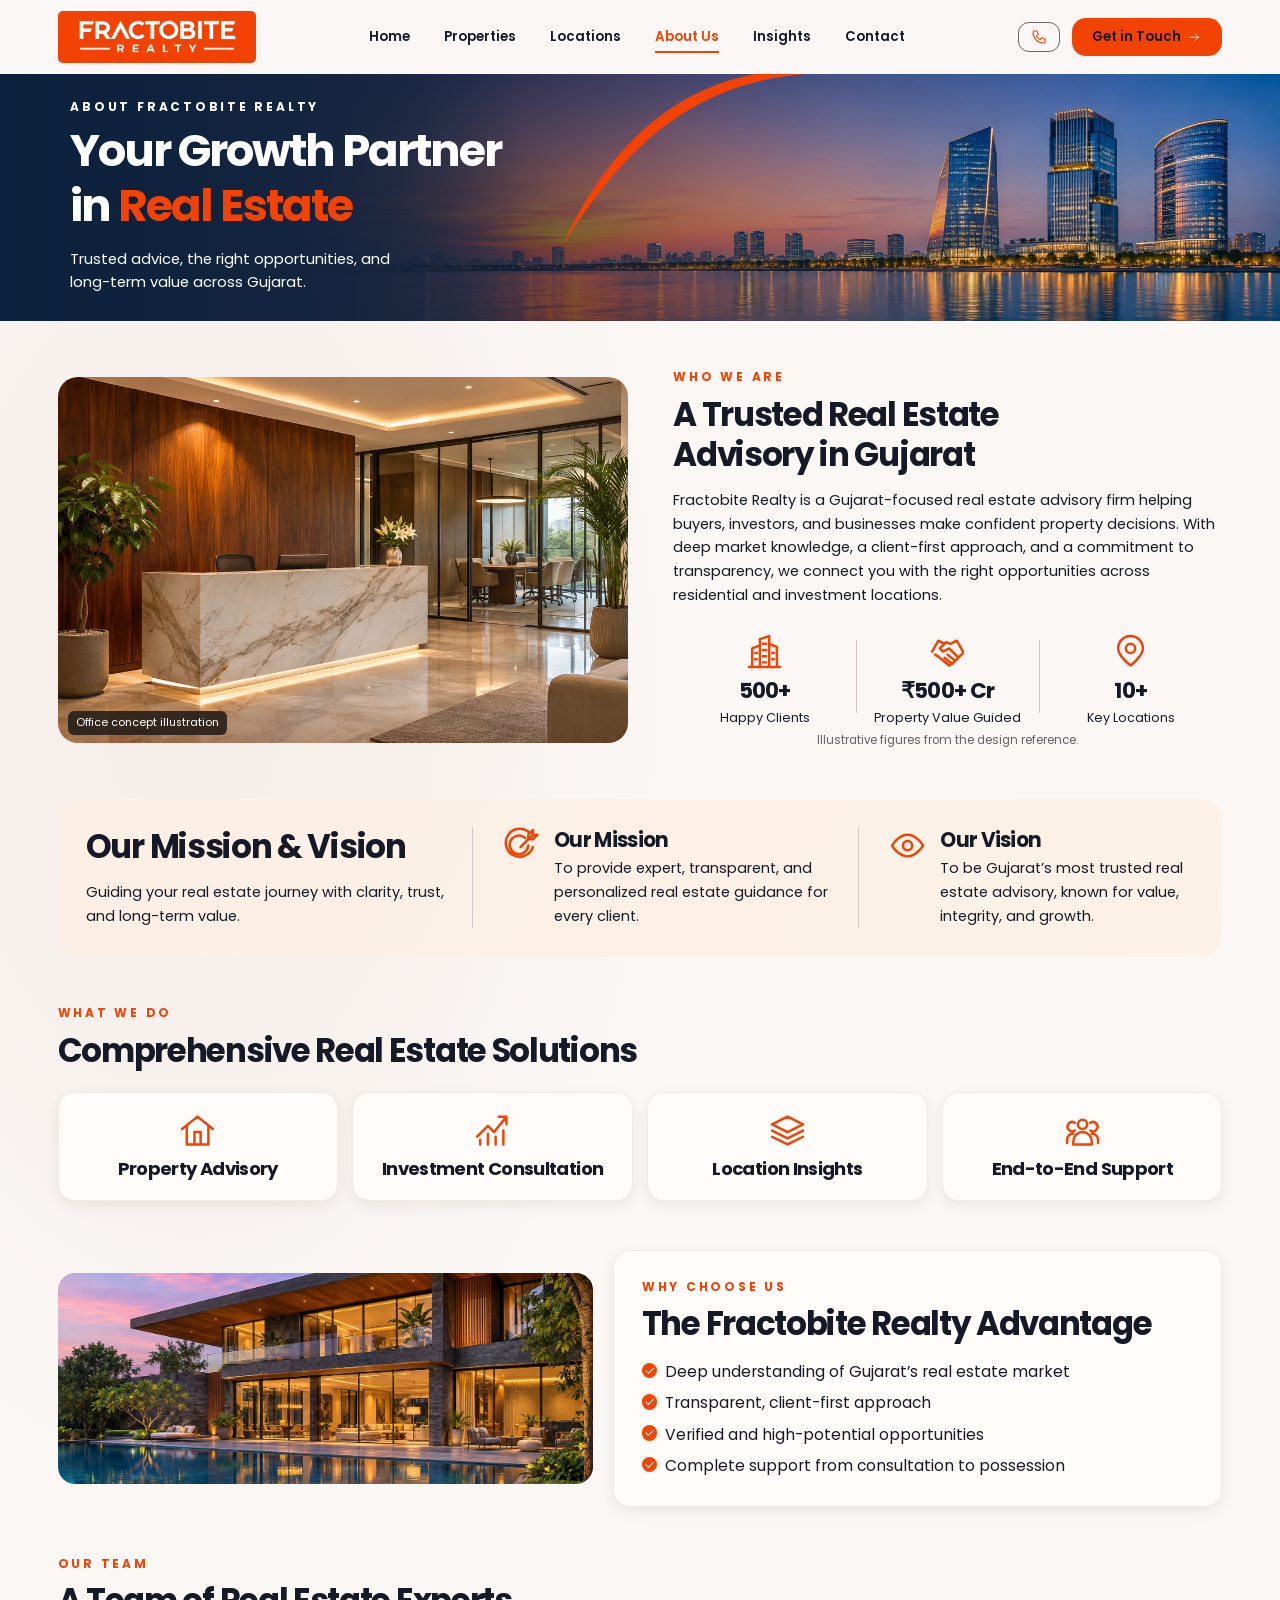
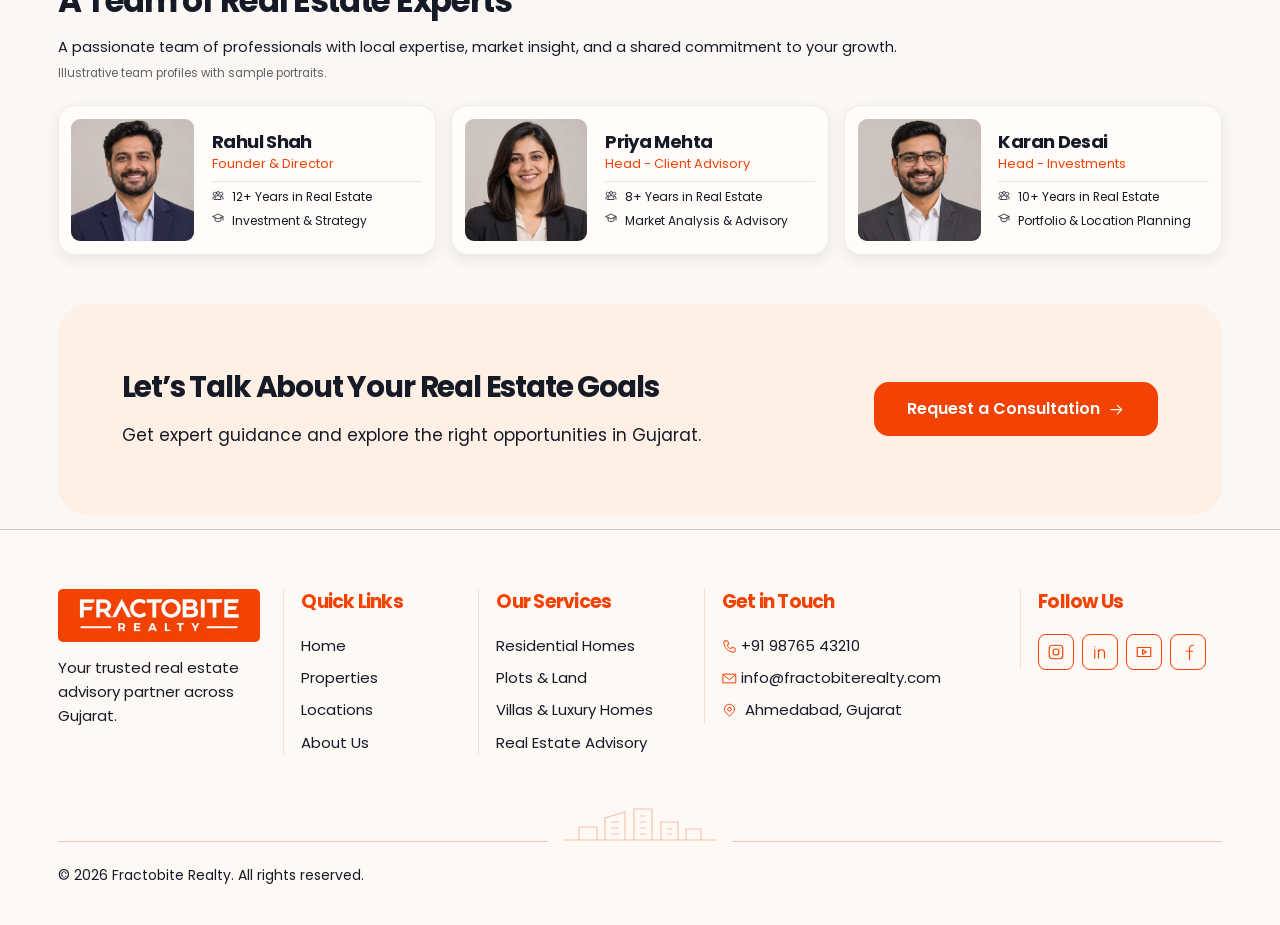
==== about.html @ 814c762e "Apply minimal contact CTA design across key pages" ====
<!doctype html>
<html lang="en">
<head>
  <meta charset="utf-8">
  <meta name="viewport" content="width=device-width, initial-scale=1">
  <meta name="description" content="Learn how Fractobite Realty guides property decisions across Gujarat.">
  <title>About Us | Fractobite Realty</title>
  <link rel="icon" type="image/jpeg" href="assets/logo/fractobite-official.jpg">
  <link rel="preload" href="assets/fonts/poppins-400.woff2" as="font" type="font/woff2" crossorigin>
  <link rel="preload" href="assets/fonts/poppins-600.woff2" as="font" type="font/woff2" crossorigin>
  <link rel="preload" href="assets/fonts/poppins-700.woff2" as="font" type="font/woff2" crossorigin>
  <link rel="stylesheet" href="style.css?v=minimal-contact-cta">
  <script defer src="script.js?v=brand-and-layout"></script>
</head>
<body>
<svg class="icon-library" xmlns="http://www.w3.org/2000/svg" aria-hidden="true">
  <symbol id="icon-arrow" viewBox="0 0 24 24"><path d="M4 12h15m-6-6 6 6-6 6"/></symbol>
  <symbol id="icon-left" viewBox="0 0 24 24"><path d="M20 12H5m6-6-6 6 6 6"/></symbol>
  <symbol id="icon-phone" viewBox="0 0 24 24"><path d="M5 3h4l2 5-3 2a13 13 0 0 0 6 6l2-3 5 2v4c0 1-1 2-2 2C10 21 3 14 3 5c0-1 1-2 2-2Z"/></symbol>
  <symbol id="icon-pin" viewBox="0 0 24 24"><path d="M20 10c0 5-8 11-8 11S4 15 4 10a8 8 0 1 1 16 0Z M12 7a3 3 0 1 0 0 6 3 3 0 0 0 0-6Z"/></symbol>
  <symbol id="icon-search" viewBox="0 0 24 24"><path d="M10 3a7 7 0 1 0 0 14 7 7 0 0 0 0-14Zm5 12 6 6"/></symbol>
  <symbol id="icon-home" viewBox="0 0 24 24"><path d="M2 11 12 3l10 8M5 9v12h14V9m-9 12v-8h4v8"/></symbol>
  <symbol id="icon-chart" viewBox="0 0 24 24"><path d="M2 21h20M4 21v-6h4v6m2 0V9h4v12m2 0V3h4v18"/></symbol>
  <symbol id="icon-layers" viewBox="0 0 24 24"><path d="M2 8 12 3l10 5-10 5L2 8Zm0 4 10 5 10-5M2 16l10 5 10-5"/></symbol>
  <symbol id="icon-building" viewBox="0 0 24 24"><path d="M2 22h20M4 22V10l5-2v14m0-14V4l6-2v20m0-15 5 2v13M6 13h1m-1 4h1m4-10h2m-2 4h2m-2 4h2m-2 4h2m4-6h1m-1 4h1"/></symbol>
  <symbol id="icon-diamond" viewBox="0 0 24 24"><path d="M2 8l4-5h12l4 5-10 13L2 8Zm0 0h20M6 3l2 5 4 13 4-13 2-5m-10 5 4-5 4 5"/></symbol>
  <symbol id="icon-hand" viewBox="0 0 24 24"><path d="M2 12 6 5l4 2m12 5-4-7-4 2-3-1-4 4 2 2 4-2 6 6-2 2-5-4m5 4-2 2-5-4m5 4-2 1-6-5-3-2m15 2 3-3"/></symbol>
  <symbol id="icon-info" viewBox="0 0 24 24"><circle cx="12" cy="12" r="10"/><path d="M12 10.5v6m0-9h.01"/></symbol>
  <symbol id="icon-chevron-right" viewBox="0 0 24 24"><path d="m9 5 7 7-7 7"/></symbol>
  <symbol id="icon-menu" viewBox="0 0 24 24"><path d="M3 6h18M3 12h18M3 18h18"/></symbol>
  <symbol id="icon-mail" viewBox="0 0 24 24"><path d="M2 5h20v14H2z m0 1 10 8L22 6"/></symbol>
  <symbol id="icon-instagram" viewBox="0 0 24 24"><path d="M7 3h10a4 4 0 0 1 4 4v10a4 4 0 0 1-4 4H7a4 4 0 0 1-4-4V7a4 4 0 0 1 4-4Zm5 5a4 4 0 1 0 0 8 4 4 0 0 0 0-8Zm5-1h.01"/></symbol>
  <symbol id="icon-linkedin" viewBox="0 0 24 24"><path d="M5 9v11m0-15h.01M10 20V9m0 4a4 4 0 0 1 8 0v7"/></symbol>
  <symbol id="icon-youtube" viewBox="0 0 24 24"><path d="M3 6h18v12H3z m7 3 5 3-5 3Z"/></symbol>
  <symbol id="icon-facebook" viewBox="0 0 24 24"><path d="M14 22V7c0-3 2-4 5-4m-9 8h8"/></symbol>
  <symbol id="icon-target" viewBox="0 0 24 24"><path d="M18 4a9 9 0 1 0 2 9m-5-6a6 6 0 1 0 2 5m-5 1 8-8m-3 0 3-3v3h3l-3 3h-3z"/></symbol>
  <symbol id="icon-eye" viewBox="0 0 24 24"><path d="M2 12s4-7 10-7 10 7 10 7-4 7-10 7S2 12 2 12Zm7 0a3 3 0 1 0 6 0 3 3 0 0 0-6 0Z"/></symbol>
  <symbol id="icon-growth" viewBox="0 0 24 24"><path d="m2 16 7-7 4 4 8-10m-5 0h5v5M4 21v-3m5 3v-7m5 7v-5m5 5V12"/></symbol>
  <symbol id="icon-people" viewBox="0 0 24 24"><path d="M9 8a3 3 0 1 0 6 0 3 3 0 0 0-6 0zm-3 13v-2a6 6 0 0 1 12 0v2H6zm1-9a3 3 0 1 1 0-5m10 5a3 3 0 1 0 0-5M2 20v-2a4 4 0 0 1 4-4m16 6v-2a4 4 0 0 0-4-4"/></symbol>
  <symbol id="icon-check" viewBox="0 0 24 24"><path d="m6 12 4 4 8-8"/></symbol>
  <symbol id="icon-expertise" viewBox="0 0 24 24"><path d="m2 9 10-5 10 5-10 5-10-5Zm4 2v6c4 3 8 3 12 0v-6m4-2v7"/></symbol>
</svg>
<a class="skip-link" href="#main-content">Skip to content</a>
<header class="site-header">
  <div class="header-inner">
    <a class="brand brand--header" href="index.html" aria-label="Fractobite Realty home"><span class="brand--header-art"><img src="assets/logo/fractobite-official.jpg" alt="Fractobite Realty" width="1240" height="1240"></span></a>
    <nav class="site-nav" id="site-nav" aria-label="Main navigation">
      <a href="index.html"><svg class="icon nav-icon" aria-hidden="true"><use href="#icon-home"/></svg><span>Home</span><svg class="icon nav-chevron" aria-hidden="true"><use href="#icon-chevron-right"/></svg></a>
      <a href="properties.html"><svg class="icon nav-icon" aria-hidden="true"><use href="#icon-layers"/></svg><span>Properties</span><svg class="icon nav-chevron" aria-hidden="true"><use href="#icon-chevron-right"/></svg></a>
      <a href="locations.html"><svg class="icon nav-icon" aria-hidden="true"><use href="#icon-pin"/></svg><span>Locations</span><svg class="icon nav-chevron" aria-hidden="true"><use href="#icon-chevron-right"/></svg></a>
      <a href="about.html" aria-current="page"><svg class="icon nav-icon" aria-hidden="true"><use href="#icon-info"/></svg><span>About Us</span><svg class="icon nav-chevron" aria-hidden="true"><use href="#icon-chevron-right"/></svg></a>
      <a href="insights.html"><svg class="icon nav-icon" aria-hidden="true"><use href="#icon-chart"/></svg><span>Insights</span><svg class="icon nav-chevron" aria-hidden="true"><use href="#icon-chevron-right"/></svg></a>
      <a href="contact.html"><svg class="icon nav-icon" aria-hidden="true"><use href="#icon-mail"/></svg><span>Contact</span><svg class="icon nav-chevron" aria-hidden="true"><use href="#icon-chevron-right"/></svg></a>
    </nav>
    <div class="header-actions">
      <a class="phone-button" data-phone href="tel:+919876543210" aria-label="Call Fractobite Realty"><svg class="icon" aria-hidden="true"><use href="#icon-phone"/></svg></a>
      <a class="button" href="contact.html">Get in Touch <svg class="icon" aria-hidden="true"><use href="#icon-arrow"/></svg></a>
      <button class="menu-button" type="button" aria-label="Menu" aria-controls="site-nav" aria-expanded="false"><svg class="icon" aria-hidden="true"><use href="#icon-menu"/></svg></button>
    </div>
  </div>
</header>
<main id="main-content" class="inner-page about-page">
  <section class="market-hero about-page-hero" aria-labelledby="about-page-title">
    <img class="market-hero-photo" src="assets/about/about-hero.webp" alt="" fetchpriority="high" width="1800" height="600">
    <svg class="market-hero-arc" viewBox="0 0 220 155" aria-hidden="true"><path d="M0 155C41 63 103 13 174 0h46C130 7 64 51 0 155Z"/></svg>
    <div class="container market-hero-content motion-intro">
      <p class="eyebrow">About Fractobite Realty</p>
      <h1 id="about-page-title">Your Growth Partner<br>in <span>Real Estate</span></h1>
      <p>Trusted advice, the right opportunities, and long-term value across Gujarat.</p>
    </div>
  </section>

  <section class="container about-company" aria-labelledby="about-company-title">
    <figure class="about-office">
      <img src="assets/about/office-concept.webp" alt="Concept illustration of a warm, modern office reception" loading="lazy" width="1020" height="680">
      <figcaption>Office concept illustration</figcaption>
    </figure>
    <div>
      <header class="about-page-heading">
        <p class="eyebrow">Who We Are</p>
        <h2 id="about-company-title">A Trusted Real Estate<br>Advisory in Gujarat</h2>
        <p>Fractobite Realty is a Gujarat-focused real estate advisory firm helping buyers, investors, and businesses make confident property decisions. With deep market knowledge, a client-first approach, and a commitment to transparency, we connect you with the right opportunities across residential and investment locations.</p>
      </header>
      <!-- Replace reference figures here once verified business metrics are approved. -->
      <dl class="about-company-stats" aria-describedby="about-stats-note">
        <div><svg class="icon" aria-hidden="true"><use href="#icon-building"/></svg><dt>Happy Clients</dt><dd>500+</dd></div>
        <div><svg class="icon" aria-hidden="true"><use href="#icon-hand"/></svg><dt>Property Value Guided</dt><dd>₹500+ Cr</dd></div>
        <div><svg class="icon" aria-hidden="true"><use href="#icon-pin"/></svg><dt>Key Locations</dt><dd>10+</dd></div>
      </dl>
      <p class="about-demo-note" id="about-stats-note">Illustrative figures from the design reference.</p>
    </div>
  </section>

  <section class="container about-purpose" aria-labelledby="about-purpose-title">
    <header class="about-page-heading">
      <h2 id="about-purpose-title">Our Mission &amp; Vision</h2>
      <p>Guiding your real estate journey with clarity, trust, and long-term value.</p>
    </header>
    <article>
      <svg class="icon" aria-hidden="true"><use href="#icon-target"/></svg>
      <div>
        <h3>Our Mission</h3>
        <p>To provide expert, transparent, and personalized real estate guidance for every client.</p>
      </div>
    </article>
    <article>
      <svg class="icon" aria-hidden="true"><use href="#icon-eye"/></svg>
      <div>
        <h3>Our Vision</h3>
        <p>To be Gujarat’s most trusted real estate advisory, known for value, integrity, and growth.</p>
      </div>
    </article>
  </section>

  <section class="container about-page-section" aria-labelledby="about-services-title">
    <header class="about-page-heading">
      <p class="eyebrow">What We Do</p>
      <h2 id="about-services-title">Comprehensive Real Estate Solutions</h2>
    </header>
    <div class="about-services">
      <article class="about-service-card"><svg class="icon" aria-hidden="true"><use href="#icon-home"/></svg><h3>Property Advisory</h3></article>
      <article class="about-service-card"><svg class="icon" aria-hidden="true"><use href="#icon-growth"/></svg><h3>Investment Consultation</h3></article>
      <article class="about-service-card"><svg class="icon" aria-hidden="true"><use href="#icon-layers"/></svg><h3>Location Insights</h3></article>
      <article class="about-service-card"><svg class="icon" aria-hidden="true"><use href="#icon-people"/></svg><h3>End-to-End Support</h3></article>
    </div>
  </section>

  <section class="container about-advantage" aria-labelledby="about-advantage-title">
    <img src="assets/hero/villa-1.webp" alt="Illustrative contemporary villa and swimming pool at dusk" loading="lazy" width="1420" height="947">
    <article class="about-advantage-card">
      <header class="about-page-heading">
        <p class="eyebrow">Why Choose Us</p>
        <h2 id="about-advantage-title">The Fractobite Realty Advantage</h2>
      </header>
      <ul>
        <li><svg class="icon" aria-hidden="true"><use href="#icon-check"/></svg><span>Deep understanding of Gujarat’s real estate market</span></li>
        <li><svg class="icon" aria-hidden="true"><use href="#icon-check"/></svg><span>Transparent, client-first approach</span></li>
        <li><svg class="icon" aria-hidden="true"><use href="#icon-check"/></svg><span>Verified and high-potential opportunities</span></li>
        <li><svg class="icon" aria-hidden="true"><use href="#icon-check"/></svg><span>Complete support from consultation to possession</span></li>
      </ul>
    </article>
  </section>

  <section class="container about-page-section" aria-labelledby="about-team-title">
    <header class="about-page-heading">
      <p class="eyebrow">Our Team</p>
      <h2 id="about-team-title">A Team of Real Estate Experts</h2>
      <p>A passionate team of professionals with local expertise, market insight, and a shared commitment to your growth.</p>
      <p class="about-demo-note" id="about-team-note">Illustrative team profiles with sample portraits.</p>
    </header>
    <!-- Replace these three profiles and images with approved team details. -->
    <div class="about-team-grid" aria-describedby="about-team-note">
      <article class="about-team-card">
        <img src="assets/about/team-rahul.webp" alt="" loading="lazy" width="360" height="360">
        <div>
          <h3>Rahul Shah</h3>
          <p class="about-team-role">Founder &amp; Director</p>
          <ul>
            <li><svg class="icon" aria-hidden="true"><use href="#icon-people"/></svg><span>12+ Years in Real Estate</span></li>
            <li><svg class="icon" aria-hidden="true"><use href="#icon-expertise"/></svg><span>Investment &amp; Strategy</span></li>
          </ul>
        </div>
      </article>
      <article class="about-team-card">
        <img src="assets/about/team-priya.webp" alt="" loading="lazy" width="360" height="360">
        <div>
          <h3>Priya Mehta</h3>
          <p class="about-team-role">Head - Client Advisory</p>
          <ul>
            <li><svg class="icon" aria-hidden="true"><use href="#icon-people"/></svg><span>8+ Years in Real Estate</span></li>
            <li><svg class="icon" aria-hidden="true"><use href="#icon-expertise"/></svg><span>Market Analysis &amp; Advisory</span></li>
          </ul>
        </div>
      </article>
      <article class="about-team-card">
        <img src="assets/about/team-karan.webp" alt="" loading="lazy" width="360" height="360">
        <div>
          <h3>Karan Desai</h3>
          <p class="about-team-role">Head - Investments</p>
          <ul>
            <li><svg class="icon" aria-hidden="true"><use href="#icon-people"/></svg><span>10+ Years in Real Estate</span></li>
            <li><svg class="icon" aria-hidden="true"><use href="#icon-expertise"/></svg><span>Portfolio &amp; Location Planning</span></li>
          </ul>
        </div>
      </article>
    </div>
  </section>

  <section class="container contact-cta" aria-labelledby="about-cta-title">
    <div>
      <h2 id="about-cta-title">Let’s Talk About Your Real Estate Goals</h2>
      <p>Get expert guidance and explore the right opportunities in Gujarat.</p>
    </div>
    <a class="button" href="contact.html">Request a Consultation <svg class="icon" aria-hidden="true"><use href="#icon-arrow"/></svg></a>
  </section>
</main>

<footer class="site-footer" id="contact"></footer>
<dialog class="demo-dialog" aria-labelledby="demo-title">
  <h2 id="demo-title"></h2>
  <p>This link is part of the website demo. Its destination will be added when available.</p>
  <form method="dialog"><button class="button" type="submit">Close</button></form>
</dialog>
</body>
</html>
---- style.css ----
/* 01. LOCAL FONTS */
/* Preloaded in each page head. Hold glyph paint briefly while Poppins loads. */
@font-face {
  font-family: Poppins;
  src: url('assets/fonts/poppins-400.woff2') format('woff2');
  font-style: normal;
  font-weight: 400;
  font-display: block;
}
@font-face {
  font-family: Poppins;
  src: url('assets/fonts/poppins-500.woff2') format('woff2');
  font-style: normal;
  font-weight: 500;
  font-display: block;
}
@font-face {
  font-family: Poppins;
  src: url('assets/fonts/poppins-600.woff2') format('woff2');
  font-style: normal;
  font-weight: 600;
  font-display: block;
}
@font-face {
  font-family: Poppins;
  src: url('assets/fonts/poppins-700.woff2') format('woff2');
  font-style: normal;
  font-weight: 700;
  font-display: block;
}

/* Approximate Poppins metrics while the browser reserves space for its glyphs. */
@font-face {
  font-family: 'Poppins Metrics Fallback';
  src: local('Arial'), local('Liberation Sans');
  font-style: normal;
  font-weight: 400;
  size-adjust: 112.0%;
  ascent-override: 93.75%;
  descent-override: 31.25%;
  line-gap-override: 0%;
}
@font-face {
  font-family: 'Poppins Metrics Fallback';
  src: local('Arial Bold'), local('Liberation Sans Bold');
  font-style: normal;
  font-weight: 600;
  size-adjust: 104.5%;
  ascent-override: 100.48%;
  descent-override: 33.49%;
  line-gap-override: 0%;
}
@font-face {
  font-family: 'Poppins Metrics Fallback';
  src: local('Arial Bold'), local('Liberation Sans Bold');
  font-style: normal;
  font-weight: 700;
  size-adjust: 105.7%;
  ascent-override: 99.34%;
  descent-override: 33.11%;
  line-gap-override: 0%;
}

/* 02. ROOT VARIABLES */
:root {
  /* Dominant background pixel in the original logo JPEG. */
  --brand-orange: #f24304;
  --ink: #151a26;
  --paper: #faf7f5;
  --line: #d1c8c4;
  --site-max-width: 1340px;
  --site-gutter: 4.5%;
  --container: min(calc(100% - 2 * var(--site-gutter)), var(--site-max-width));
  /* Typography roles and spacing between related elements. */
  --hero-line-height: 1.18;
  --page-title-line-height: 1.21;
  --heading-line-height: 1.22;
  --subheading-line-height: 1.32;
  --body-line-height: 1.62;
  --detail-line-height: 1.52;
  --button-line-height: 1.28;
  --text-gap-tight: 4px;
  --text-gap-small: clamp(8px, .75vw, 12px);
  --text-gap-medium: clamp(12px, 1.15vw, 16px);
  --text-gap-large: clamp(16px, 1.7vw, 24px);
  --text-gap-section: clamp(20px, 2.2vw, 32px);
  --section-gap: clamp(32px, 3.8vw, 56px);
  --section-gap-wide: clamp(36px, 4.5vw, 64px);
  --form-gap: clamp(12px, 1.2vw, 18px);
  font-family: Poppins, 'Poppins Metrics Fallback', Arial, sans-serif;
  line-height: var(--body-line-height);
  color: var(--ink);
  background: var(--paper);
}

/* 03. RESET */
*, *::before, *::after { box-sizing: border-box; }
body, h1, h2, h3, h4, h5, h6, p, dl, dd { margin: 0; }
button, select { font: inherit; color: inherit; }
button { cursor: pointer; }
a { color: inherit; text-decoration: none; }
img { display: block; width: 100%; }
button, select, a { -webkit-tap-highlight-color: transparent; }
:focus-visible { outline: 2px solid var(--brand-orange); outline-offset: 3px; }

@media (hover: none) and (pointer: coarse) {
  html { -webkit-tap-highlight-color: transparent; }

  :is(.button, .circle, .property-card, .location-card, .market-entry, .market-highlight > a,
    .phone-button, .menu-button, summary, .dropdown-control, .dropdown-option, [role="button"],
    button:not(:disabled)):active {
    filter: brightness(.94);
    transition-duration: 80ms;
  }

  :is(.site-nav a, .site-footer a, .text-link):active { color: var(--brand-orange); }
}

/* 04. GLOBAL LAYOUT */
html { scroll-behavior: smooth; }
body { background: radial-gradient(ellipse at 15% 27%, #f5ece7, transparent 31%), var(--paper); }
.container { width: var(--container); margin-inline: auto; }
@media (768px <= width < 1024px) {
  :root { --site-gutter: 24px; }
}
@media (max-width: 767px) {
  :root {
    --site-gutter: clamp(16px, 4.7vw, 20px);
    --section-gap-wide: clamp(34px, 9vw, 44px);
  }
}
.icon-library { position: absolute; width: 0; height: 0; overflow: hidden; }
.icon { width: 1em; height: 1em; fill: none; stroke: currentColor; stroke-width: 1.6; stroke-linecap: round; stroke-linejoin: round; flex: none; vertical-align: middle; }
.eyebrow { color: var(--brand-orange); font-size: clamp(.64rem, .94vw, .82rem); font-weight: 700; line-height: var(--subheading-line-height); letter-spacing: .23em; text-transform: uppercase; }
h1 { line-height: var(--page-title-line-height); }
h2 { line-height: var(--heading-line-height); }
h3, h4, h5, h6 { line-height: var(--subheading-line-height); }
h2 { font-size: clamp(1.7rem, 3vw, 2.65rem); letter-spacing: -.04em; }
p + p { margin-block-start: var(--text-gap-small); }
.button { display: inline-flex; align-items: center; justify-content: center; gap: .45em; background: var(--brand-orange); color: var(--ink); border: 1px solid transparent; border-radius: 14px; padding: .72em 1.45em; font-size: clamp(.7rem, 1.05vw, .92rem); font-weight: 600; line-height: var(--button-line-height); white-space: nowrap; }
.button:not(.button--outline):hover { box-shadow: 0 3px 9px #151a2633; }
.button:not(.button--outline):active { filter: none; box-shadow: inset 0 2px 4px #151a2633; }
.button:disabled { opacity: .55; cursor: default; }
.button:not(.button--outline) .icon { color: white; }
.button .icon { font-size: 1.08em; }
.button--outline { border-color: var(--brand-orange); background: transparent; color: var(--brand-orange); }
.button--outline:hover { background: #ffeadc; }
.circle { display: grid; place-items: center; width: 2em; height: 2em; padding: 0; border: 1px solid currentColor; border-radius: 50%; background: transparent; }
.skip-link { position: fixed; z-index: 10; top: 8px; left: 8px; background: #fff; padding: .6em; transform: translateY(-150%); }
.skip-link:focus { transform: none; }

/* 05. HEADER */
.site-header { position: relative; z-index: 2; background: #faf7f6; }
.header-inner { width: min(91%, var(--site-max-width)); margin-inline: auto; min-height: clamp(58px, 5.75vw, 83px); display: flex; align-items: center; justify-content: space-between; gap: 1.2rem; }
.brand { --brand-aspect: 3.8; display: flex; align-items: center; justify-content: center; }
.brand img { width: 100%; height: auto; object-fit: contain; }
:is(.brand--header-art, .brand--footer img) { border-radius: 5px; }
.brand--header {
  width: clamp(145px, 15.5vw, 218px);
  aspect-ratio: var(--brand-aspect);
  position: relative;
}
.brand--header-art {
  position: absolute;
  inset: 0;
  overflow: hidden;
}
.brand--header-art img {
  height: 100%;
  object-fit: cover;
  object-position: center 49%;
}
.site-nav, .header-actions { display: flex; align-items: center; }
.site-nav { gap: clamp(13px, 2.65vw, 39px); }
.site-nav a { position: relative; padding: .55em 0; font-size: clamp(.67rem, 1.04vw, .92rem); font-weight: 600; line-height: var(--subheading-line-height); white-space: nowrap; }
.site-nav .icon { display: none; }
.site-nav a:hover, .site-nav a[aria-current] { color: var(--brand-orange); }
.site-nav a[aria-current]::after { content: ''; position: absolute; left: 0; right: 0; bottom: 0; height: 2px; background: var(--brand-orange); }
.header-actions { gap: .72rem; }
.phone-button, .menu-button { display: grid; place-items: center; width: 2.65em; height: 1.85em; border: 1px solid #6c6664; border-radius: 11px; color: var(--brand-orange); background: transparent; }
.menu-button { display: none; }

/* 06. HERO */
.hero {
  /* Keep the approved copy and search proportions in the split hero. */
  --hero-content-width: min(88%, 1290px);
  --hero-copy-share: .42;
  --hero-search-share: .96;
  position: relative;
}
.hero-inner { display: grid; width: var(--hero-content-width); grid-template-columns: calc(100% * var(--hero-copy-share)) minmax(0, 1fr); grid-template-areas: 'copy visual' 'search visual'; align-content: center; min-height: clamp(365px, 35.8vw, 515px); padding-block: clamp(24px, 3vw, 44px) clamp(20px, 2vw, 30px); }
@media (min-width: 768px) {
  .hero-inner { margin-inline-start: calc((100% - var(--container)) / 2); }
}
.hero-copy { grid-area: copy; position: relative; z-index: 1; align-self: end; }
.hero-eyebrow { color: var(--ink); font-size: clamp(.7rem, 1.15vw, 1rem); margin-bottom: var(--text-gap-medium); }
.hero-eyebrow span { color: var(--brand-orange); }
.hero h1 { font-size: clamp(2.45rem, 4.2vw, 3.78rem); line-height: var(--hero-line-height); font-weight: 700; letter-spacing: -.052em; color: #282525; }
.hero h1 span { color: var(--brand-orange); }
.hero-copy > p:last-child { margin-top: var(--text-gap-medium); font-size: clamp(.72rem, 1.24vw, 1.07rem); }

/* 07. HERO IMAGE GEOMETRY */
.hero-visual {
  /* Keep the approved image inset tied to the original centered split. */
  --hero-visual-start: calc((100% - var(--hero-content-width)) / 2 +
    var(--hero-content-width) * var(--hero-copy-share) * .936);
  position: absolute;
  inset: 0 calc((100% - var(--container)) / 2) 0 calc(var(--hero-visual-start) + 22px);
}
.hero-mask { position: absolute; inset: 0; }
.hero-image { height: 100%; object-fit: cover; object-position: 57% center; }
.hero-outline { display: none; }
@media (min-width: 768px) {
  .hero-mask { clip-path: url(#hero-frame-clip); }
  .hero-outline {
    position: absolute;
    inset: 0;
    z-index: 1;
    display: block;
    width: 100%;
    height: 100%;
    fill: none;
    stroke: var(--brand-orange);
    /* The shared clip keeps only the inner half of this outline. */
    stroke-width: 3.5px;
    pointer-events: none;
  }
}
@media (min-width: 1024px) {
  .hero-visual {
    --hero-bottom-crop: 5.2%;
    inset-block-start: var(--hero-image-top, clamp(14px, 1.25vw, 22px));
  }
  #hero-frame-shape {
    /* Keep the bottom crop and share this contour between the image and outline. */
    d: path("M .305 0 H .977 Q 1 0 1 .035 V .913 Q 1 .948 .977 .948 H .040 C .014 .948 -.0035 .9008 .0105 .8536 L .248 .054 C .260 .014 .282 0 .305 0 Z");
  }
}
.hero-image--outgoing { position: absolute; inset: 0; pointer-events: none; }
.hero-dots { position: absolute; right: 7%; bottom: calc(2% + var(--hero-bottom-crop, 0%)); display: flex; align-items: center; gap: 4px; }
.hero-dots button { display: grid; place-items: center; width: 16px; min-height: 22px; padding: 0; background: transparent; border: 0; }
.hero-dots button::after { content: ''; width: 100%; height: 3px; border-radius: 3px; background: #fff; }
.hero-dots button[aria-pressed="true"]::after { background: var(--brand-orange); }
.hero-dots .hero-autoplay { width: 28px; min-height: 28px; margin-left: 5px; border: 1px solid #ffffffb3; border-radius: 50%; background: #151a26d9; color: #fff; font-size: .72rem; }
.hero-autoplay::after { display: none; }
.hero-dots .hero-autoplay[hidden] { display: none; }

/* 08. SEARCH INTERFACE */
.property-search { grid-area: search; position: relative; z-index: 1; align-self: start; width: calc(100% * var(--hero-search-share)); margin-top: var(--text-gap-section); border-radius: 13px; background: #fff; box-shadow: 0 10px 27px #46302118; }
.search-tabs { display: grid; grid-template-columns: repeat(3, 1fr); }
.search-tabs button { display: flex; align-items: center; justify-content: center; gap: .55em; border: 0; border-radius: 12px 12px 0 0; background: linear-gradient(#fff, #f4f1f0); padding: .88em .15em; font-size: clamp(.65rem, 1.03vw, .88rem); line-height: var(--button-line-height); font-weight: 700; }
.search-tabs .icon { font-size: 1.5em; }
.search-tabs button[aria-pressed="true"] { color: var(--ink); background: var(--brand-orange); }
.search-tabs button[aria-pressed="true"] .icon { color: #fff; }
.search-controls { display: flex; gap: var(--text-gap-medium); padding: clamp(8px, 1vw, 14px); }
.search-location { flex: 1; min-width: 0; }
.search-submit { border-radius: 8px; padding: .55em 1.1em; }
.search-submit .icon { font-size: 1.4em; }

/* 09. BENEFITS STRIP */
:is(.benefits, .prime-locations) {
  border: 1px solid #fae6d9;
  background: linear-gradient(115deg, #fcf4ee, #faebdf);
  box-shadow: 0 5px 18px #46302109;
}
.benefits {
  display: grid;
  grid-template-columns: repeat(4, minmax(0, 1fr));
  margin-top: var(--text-gap-section);
  padding: clamp(28px, 2.5vw, 36px) var(--text-gap-medium);
  border-radius: clamp(24px, 2.2vw, 30px);
}
.benefit {
  display: grid;
  grid-row: span 3;
  grid-template-rows: subgrid;
  justify-items: center;
  align-items: center;
  padding-inline: var(--text-gap-small);
  text-align: center;
}
.benefit + .benefit { border-inline-start: 1px solid #edc9b4; }
.benefit > .icon {
  margin-bottom: var(--text-gap-medium);
  color: var(--brand-orange);
  font-size: clamp(38px, 3.1vw, 46px);
}
.benefit h2 { font-size: clamp(16px, 1.4vw, 20px); letter-spacing: -.035em; line-height: var(--subheading-line-height); }
.benefit p { margin-top: var(--text-gap-small); font-size: clamp(14px, 1.05vw, 16px); line-height: var(--detail-line-height); }

@media (max-width: 1023px) {
  .benefits { grid-template-columns: repeat(2, minmax(0, 1fr)); }
  .benefit:nth-child(3) { border-inline-start: 0; }
  .benefit:nth-child(-n + 2) { padding-bottom: var(--text-gap-medium); }
  .benefit:nth-child(n + 3) { border-top: 1px solid #edc9b4; padding-top: var(--text-gap-medium); }
}

@media (max-width: 767px) {
  .benefits { margin-top: var(--text-gap-large); padding-block: var(--text-gap-large); }
  .benefit { grid-row: span 2; }
  .benefit > .icon { margin-bottom: var(--text-gap-small); font-size: clamp(26px, 7.4vw, 32px); }
  .benefit h2 { font-size: clamp(13px, 3.5vw, 15px); }
  .benefit p { display: none; }
}

/* 10. ABOUT SECTION */
.about { display: grid; grid-template-columns: 46% 34% 1fr; gap: 2.3%; align-items: center; margin-top: var(--section-gap); }
.about-copy h2 { margin-top: var(--text-gap-small); }
.about-copy > p:not(.eyebrow) { font-size: clamp(.73rem, 1.16vw, 1.01rem); margin-block: var(--text-gap-medium) var(--text-gap-large); }
.about-stats { display: grid; align-content: space-between; align-self: center; gap: var(--text-gap-medium); min-height: 84%; padding-left: 24%; border-left: 1px solid #bdb4af; }
.about-stats dt { color: var(--brand-orange); font-size: clamp(1.5rem, 2.5vw, 2.2rem); font-weight: 700; letter-spacing: -.04em; line-height: var(--heading-line-height); }
.about-stats dd { font-size: clamp(.69rem, 1.12vw, 1rem); margin-top: var(--text-gap-tight); }

/* 11. ABOUT IMAGE COLLAGE */
.about-collage { display: flex; align-items: center; height: clamp(180px, 22.5vw, 325px); padding-left: 8%; padding-right: 14%; gap: 3.5%; transform: skewX(-20deg); }
.about-collage > div { flex: 1; height: 80%; overflow: hidden; border-radius: 9px 3px 9px 3px; }
.about-collage > div:first-child { align-self: end; margin-bottom: 4%; }
.about-collage > div:nth-child(2) { flex: 1.07; height: 100%; }
.about-collage > div:last-child { height: 73%; align-self: end; margin-bottom: 5%; }
.about-collage img { width: 185%; max-width: none; height: 100%; object-fit: cover; transform: translateX(-23%) skewX(20deg); }

/* 12. PROPERTY CATEGORIES */
.properties, .prime-locations { margin-top: var(--section-gap-wide); }
.properties-header { display: flex; justify-content: space-between; align-items: end; margin-bottom: var(--text-gap-large); }
.properties h2 { font-size: clamp(1.6rem, 2.52vw, 2.25rem); margin-top: var(--text-gap-small); }
.carousel-controls { display: flex; gap: .7em; padding-bottom: .55em; font-size: clamp(1rem, 1.6vw, 1.42rem); }
.carousel-controls .circle { color: var(--brand-orange); }
.carousel-controls .next { background: var(--brand-orange); color: #fff; border-color: var(--brand-orange); }
.carousel-controls button:disabled { cursor: default; opacity: .65; }
.carousel-controls .previous:disabled { color: #8a7f7a; }
@media (min-width: 951px) { .carousel-controls .next:disabled { opacity: 1; } }
.property-cards { display: grid; grid-auto-flow: column; grid-auto-columns: calc((100% - 2 * var(--card-gap)) / 3); gap: var(--card-gap); --card-gap: clamp(10px, 1.15vw, 17px); overflow-x: auto; scrollbar-width: none; scroll-snap-type: x mandatory; padding-bottom: 10px; margin-bottom: -10px; }
.property-cards::-webkit-scrollbar { display: none; }

/* 13. PROPERTY CARDS */
.property-card { min-width: 0; overflow: hidden; border-radius: clamp(32px, 5.6vw, 75px) clamp(28px, 4.9vw, 68px) 19px 19px; background: #fffcfa; box-shadow: 0 6px 14px #2f171316; scroll-snap-align: start; }
.property-image { aspect-ratio: 1.68; object-fit: cover; }
.property-card-content { position: relative; padding: 1.42em 2.7em var(--text-gap-medium) 1.55em; font-size: clamp(.66rem, 1vw, .89rem); }
.property-card h3 { font-size: 1.13em; line-height: var(--subheading-line-height); letter-spacing: -.045em; }
.property-card p { margin-top: var(--text-gap-tight); line-height: var(--detail-line-height); }
.property-icon { display: grid; place-items: center; position: absolute; left: .32em; bottom: calc(100% - .72em); width: 1.9em; height: 1.9em; border-radius: 50%; background: #fff; color: var(--brand-orange); font-size: 1.95em; }
.property-card .circle { position: absolute; right: .9em; top: 50%; transform: translateY(-35%); color: var(--brand-orange); }
.property-card .circle:hover, .carousel-controls button:not(:disabled):hover { background: var(--brand-orange); color: white; }

/* 14. HOMEPAGE PRIME LOCATIONS */
.prime-locations {
  display: grid;
  grid-template-columns: minmax(0, .95fr) minmax(0, 2.25fr);
  align-items: center;
  gap: clamp(16px, 1.85vw, 28px);
  padding: clamp(18px, 2.65vw, 36px) clamp(16px, 2.05vw, 28px);
  border-radius: clamp(22px, 2.6vw, 34px);
}
.prime-locations-copy {
  padding-inline-end: clamp(14px, 1.8vw, 24px);
  border-inline-end: 1px solid #edc9b4;
}
.prime-locations .eyebrow { margin-bottom: var(--text-gap-small); color: var(--ink); }
.prime-locations .eyebrow span, .prime-locations h2 span { color: var(--brand-orange); }
.prime-locations h2 { font-size: clamp(1.55rem, 2.6vw, 2.35rem); }
.prime-locations h2 span { display: block; }
.prime-locations-copy > p:not(.eyebrow) {
  max-width: 40ch;
  margin-block: var(--text-gap-medium) var(--text-gap-large);
  font-size: clamp(.875rem, 1.15vw, 1rem);
}
.prime-locations-copy > .button { min-height: 44px; font-size: clamp(.8rem, 1.1vw, .95rem); }
.location-options {
  display: grid;
  grid-template-columns: repeat(4, minmax(0, 1fr));
  grid-auto-rows: 1fr;
  gap: clamp(10px, 1.15vw, 17px);
  padding: 0;
  margin: 0;
  list-style: none;
}
.location-card {
  display: flex;
  flex-direction: column;
  height: 100%;
  overflow: hidden;
  border: 1px solid #fff9;
  border-radius: clamp(15px, 1.5vw, 22px);
  background: #fffcfa;
  color: var(--ink);
  box-shadow: 0 4px 12px #47321e10;
}
.location-card:hover, .location-card:focus-visible { border-color: #edb292; box-shadow: 0 5px 14px #47321e20; }
.location-card img { height: auto; aspect-ratio: 1.38; object-fit: cover; }
.location-card img.location-bridge { object-position: 70% center; }
.location-card-body {
  display: grid;
  grid-template-columns: auto minmax(0, 1fr) auto;
  grid-template-rows: auto 1fr;
  align-items: start;
  flex: 1;
  gap: 4px clamp(4px, .6vw, 9px);
  padding: clamp(8px, .95vw, 14px);
}
.location-card-body > .icon { grid-area: 1 / 1; color: var(--brand-orange); font-size: clamp(1rem, 1.65vw, 1.35rem); }
.location-card strong {
  grid-area: 1 / 2;
  align-self: center;
  font-size: clamp(.75rem, 1.02vw, .95rem);
  line-height: var(--subheading-line-height);
}
.location-card small { grid-area: 2 / 2; font-size: clamp(.7rem, .88vw, .82rem); line-height: var(--detail-line-height); }
.location-card .circle {
  grid-area: 1 / 3 / 3;
  align-self: center;
  width: clamp(20px, 2vw, 27px);
  aspect-ratio: 1;
  height: auto;
  font-size: .78rem;
  color: var(--brand-orange);
  border-color: var(--brand-orange);
  background: #fff;
}
.location-card:hover .circle, .location-card:focus-visible .circle { background: #fff1e6; }
@media (max-width: 1023px) {
  .prime-locations { grid-template-columns: minmax(0, 1fr); }
  .prime-locations-copy { border-inline-end: 0; padding-inline-end: 0; }
  .location-options { grid-template-columns: repeat(2, minmax(0, 1fr)); }
  .location-card img { aspect-ratio: 1.65; }
}
@media (max-width: 767px) {
  .location-card img { aspect-ratio: 1.38; }
  .location-card strong { grid-column: 2 / -1; }
  .location-card small { grid-area: 2 / 1 / 3 / 3; }
  .location-card .circle { grid-area: 2 / 3; align-self: end; }
}

/* 15. CONTACT CTA */
.contact-cta {
  display: grid;
  grid-template-columns: minmax(0, 7fr) minmax(max-content, 3fr);
  align-items: center;
  gap: 24px;
  margin-top: var(--section-gap);
  padding: clamp(65px, 5vw, 75px) clamp(60px, 5vw, 70px);
  border-radius: 30px;
  background: #fff0e6;
  color: var(--ink);
}
.inner-page .contact-cta { margin-bottom: var(--text-gap-medium); }
.contact-cta h2 { font-size: clamp(36px, 2.8vw, 40px); line-height: 1.2; }
.contact-cta p { margin-top: 18px; font-size: clamp(17px, 1.3vw, 18px); line-height: 1.6; }
.contact-cta > .button {
  justify-self: end;
  gap: .5em;
  padding: 16px clamp(28px, 2.5vw, 34px);
  border-radius: 15px;
  background: var(--brand-orange);
  color: #fff;
  font-size: 16px;
  white-space: normal;
}
.contact-cta > .button:hover { background: color-mix(in srgb, var(--brand-orange), black 14%); box-shadow: none; }
@media (769px <= width <= 1024px) {
  .contact-cta { padding: 50px clamp(32px, 5vw, 52px); }
  .contact-cta h2 { font-size: clamp(30px, 3.3vw, 34px); }
}
@media (max-width: 768px) {
  .contact-cta { grid-template-columns: minmax(0, 1fr); padding: clamp(26px, 5vw, 30px); border-radius: 22px; }
  .contact-cta h2 { font-size: clamp(26px, 5.2vw, 28px); }
  .contact-cta p { font-size: clamp(15px, 3vw, 16px); }
  .contact-cta > .button { justify-self: start; max-width: 100%; }
}

/* 16. FOOTER */
.site-footer {
  padding-block: clamp(36px, 4.55vw, 70px) clamp(28px, 3vw, 50px);
  background: #fff9f5;
  color: var(--ink);
  font-size: .9375rem;
}
.footer-grid { display: grid; grid-template-columns: 1fr .85fr 1fr 1.45fr 1fr; gap: clamp(16px, 1.8vw, 28px); align-items: start; }
.footer-grid > div { min-width: 0; }
.footer-grid > div + div { padding-inline-start: clamp(12px, 1.35vw, 20px); border-inline-start: 1px solid #f6ded3; }
.brand--footer { width: min(100%, 205px); }
.brand--footer img { aspect-ratio: var(--brand-aspect); object-fit: cover; object-position: center 49%; }
.footer-brand-description { margin-top: 14px; }
.footer-grid h2 { color: var(--brand-orange); font-size: 1.1875rem; line-height: var(--subheading-line-height); margin-bottom: 20px; }
.footer-grid a:not(.brand, .social-links a), .footer-contact p { display: block; margin-top: 8px; overflow-wrap: anywhere; }
.footer-grid a:not(.brand, .social-links a):hover { color: var(--brand-orange); text-decoration: underline; }
.footer-contact :is(a, p):not(.brand) { display: flex; align-items: baseline; gap: 8px; }
.footer-contact .icon { color: var(--brand-orange); align-self: center; }
.social-links { display: flex; flex-wrap: wrap; gap: 8px; }
.social-links > :is(a, button) { display: grid; place-items: center; width: 36px; height: 36px; border: 1px solid var(--brand-orange); border-radius: 8px; background: #fff9f5; color: var(--brand-orange); }
.social-links > :is(a, button):hover { background: var(--brand-orange); color: #fff; }
.social-links .icon { width: 18px; height: 18px; }
.footer-skyline { display: flex; align-items: end; gap: 12px; margin-top: clamp(24px, 4vw, 56px); color: #f3c5b0; }
.footer-skyline::before, .footer-skyline::after { content: ''; flex: 1; border-bottom: 1px solid currentColor; }
.footer-skyline svg { width: clamp(95px, 16vw, 160px); }
.footer-bottom { margin-top: var(--text-gap-large); font-size: .875rem; }
@media (1024px <= width < 1200px) {
  .social-links { gap: 6px; }
  .social-links > :is(a, button) { width: 32px; height: 32px; }
}
@media (768px <= width < 1024px) {
  .footer-grid { grid-template-columns: repeat(3, minmax(0, 1fr)); row-gap: 28px; }
  .footer-grid > div:nth-child(4) { border: 0; padding-inline-start: 0; }
}
@media (max-width: 767px) {
  .footer-grid { grid-template-columns: minmax(0, 1fr); gap: 24px; }
  .footer-grid > div + div { padding: 20px 0 0; border-inline-start: 0; border-top: 1px solid #f6ded3; }
  .footer-grid h2 { margin-bottom: 12px; }
  .social-links > :is(a, button) { width: 44px; height: 44px; }
}

.demo-dialog { max-width: min(88vw, 430px); border: 1px solid #f5d4bc; border-radius: 18px; padding: 1.5rem; color: var(--ink); background: var(--paper); }
.demo-dialog::backdrop { background: #11182799; }
.demo-dialog p { margin: .9rem 0; font-size: .9rem; }

/* 18. RESPONSIVE TABLET */
@media (max-width: 950px) {
  .site-nav { gap: 1rem; }
  .property-cards { grid-auto-columns: calc((100% - var(--card-gap)) / 2); }
  .property-image { aspect-ratio: 1.9; }
}
@media (max-width: 820px) {
  .menu-button { display: grid; }
  .about-stats { padding-left: 12%; }
  .footer-grid > div:not(.footer-brand) { padding-left: 9%; }
}
@media (min-width: 768px) and (max-width: 820px) {
  .site-nav { position: absolute; display: none; top: 100%; right: 4.5%; width: min(250px, 91%); background: white; box-shadow: 0 10px 24px #2c1e1922; border-radius: 0 0 12px 12px; padding: .7rem 1rem; align-items: stretch; gap: 0; }
  .site-nav.is-open { display: grid; }
  .site-nav a { padding: .65rem .15rem; text-align: left; font-size: .84rem; }
}

/* 19. MOBILE HEADER AND HOME HERO */
@media (max-width: 767px) {
  .site-header {
    --mobile-nav-gutter: 16px;
    --mobile-nav-gap: clamp(20px, 5.5vw, 28px);
    --mobile-nav-duration: 280ms;
    background: #fbf8f5;
  }
  .header-inner {
    width: calc(100% - 2 * var(--mobile-nav-gutter));
    min-height: clamp(60px, 17vw, 76px);
    padding-block: 8px 12px;
    gap: 12px;
  }
  .brand--header { width: clamp(130px, 39vw, 174px); }
  .header-actions { margin-left: auto; gap: clamp(8px, 2.5vw, 14px); }
  .header-actions > .button { display: none; }
  .phone-button, .menu-button {
    width: clamp(44px, 11.3vw, 50px);
    aspect-ratio: 1;
    height: auto;
    border-color: #decec2;
    border-radius: 11px;
    background: #fffdfb;
    color: var(--brand-orange);
    box-shadow: 0 3px 6px #63351724;
    font-size: 1.25rem;
  }
  .site-nav {
    position: absolute;
    inset: calc(100% + var(--mobile-nav-gap)) var(--mobile-nav-gutter) auto;
    display: grid;
    align-content: start;
    align-items: stretch;
    gap: 4px;
    max-block-size: calc(100vh - 100% - var(--mobile-nav-gap) - var(--mobile-nav-gutter));
    max-block-size: calc(100dvh - 100% - var(--mobile-nav-gap) - var(--mobile-nav-gutter));
    padding: clamp(8px, 2.4vw, 13px);
    overflow-y: auto;
    overscroll-behavior: contain;
    border-radius: clamp(19px, 5.2vw, 27px);
    background: #faf7f5;
    box-shadow: 0 8px 24px #23160829;
    visibility: hidden;
    opacity: 0;
    pointer-events: none;
  }
  .site-nav.is-open { visibility: visible; opacity: 1; pointer-events: auto; }
  .site-nav a {
    display: grid;
    grid-template-columns: 24px minmax(0, 1fr) 20px;
    align-items: center;
    gap: clamp(11px, 3vw, 17px);
    min-height: clamp(48px, 11vw, 54px);
    padding: 6px clamp(12px, 3.6vw, 18px);
    border-radius: 11px;
    color: #111a31;
    font-size: clamp(16px, 4.3vw, 18px);
    font-weight: 700;
  }
  .site-nav a:focus-visible { outline-offset: -2px; }
  .site-nav .icon { display: block; width: 100%; height: auto; aspect-ratio: 1; }
  .site-nav a[aria-current] { color: var(--brand-orange); background: #fce6d5; }
  .site-nav a[aria-current]::after {
    inset: 0 auto 0 0;
    width: 4px;
    height: auto;
    border-radius: 11px 0 0 11px;
  }

  @media (prefers-reduced-motion: no-preference) {
    .site-nav {
      transform: translateY(-5px);
      transition: opacity var(--mobile-nav-duration) var(--motion-ease),
        transform var(--mobile-nav-duration) var(--motion-ease),
        visibility 0s linear var(--mobile-nav-duration);
    }
    .site-nav.is-open {
      transform: none;
      transition: opacity var(--mobile-nav-duration) var(--motion-ease);
      animation: mobile-nav-enter var(--mobile-nav-duration) var(--motion-ease);
    }

    @keyframes mobile-nav-enter {
      from { transform: translateY(5px); }
    }
  }

  .hero {
    --mobile-hero-gap: clamp(12px, 3.6vw, 24px);
    --mobile-hero-rounding: clamp(16px, 4.2vw, 28px);
  }

  .hero-inner {
    width: 96%;
    min-height: 0;
    grid-template-columns: minmax(0, 1fr);
    grid-template-areas: 'copy' 'visual' 'search';
    row-gap: var(--mobile-hero-gap);
    padding-block: clamp(17px, 5vw, 29px) 0;
  }

  .hero-copy { margin-inline: 4.5%; }
  .hero-eyebrow { font-size: clamp(.64rem, 2.8vw, .92rem); margin-bottom: clamp(10px, 2.6vw, 18px); }
  .hero-eyebrow span { color: var(--brand-orange); }
  .hero h1 {
    font-size: clamp(2rem, 9.1vw, 3.4rem);
    letter-spacing: -.04em;
    color: var(--ink);
  }

  .hero h1::after {
    content: '';
    display: block;
    width: clamp(32px, 10vw, 58px);
    height: 4px;
    border-radius: 4px;
    margin-top: clamp(8px, 2vw, 14px);
    background: var(--brand-orange);
  }

  .hero-copy > p:last-child {
    margin-top: clamp(8px, 2.5vw, 15px);
    font-size: clamp(.75rem, 3.25vw, .97rem);
    line-height: var(--body-line-height);
  }

  .hero-visual { position: relative; inset: auto; aspect-ratio: 2 / 1; }
  .hero-mask {
    border-radius: var(--mobile-hero-rounding);
    overflow: hidden;
    background: linear-gradient(var(--brand-orange) 73%, transparent 90%);
    clip-path: shape(from 24% 0, line to 100% 0, line to 100% 100%, line to 9% 100%,
      curve to 1% 79% with 3% 100% / -1% 91%, line to 17% 10%, curve to 24% 0 with 19% 2% / 22% 0, close);
  }
  .hero-image {
    object-position: center 64%;
    clip-path: shape(from calc(24% + 2px) 0, line to 100% 0, line to 100% 100%, line to 9% 100%,
      curve to calc(1% + 2px) 79% with 3% 100% / calc(-1% + 2px) 91%,
      line to calc(17% + 2px) 10%, curve to calc(24% + 2px) 0 with calc(19% + 2px) 2% / calc(22% + 2px) 0, close);
  }

  @supports not (clip-path: shape(from 0 0, line to 100% 0, close)) {
    .hero-mask { clip-path: polygon(22% 0, 100% 0, 100% 100%, 8% 100%, 3% 97%, 0 88%); }
    .hero-image { clip-path: polygon(calc(22% + 2px) 0, 100% 0, 100% 100%, 8% 100%, 3% 97%, 2px 88%); }
  }

  .hero-dots { right: 4%; bottom: 4%; gap: 5px; }
  .hero-dots button { width: clamp(15px, 4.6vw, 24px); min-height: 24px; }
  .hero-dots button::after { height: 5px; border-radius: 99px; background: #ffffffcf; }
  .hero-dots button[aria-pressed="true"]::after { box-shadow: 0 0 0 1px #fff; background: var(--brand-orange); }
  .hero-dots .hero-autoplay { width: 25px; min-height: 25px; margin-left: 3px; }

  .property-search { width: 94.5%; margin: 0 auto; border-radius: var(--mobile-hero-rounding); }
  .search-tabs { border-radius: var(--mobile-hero-rounding) var(--mobile-hero-rounding) 0 0; background: #f7f5f4; }
  .search-tabs button {
    min-height: 42px;
    border-radius: 0;
    gap: clamp(4px, 1.5vw, 10px);
    font-size: clamp(.66rem, 2.9vw, .86rem);
  }
  .search-tabs button + button { border-left: 1px solid #ebe7e5; }
  .search-tabs button:first-child { border-top-left-radius: var(--mobile-hero-rounding); }
  .search-tabs button:last-child { border-top-right-radius: var(--mobile-hero-rounding); }
  .search-tabs button[aria-pressed="true"] { background: var(--brand-orange); border-top-left-radius: 12px; border-top-right-radius: 12px; }
  .search-tabs button:first-child[aria-pressed="true"] { border-top-left-radius: var(--mobile-hero-rounding); }
  .search-tabs button:last-child[aria-pressed="true"] { border-top-right-radius: var(--mobile-hero-rounding); }
  .search-controls { gap: clamp(7px, 2.2vw, 13px); padding: clamp(8px, 2vw, 13px); }
  .search-submit { min-width: 44px; min-height: 44px; border-radius: 9px; padding: 0; font-size: .85rem; }
}

/* Remaining mobile layout */
@media (max-width: 650px) {
  .about { grid-template-columns: 1fr; gap: var(--text-gap-large); }
  .about-collage-frame { overflow: clip; }
  .about-collage { width: min(100%, 445px); height: clamp(165px, 49vw, 235px); margin-inline: auto; padding-inline: 12% 10%; }
  .about-copy > p:not(.eyebrow) { font-size: .83rem; }
  .about-stats { grid-template-columns: repeat(3, minmax(0, 1fr)); text-align: center; border-left: 0; border-top: 1px solid var(--line); padding: .9em 0 0; }
  .property-cards { grid-auto-columns: 100%; }
  .property-card-content { font-size: .8rem; }
  .property-card .circle { font-size: .92rem; }
  .desktop-break { display: none; }
}

/* 20. SMALL MOBILE */
@media (max-width: 355px) {
}

/* 21. REDUCED MOTION */
@media (prefers-reduced-motion: reduce) {
  html { scroll-behavior: auto; }
}

/* Interior pages */
.inner-page { min-height: 55vh; padding-block: clamp(28px, 5vw, 70px); }
.page-intro { margin-bottom: clamp(20px, 3vw, 42px); }
.page-intro h1 { max-width: 23ch; font-size: clamp(2rem, 5vw, 3.8rem); letter-spacing: -.05em; }
.page-intro p { max-width: 69ch; margin-top: var(--text-gap-medium); }
.inner-page h2 { font-size: clamp(1.25rem, 2.5vw, 1.85rem); }
.inner-page + .site-footer { border-top: 1px solid var(--line); }
.filter-panel, .page-panel, .directory-card, .disclosure-list > details { border: 1px solid #e9ddd5; border-radius: 18px; background: #fffdfa; }
.filter-panel { display: flex; flex-wrap: wrap; align-items: end; gap: var(--form-gap); padding: 1rem; margin-bottom: var(--text-gap-medium); }
.filter-panel label { flex: 1 1 160px; }
.filter-panel .filter-clear { border-color: var(--brand-orange); background: #fff; color: var(--brand-orange); }
.filter-panel .filter-clear:hover { background: #fff3eb; }
.filter-panel .filter-clear:active { background: #ffe5d5; }

@media (max-width: 767px) {
  #catalog-filters {
    display: grid;
    grid-template-columns: auto minmax(0, 1fr);
    align-items: center;
  }

  #catalog-filters label { grid-column: 1 / -1; }
  #catalog-filters .filter-clear { justify-self: start; }
}
.inner-page label { display: grid; gap: var(--text-gap-small); line-height: var(--subheading-line-height); font-size: .83rem; font-weight: 600; }
.inner-page input, .inner-page select:not(.dropdown > select), .inner-page textarea { width: 100%; min-height: 44px; border: 1px solid #c7bbb4; border-radius: 8px; padding: .55rem .7rem; background: #fff; font: inherit; color: inherit; }
.inner-page textarea { resize: vertical; }
.inner-page .button, .inner-page .text-link { min-height: 44px; white-space: normal; }
.text-link { display: inline-flex; align-items: center; color: var(--brand-orange); text-decoration: underline; text-underline-offset: .2em; font-weight: 600; font-size: .85rem; overflow-wrap: anywhere; }
.result-status { min-height: 1.5em; margin-bottom: 1rem; font-size: .88rem; }
.directory-grid, .page-split { display: grid; grid-template-columns: repeat(2, minmax(0, 1fr)); gap: clamp(12px, 2vw, 24px); }
.directory-card { overflow: hidden; }
.directory-card img { aspect-ratio: 2.25; object-fit: cover; }
.page-panel, .directory-card-body { padding: clamp(15px, 3vw, 28px); }
.directory-card h2, .guide-card h2 { margin-block: var(--text-gap-small) var(--text-gap-medium); }
.page-panel > h2 + :is(p, ul, ol, form) { margin-top: var(--text-gap-medium); }
.directory-card .button { margin-top: var(--text-gap-medium); }
.inner-page summary { cursor: pointer; color: var(--brand-orange); font-weight: 600; line-height: var(--subheading-line-height); padding-block: var(--text-gap-tight); }
.inner-page details p { margin-block: var(--text-gap-small); }
.empty-result p { margin-block: var(--text-gap-medium); }
.page-banner { max-height: 310px; aspect-ratio: 3.15; object-fit: cover; object-position: center 33%; border-radius: 20px; margin-bottom: 1.2rem; }
.page-photo { border-radius: 18px; height: 100%; max-height: 340px; object-fit: cover; }
.disclosure-list { display: grid; gap: var(--text-gap-small); }
.disclosure-list > details { padding: .65rem 1rem; }
.disclosure-list summary small { margin-left: .35rem; font-weight: 400; color: var(--ink); }
.page-actions { display: flex; align-items: center; flex-wrap: wrap; gap: .45rem 1rem; }
.page-section { margin-top: var(--text-gap-section); }
.page-section h2 { margin-bottom: var(--text-gap-medium); }
.process-list { padding-left: 1.25rem; }
.process-list li + li { margin-top: var(--text-gap-small); }
.contact-methods { padding: 0; list-style: none; }
.enquiry-form, .enquiry-result { display: grid; gap: var(--form-gap); margin-top: var(--text-gap-large); }
.enquiry-form .button, .enquiry-result .button { justify-self: start; }
.inner-page [hidden] { display: none; }
@media (max-width: 650px) {
  .directory-grid, .page-split { grid-template-columns: 1fr; }
  .page-photo { max-height: 220px; }
  .page-banner { aspect-ratio: 2; }
}

/* Explore Properties catalog */
@media (min-width: 640px) {
  .directory-grid.property-directory {
    grid-template-columns: repeat(2, minmax(0, 1fr));
    grid-auto-rows: 1fr;
  }

  .property-directory .directory-card:not([hidden]),
  .property-directory .directory-card-body {
    display: flex;
    flex-direction: column;
  }

  .property-directory .directory-card-body { flex: 1; }
  .property-directory .button { align-self: flex-start; margin-top: auto; }
}

@media (min-width: 1024px) {
  .directory-grid.property-directory { grid-template-columns: repeat(3, minmax(0, 1fr)); }
  .property-directory .directory-card-body { padding: clamp(16px, 1.8vw, 22px); }
}

/* Properties page */
.property-page { padding-block: 0; }
.catalog-hero { --page-banner-height: 320px; position: relative; isolation: isolate; display: grid; overflow: hidden; background: #262e47; color: #fff; }
.catalog-hero-images, .catalog-hero::after, .catalog-slide { position: absolute; inset: 0; }
.catalog-hero-images { z-index: -2; }
.catalog-hero::after {
  content: '';
  z-index: -1;
  background: linear-gradient(90deg, #1a2037ed 0%, #20243fac 32%, #23233a23 67%, transparent 100%);
  pointer-events: none;
}
.catalog-slide { width: 100%; height: 100%; object-fit: cover; object-position: center 55%; opacity: 0; }
.catalog-slide.is-previous { opacity: 1; }
.catalog-slide.is-current { z-index: 1; opacity: 1; }
.catalog-hero-inner { display: flex; align-items: center; min-height: var(--page-banner-height); padding: 24px clamp(20px, 5vw, 74px) 46px; }
.catalog-hero .eyebrow { color: inherit; margin-bottom: var(--text-gap-small); }
.catalog-hero h1 { font-size: clamp(2rem, 3.2vw, 3.25rem); letter-spacing: -.04em; }
.catalog-hero h1 + p { max-width: 41ch; margin-top: var(--text-gap-medium); font-size: clamp(.8rem, 1.12vw, .98rem); }
.catalog-carousel-controls { position: absolute; inset: 0; pointer-events: none; }
.catalog-carousel-controls button { pointer-events: auto; }
.catalog-carousel-controls > .circle {
  position: absolute;
  top: 50%;
  transform: translateY(-50%);
  width: 37px;
  height: 37px;
  border: 0;
  color: var(--ink);
  background: #fff;
}
.catalog-prev { left: clamp(10px, 3vw, 44px); }
.catalog-next { right: clamp(10px, 3vw, 44px); }
.catalog-dots { position: absolute; bottom: 8px; left: 50%; transform: translateX(-50%); display: flex; align-items: center; gap: 3px; }
.catalog-dots button {
  display: grid;
  place-items: center;
  width: 27px;
  height: 27px;
  padding: 0;
  border: 0;
  background: transparent;
  color: #fff;
}
.catalog-dots button[data-slide]::after { content: ''; width: 12px; height: 12px; border-radius: 50%; border: 1px solid #fff; background: #fff; }
.catalog-dots button[aria-pressed="true"]::after { background: var(--brand-orange); }
.catalog-dots .catalog-autoplay { border: 1px solid #fff9; border-radius: 50%; background: #151a26a8; font-size: .75rem; }
.catalog-hero { touch-action: pan-y pinch-zoom; }

.catalog-content #catalog-filters {
  margin-block: clamp(12px, 1.35vw, 20px) var(--text-gap-large);
  padding-block: 10px;
  box-shadow: 0 4px 12px #30251d0c;
}
.catalog-content #catalog-filters .button { min-height: 38px; }

.catalog-offers { margin-top: var(--section-gap); }
.catalog-section-heading { margin-bottom: var(--text-gap-large); }
.catalog-offers > .catalog-section-heading { margin-bottom: var(--text-gap-medium); }
.catalog-section-heading h2 { margin-block: var(--text-gap-small) var(--text-gap-medium); font-size: clamp(1.5rem, 2.6vw, 2.25rem); line-height: var(--heading-line-height); }
.catalog-section-heading p:not(.eyebrow) { font-size: clamp(.8rem, 1.15vw, .95rem); }
.catalog-section-heading .catalog-photo-note { color: #56515a; }
.catalog-status:not(:empty) { margin-bottom: var(--text-gap-small); font-size: .8rem; }
.catalog-status:empty { display: none; }
.property-page .directory-card { box-shadow: 0 4px 14px #30251d13; }
.property-page .directory-card img { aspect-ratio: 2.9; }
.property-page .directory-card :is(h2, h3) { margin-block: var(--text-gap-tight) var(--text-gap-small); line-height: var(--subheading-line-height); font-size: clamp(1.05rem, 1.65vw, 1.35rem); letter-spacing: -.035em; }
.property-page .directory-card-body > .eyebrow { letter-spacing: .13em; }
.property-page .directory-card .button { min-height: 0; padding-block: .55em; }
.featured-project-image { position: relative; }
.featured-project-image > span {
  position: absolute;
  inset: auto auto 9px 9px;
  padding: 3px 8px;
  border-radius: 99px;
  background: #151a26e0;
  color: #fff;
  font-size: .7rem;
}
.featured-project-location { display: flex; align-items: center; gap: 6px; }
.featured-project-location .icon { color: var(--brand-orange); }
.featured-project-type { margin-top: var(--text-gap-tight); font-size: .85rem; }
.featured-project .featured-project-action { color: #56515a; font-size: .75rem; margin-block: var(--text-gap-small) var(--text-gap-medium); }
.featured-project .directory-card-body > .button { width: fit-content; min-height: 38px; }
#catalog-results:not(:has(#catalog-status:empty)) { margin-top: var(--text-gap-medium); }

.offer-section {
  display: grid;
  grid-template-columns: minmax(150px, 21%) minmax(0, 1fr);
  align-items: start;
  gap: var(--text-gap-medium);
  padding-top: clamp(14px, 2vw, 22px);
}
.offer-section:not([hidden]) ~ .offer-section { margin-top: var(--text-gap-section); border-top: 1px solid var(--line); }
.offer-intro h3 { margin-block: var(--text-gap-small); font-size: clamp(1.3rem, 2.23vw, 1.88rem); line-height: var(--heading-line-height); letter-spacing: -.04em; }
.offer-copy > p { font-size: .89rem; line-height: 1.6; }
.offer-results { display: grid; align-content: start; gap: var(--text-gap-small); }
.property-page .offer-view-all { min-height: 0; padding: .4em .9em; }
.offer-grid { display: grid; grid-template-columns: repeat(3, minmax(0, 1fr)); gap: var(--text-gap-small); }
.offer-card { --offer-title-size: clamp(.87rem, 1.26vw, 1.07rem); --offer-detail-size: .79rem; min-width: 0; overflow: hidden; background: #fffdfa; border: 1px solid var(--line); border-radius: 13px; box-shadow: 0 4px 12px #30251d12; }
.catalog-project-link { display: flex; flex-direction: column; height: 100%; }
.catalog-project-link:focus-visible { outline-offset: -3px; }
.catalog-category-empty { font-size: .85rem; }
.featured-project-image.catalog-image-pending { aspect-ratio: 2.9; }
.offer-image.catalog-image-pending { aspect-ratio: 2.08; }
.catalog-image-pending { background: var(--paper); }
.offer-image { position: relative; overflow: hidden; }
.offer-image img { width: 100%; height: auto; aspect-ratio: 2.08; object-fit: cover; }
.offer-badge { position: absolute; top: 7px; left: 7px; padding: 2px 8px; border: 1px solid var(--brand-orange); border-radius: 99px; background: #fff; color: var(--brand-orange); font-size: .74rem; font-weight: 600; }
.offer-card-body { position: relative; padding: 14px 40px 16px 14px; }
.offer-card h4 { margin-bottom: var(--text-gap-tight); font-size: var(--offer-title-size); }
.offer-card p { font-size: var(--offer-detail-size); line-height: var(--detail-line-height); }
.offer-card .circle { position: absolute; right: 8px; top: 50%; transform: translateY(-50%); width: 24px; height: 24px; color: var(--brand-orange); font-size: .8rem; }
.offer-card a:hover .circle, .offer-card a:focus-visible .circle { color: #fff; background: var(--brand-orange); }

.catalog-cta {
  display: flex;
  align-items: center;
  justify-content: space-between;
  gap: var(--text-gap-medium);
  margin-block: var(--section-gap) var(--text-gap-medium);
  padding: clamp(14px, 2vw, 25px) clamp(16px, 3vw, 42px);
  border-radius: 19px;
  color: #fff;
  background: linear-gradient(90deg, #a83200 0%, #bc3c04ed 45%, #97330091 100%),
    url('assets/properties/residential-hero.webp') right 67% / cover;
}
.catalog-cta h2 { font-size: clamp(1.3rem, 2.25vw, 1.95rem); line-height: var(--heading-line-height); }
.catalog-cta p { margin-top: var(--text-gap-small); font-size: clamp(.8rem, 1.2vw, 1rem); }
.catalog-cta .button .icon { color: inherit; }
.catalog-cta .button { flex: none; background: #fff; color: var(--brand-orange); }
.catalog-cta .button:hover { background: #ffefe6; }

.property-slider, .property-slider-viewport { display: contents; }

@media (width > 768px) {
  .offer-section { row-gap: var(--text-gap-small); padding-top: 10px; }
  .offer-results { display: contents; }
  .offer-view-all { grid-area: 1 / 1 / 2 / -1; justify-self: end; }
  .offer-intro { grid-area: 2 / 1; align-self: center; }
  .offer-grid { grid-area: 2 / 2; }
  .catalog-category-empty { grid-area: 2 / 2; }
}

@media (width = 768px) {
  .offer-section { grid-template-columns: minmax(0, 1fr); row-gap: 14px; }
  .offer-results { gap: 18px; }
  .offer-view-all { justify-self: start; }
}

@media (min-width: 1024px) {
  .offer-image img, .offer-image.catalog-image-pending { aspect-ratio: 1.77; }
  .offer-card-body {
    min-block-size: calc(30px + var(--text-gap-tight) + 2 * var(--subheading-line-height) * var(--offer-title-size) + 2 * var(--detail-line-height) * var(--offer-detail-size));
  }
}

@media (768px <= width < 1024px) { .catalog-hero { --page-banner-height: 280px; } }

@media (max-width: 1023px) {
  .offer-grid { grid-template-columns: repeat(2, minmax(0, 1fr)); }
}
@media (max-width: 767px) {
  .catalog-hero::after { background: linear-gradient(90deg, #1a2037ee, #20243f9c 74%, #20243f45); }
  .catalog-hero { --page-banner-height: 260px; }
  .catalog-hero-inner { padding: 16px 20px 44px; }
  .catalog-carousel-controls > .circle { width: 30px; height: 30px; }
  .offer-section { grid-template-columns: minmax(0, 1fr); }
  .offer-results { grid-template-columns: minmax(0, 1fr); gap: 18px; }
  .offer-section { row-gap: 14px; }
  .offer-view-all { grid-column: 1; justify-self: start; }
  .property-page :is(.directory-grid.property-directory, .offer-grid) { grid-template-columns: minmax(0, 1fr); }

  .property-page :is(.directory-card, .offer-card) :is(img, .catalog-image-pending) {
    height: clamp(200px, 53vw, 230px);
    aspect-ratio: auto;
    object-fit: cover;
  }

  .property-page :is(.directory-card, .offer-card) :is(h2, h3, h4) {
    margin: 0;
    font-size: clamp(18px, 4.7vw, 20px);
    line-height: var(--subheading-line-height);
    overflow-wrap: anywhere;
  }

  .property-page .offer-image :is(img, .catalog-image-pending), .property-page .offer-image.catalog-image-pending { height: clamp(220px, 58vw, 253px); }
  .property-page .offer-card h4 { font-size: clamp(19px, 5vw, 22px); }
  .property-page :is(.directory-card, .offer-card) p { margin: 0; font-size: 14px; line-height: var(--detail-line-height); }
  .property-page .offer-card p { font-size: 15px; }
  .property-page :is(.directory-card-body, .offer-card-body) { display: grid; gap: var(--text-gap-small); padding: clamp(15px, 4.4vw, 20px); }
  .property-page .directory-card :is(.button, .text-link) {
    justify-self: start;
    min-height: 44px;
    margin-top: 4px;
    padding: 8px 15px;
    font-size: 14px;
  }

  .offer-card-body { grid-template-columns: minmax(0, 1fr) auto; align-items: center; column-gap: 12px; }
  .offer-card-body > :not(.circle) { grid-column: 1; }
  .offer-card .circle {
    position: static;
    grid-column: 2;
    grid-row: 1 / span 2;
    transform: none;
    width: 44px;
    height: 44px;
    font-size: 15px;
  }

  .property-slider.is-mobile-slider {
    --slide-gap: 16px;
    display: block;
    min-width: 0;
  }

  .is-mobile-slider .property-slider-viewport {
    display: block;
    margin: -6px -7px 0;
    padding: 6px 7px 9px;
    overflow: hidden;
    overflow: clip;
    touch-action: pan-y pinch-zoom;
  }

  .property-page .is-mobile-slider :is(.directory-grid.property-directory, .offer-grid) {
    grid-template-columns: none;
    grid-auto-flow: column;
    grid-auto-columns: 100%;
    grid-auto-rows: auto;
    gap: var(--slide-gap);
    transform: translateX(calc(var(--slide-position) * (-100% - var(--slide-gap)) + var(--swipe-offset, 0px)));
  }

  .is-mobile-slider .is-sliding { transition: transform var(--slide-duration) var(--motion-ease); }
  .is-mobile-slider .property-slider-viewport .motion-reveal { animation: none; }
  .property-slider-dots { display: flex; align-items: center; justify-content: center; flex-wrap: wrap; margin-top: var(--text-gap-tight); }
  .property-slider-dots button {
    display: grid;
    place-items: center;
    width: 30px;
    min-height: 36px;
    padding: 0;
    border: 0;
    background: transparent;
  }
  .property-slider-dots button::after {
    content: '';
    width: 9px;
    height: 7px;
    border-radius: 9px;
    background: #c6bcb6;
  }
  .property-slider-dots button[aria-pressed="true"]::after { width: 16px; background: var(--brand-orange); }
}
@media (max-width: 639px) {
  .catalog-cta { align-items: flex-start; flex-direction: column; }
}

/* Locations page */
.locations-page { padding-block: 0; }
.market-hero { position: relative; isolation: isolate; overflow: hidden; background: #25334d; color: #fff; }
.market-hero-photo, .market-hero::after { position: absolute; inset: 0; width: 100%; height: 100%; }
.market-hero-photo {
  z-index: -3;
  inset-inline-start: 22%;
  width: 78%;
  object-fit: cover;
  object-position: center 14%;
  mask-image: linear-gradient(90deg, transparent, #000 24%);
}
.market-hero::after {
  content: '';
  z-index: -2;
  background: linear-gradient(90deg, #202a42ec 0%, #202a42c2 25%, #25284042 55%, transparent 78%);
}
.market-hero-arc { position: absolute; z-index: -1; top: 0; left: 44%; width: clamp(130px, 19vw, 275px); height: auto; fill: var(--brand-orange); }
.market-hero-content {
  display: flex;
  flex-direction: column;
  justify-content: center;
  min-height: clamp(193px, 18vw, 250px);
  padding-block: 21px;
}
.market-hero .eyebrow { color: #fff; margin-bottom: var(--text-gap-small); }
.market-hero h1 { font-size: clamp(2.1rem, 3.5vw, 3.4rem); letter-spacing: -.045em; }
.market-hero h1 + p { max-width: 38ch; margin-top: var(--text-gap-medium); font-size: clamp(.81rem, 1.15vw, 1rem); }

.market-discovery, .market-benefits, .market-highlights { margin-top: var(--section-gap); }
.market-heading { margin-bottom: var(--text-gap-large); }
.market-heading h2 { margin-block: var(--text-gap-small) var(--text-gap-medium); font-size: clamp(1.38rem, 2.6vw, 2.12rem); }
.market-heading p:not(.eyebrow) { font-size: clamp(.81rem, 1.16vw, .98rem); }

.market-layout { display: grid; grid-template-columns: 39% minmax(0, 1fr); gap: clamp(14px, 2vw, 28px); align-items: start; }
.market-feature {
  display: grid;
  align-items: end;
  position: relative;
  isolation: isolate;
  overflow: hidden;
  aspect-ratio: 1.15;
  border-radius: 17px;
  background: #25334d;
  color: #fff;
}
.market-feature img, .market-feature::before { position: absolute; inset: 0; width: 100%; height: 100%; }
.market-feature img { z-index: -2; object-fit: cover; object-position: center; }
.market-feature::before { content: ''; z-index: -1; background: linear-gradient(0deg, #110c08ea, #140e0878 30%, transparent 66%); }
.market-feature-content { padding: clamp(15px, 1.9vw, 27px); }
.market-feature h3 { font-size: clamp(1.3rem, 2.3vw, 2rem); line-height: var(--heading-line-height); letter-spacing: -.045em; }
.market-feature p { margin-top: var(--text-gap-small); max-width: 34ch; font-size: clamp(.78rem, 1.05vw, .9rem); }
.market-feature-content::after { content: ''; display: block; height: 2px; margin-top: 11px; background: linear-gradient(90deg, var(--brand-orange) 34%, #fff5 34%); }

.market-directory { gap: clamp(5px, .55vw, 8px); }
.market-directory > .market-entry {
  padding: 0;
  border-color: #e8ddd7;
  border-radius: 19px;
  background: #fffcfa;
  box-shadow: 0 4px 9px #36221b13;
  scroll-margin-top: 10px;
}
.market-directory .market-row {
  display: grid;
  grid-template-columns: 1.1em minmax(0, 26%) minmax(0, 1fr) auto;
  align-items: center;
  gap: clamp(5px, .9vw, 12px);
  min-height: clamp(39px, 3.6vw, 52px);
  padding: 5px clamp(9px, 1.5vw, 20px);
  border-radius: inherit;
  color: var(--ink);
}
.market-row::-webkit-details-marker { display: none; }
.market-row::marker { content: ''; }
.market-row > .icon, .market-highlight-body > .icon { color: var(--brand-orange); }
.market-name { font-size: clamp(.82rem, 1.42vw, 1.17rem); font-weight: 700; line-height: var(--subheading-line-height); letter-spacing: -.035em; }
.market-summary { padding-inline-start: clamp(7px, 1vw, 14px); border-inline-start: 1px solid var(--brand-orange); font-size: clamp(.74rem, 1vw, .92rem); font-weight: 400; line-height: var(--detail-line-height); }
.market-row .circle, .market-highlight .circle { width: 25px; height: 25px; color: var(--brand-orange); }
.market-entry[open] .market-row .circle { transform: rotate(90deg); }
.market-entry:target, .market-entry[open] { border-color: #e6a383; }

@media (hover: hover) and (pointer: fine) {
  .market-directory > .market-entry:has(> .market-row:hover) {
    background-color: #fff0e7;
    border-color: #efcbb7;
    box-shadow: 0 4px 9px #b9430815;
  }
}
.market-directory .market-entry > p { margin: 0; }
.market-entry > p, .market-entry > .page-actions { padding: 5px clamp(12px, 1.5vw, 20px) 10px; }
.market-entry > p { font-size: .84rem; }
.market-entry > .page-actions { padding-top: 0; }

.market-benefits {
  display: grid;
  grid-template-columns: 34% minmax(0, 1fr);
  align-items: center;
  gap: var(--text-gap-medium);
  padding: clamp(14px, 1.45vw, 21px) clamp(16px, 2.15vw, 31px);
  border-radius: 20px;
  background: linear-gradient(135deg, #fbefe7, #faf1eb);
}
.market-benefits .market-heading { margin-bottom: 0; }
.market-benefits h2 { font-size: clamp(1.25rem, 2.12vw, 1.85rem); }
.market-benefit-grid { display: grid; grid-template-columns: repeat(4, minmax(0, 1fr)); padding: 0; margin: 0; list-style: none; }
.market-benefit-grid li { display: grid; justify-items: center; align-content: center; gap: 7px; padding: 3px 8px; text-align: center; }
.market-benefit-grid li + li { border-inline-start: 1px solid var(--line); }
.market-benefit-grid .icon { color: var(--brand-orange); font-size: clamp(1.9rem, 3.3vw, 2.9rem); }
.market-benefit-grid h3 { font-size: clamp(.76rem, 1.26vw, 1.05rem); letter-spacing: -.025em; }

.market-highlight-grid { display: grid; grid-template-columns: repeat(3, minmax(0, 1fr)); gap: clamp(12px, 1.65vw, 24px); }
.market-highlight { overflow: hidden; border: 1px solid #e9ddd5; border-radius: 15px; background: #fffcfa; box-shadow: 0 4px 12px #30251d0b; }
.market-highlight > a { display: block; height: 100%; }
.market-highlight > a:focus-visible { outline-offset: -3px; }
.market-highlight img { width: 100%; height: auto; aspect-ratio: 2.75; object-fit: cover; }
.market-highlight-body { display: grid; grid-template-columns: 1em minmax(0, 1fr) auto; align-items: start; gap: 8px; padding: 10px clamp(10px, 1.25vw, 18px); }
.market-highlight-body .circle { align-self: center; }
.market-highlight h3 { font-size: clamp(.95rem, 1.45vw, 1.19rem); letter-spacing: -.03em; }
.market-highlight p { margin-top: var(--text-gap-tight); font-size: clamp(.75rem, .92vw, .9rem); line-height: var(--detail-line-height); }


@media (max-width: 850px) {
  .market-layout { grid-template-columns: minmax(0, 1fr); }
  .market-feature { aspect-ratio: 1.7; }
  .market-feature img { object-position: center 57%; }
  .market-benefits { grid-template-columns: minmax(0, 1fr); }
}

@media (max-width: 650px) {
  .market-hero-photo { inset-inline-start: 0; width: 100%; object-position: 63% 25%; mask-image: none; }
  .market-hero::after { background: linear-gradient(90deg, #202a42f0, #202a42a3 64%, #202a4240); }
  .market-hero-arc { left: auto; right: 3%; width: clamp(95px, 28vw, 150px); opacity: .65; }
  .market-feature { aspect-ratio: 1.35; }
  .market-directory .market-row {
    grid-template-columns: 1.1em minmax(0, 1fr) auto;
    padding-block: 8px;
    column-gap: 8px;
    row-gap: 2px;
  }
  .market-row > .icon, .market-row .circle { grid-row: 1 / 3; }
  .market-row .circle { grid-column: 3; }
  .market-name, .market-summary { grid-column: 2; }
  .market-summary { border: 0; padding: 0; }
  .market-benefit-grid { grid-template-columns: repeat(2, minmax(0, 1fr)); }
  .market-benefit-grid li { padding-block: 9px; }
  .market-benefit-grid li:nth-child(3) { border-inline-start: 0; }
  .market-benefit-grid li:nth-child(n + 3) { border-top: 1px solid var(--line); }
  .market-highlight-grid { grid-template-columns: minmax(0, 1fr); }
}

/* About Us page */
.about-page {
  --about-panel-padding: clamp(15px, 2.2vw, 30px);
  padding-block: 0;
}
.about-page .market-hero-content { min-height: clamp(200px, 19.3vw, 270px); padding-inline: clamp(0px, 1vw, 16px); }
.about-page .market-hero-photo { object-position: center 92%; }
.about-page .market-hero::after { background: linear-gradient(90deg, #0a203cf5, #12223bcd 31%, #1b2c4b28 66%, transparent 88%); }
.about-page-hero h1 span { color: var(--brand-orange); }

.about-company, .about-purpose, .about-page-section, .about-advantage { margin-top: var(--section-gap); }
.about-page-heading h2 { margin-block: var(--text-gap-small) var(--text-gap-medium); font-size: clamp(1.3rem, 2.55vw, 2.1rem); }
.about-page-heading h2:first-child { margin-top: 0; }
.about-page-heading p:not(.eyebrow):not(.about-demo-note), .about-purpose article p { font-size: clamp(.81rem, 1.14vw, .96rem); }
.about-page .about-demo-note { margin-top: 5px; color: #655f65; font-size: .72rem; }

.about-company { display: grid; grid-template-columns: 49% minmax(0, 1fr); align-items: center; gap: clamp(18px, 3.5vw, 48px); }
.about-office { position: relative; margin: 0; overflow: hidden; border-radius: 20px; }
.about-office img { height: auto; aspect-ratio: 1.56; object-fit: cover; }
.about-office figcaption { position: absolute; bottom: 8px; left: 10px; padding: 3px 8px; border-radius: 6px; background: #241c17e0; color: #fff; font-size: .68rem; }
.about-company-stats { display: grid; grid-template-columns: repeat(3, minmax(0, 1fr)); margin-top: clamp(13px, 2vw, 26px); }
.about-company-stats > div { position: relative; display: grid; justify-items: center; align-content: start; padding-inline: 5px; text-align: center; }
.about-company-stats > div + div::before { content: ''; position: absolute; inset: 8% auto 14% 0; width: 1px; background: var(--line); }
.about-company-stats .icon, .about-purpose article > .icon, .about-service-card > .icon { color: var(--brand-orange); font-size: clamp(1.55rem, 2.9vw, 2.45rem); }
.about-company-stats dt { grid-row: 3; font-size: clamp(.69rem, .99vw, .85rem); line-height: 1.35; }
.about-company-stats dd { grid-row: 2; margin-block: 3px 1px; font-size: clamp(.98rem, 1.7vw, 1.45rem); font-weight: 700; letter-spacing: -.035em; }
.about-company-stats + .about-demo-note { text-align: center; }

.about-purpose {
  display: grid;
  grid-template-columns: 1.05fr 1.05fr .95fr;
  align-items: start;
  gap: var(--text-gap-medium);
  padding: var(--about-panel-padding);
  border-radius: 21px;
  background: linear-gradient(115deg, #fbefe6, #fdf2e8);
}
.about-purpose article { display: grid; grid-template-columns: auto minmax(0, 1fr); gap: var(--text-gap-medium); border-inline-start: 1px solid var(--line); padding-inline-start: clamp(12px, 2.3vw, 31px); }
.about-purpose h3 { margin-bottom: 4px; font-size: clamp(1rem, 1.58vw, 1.3rem); letter-spacing: -.035em; }

.about-services, .about-team-grid { display: grid; gap: var(--text-gap-medium); margin-top: var(--text-gap-large); }
.about-services { grid-template-columns: repeat(4, minmax(0, 1fr)); }
.about-service-card, .about-advantage-card, .about-team-card { border: 1px solid #f2ebe6; border-radius: 17px; background: #fffcfa; box-shadow: 0 5px 14px #30251d13; }
.about-service-card { display: grid; align-content: center; justify-items: center; gap: 8px; min-height: clamp(87px, 8.5vw, 119px); padding: 11px 8px; text-align: center; }
.about-service-card h3, .about-team-card h3 { font-size: clamp(.9rem, 1.42vw, 1.14rem); letter-spacing: -.035em; }

.about-advantage { display: grid; grid-template-columns: 46% minmax(0, 1fr); gap: clamp(12px, 1.5vw, 22px); align-items: center; }
.about-advantage > img { height: auto; aspect-ratio: 2.55; object-fit: cover; object-position: center 58%; border-radius: 17px; }
.about-advantage-card { padding: var(--about-panel-padding); }
.about-advantage-card ul, .about-team-card ul { list-style: none; margin: 0; padding: 0; }
.about-advantage-card ul { display: grid; gap: 6px; margin-top: 9px; }
.about-advantage-card li, .about-team-card li { display: flex; align-items: baseline; gap: 8px; }
.about-advantage-card li { font-size: clamp(.82rem, 1.22vw, 1rem); }
.about-advantage-card li .icon { align-self: start; margin-top: .25em; border-radius: 50%; background: var(--brand-orange); color: #fff; }

.about-team-grid { grid-template-columns: repeat(3, minmax(0, 1fr)); }
.about-team-card {
  display: grid;
  grid-template-columns: minmax(65px, 35%) minmax(0, 1fr);
  align-items: center;
  gap: clamp(8px, 1.4vw, 19px);
  padding: clamp(8px, 1vw, 13px);
}
.about-team-card > img { height: auto; aspect-ratio: 1; object-fit: cover; border-radius: 9px; }
.about-team-card .about-team-role { color: var(--brand-orange); font-size: clamp(.73rem, 1.01vw, .86rem); }
.about-team-card ul { display: grid; gap: 5px; margin-top: 6px; padding-top: 6px; border-top: 1px solid #e9e2df; }
.about-team-card li { font-size: clamp(.72rem, .94vw, .83rem); line-height: var(--detail-line-height); }


@media (max-width: 900px) {
  .about-services, .about-team-grid { grid-template-columns: repeat(2, minmax(0, 1fr)); }
}

@media (max-width: 650px) {
  .about-page .market-hero-photo { object-position: 80% center; }
  .about-company, .about-purpose, .about-advantage, .about-team-grid { grid-template-columns: minmax(0, 1fr); }
  .about-purpose article { border-inline-start: 0; border-top: 1px solid var(--line); padding: 12px 0 0; }
  .about-office img { aspect-ratio: 1.5; }
  .about-advantage > img { aspect-ratio: 1.75; }
  .about-team-card { grid-template-columns: minmax(70px, 31%) minmax(0, 1fr); }
}

/* Insights page */
.insights-page { padding-block: 0; }
.insights-hero .market-hero-content { min-height: clamp(205px, 19vw, 275px); }
.insights-hero .market-hero-photo { object-position: center 89%; }
.insights-hero h1 em { color: var(--brand-orange); font-style: normal; }
.insights-hero h1 + p { max-width: 43ch; }

.insight-filters {
  display: grid;
  grid-template-columns: repeat(2, minmax(0, 1fr));
  gap: clamp(20px, 5vw, 65px);
  margin-block: var(--text-gap-section) var(--section-gap);
  padding: clamp(12px, 1.5vw, 20px) clamp(13px, 2vw, 28px);
  box-shadow: 0 4px 12px #30251d0b;
}
.insight-filters > label { position: relative; min-width: 0; }
.insight-filters > label + label::before {
  content: '';
  position: absolute;
  left: calc(-.5 * clamp(20px, 5vw, 65px));
  top: 23%;
  bottom: 14%;
  width: 1px;
  background: var(--line);
}
.insight-field { display: flex; align-items: center; position: relative; }
.insight-field > .icon { position: absolute; left: .8em; color: var(--brand-orange); font-size: 1.1rem; pointer-events: none; }
.insight-field input { padding-inline-start: 2.8em; font-weight: 400; }

.insight-guides #guide-status { margin-bottom: var(--text-gap-small); }
.insight-guides #guide-status:empty { position: absolute; width: 1px; height: 1px; min-height: 0; clip-path: inset(50%); overflow: hidden; }
.insight-grid { display: grid; grid-template-columns: repeat(2, minmax(0, 1fr)); gap: clamp(12px, 1.5vw, 21px); }
.insight-card {
  display: grid;
  grid-template-columns: 51% minmax(0, 1fr);
  align-items: start;
  gap: clamp(11px, 1.8vw, 26px);
  padding: clamp(9px, 1vw, 14px);
  border: 1px solid #e9ddd5;
  border-radius: 18px;
  background: #fffcfa;
  box-shadow: 0 4px 12px #30251d0b;
}
.insight-image { position: relative; overflow: hidden; border-radius: 14px; aspect-ratio: 1.48; }
.insight-image img { height: 100%; object-fit: cover; }
.insight-map-pin { position: absolute; top: 49%; left: 53%; transform: translate(-50%, -50%); width: 17%; max-width: 45px; fill: var(--brand-orange); filter: drop-shadow(0 3px 5px #2818034d); }
.insight-map-pin circle { fill: #fff9f4; }
.insight-card-content { align-self: stretch; display: flex; flex-direction: column; gap: var(--text-gap-small); padding-block: clamp(3px, .9vw, 13px); }
.insight-card h3 { font-size: clamp(1.06rem, 1.83vw, 1.57rem); letter-spacing: -.035em; }
.insight-card details { margin-top: auto; }
.insight-card details p { margin-bottom: 0; font-size: .84rem; }
.insight-card summary.button { display: inline-flex; justify-content: start; min-height: 36px; padding: .4em 1.06em; border-radius: 99px; }
.insight-card summary::-webkit-details-marker { display: none; }
.insight-card summary::marker { content: ''; }
.insight-card details[open] summary .icon { transform: rotate(90deg); }

.insights-cta {
  background: linear-gradient(90deg, #bb3d05 0%, #d75012ed 48%, #9f332789 100%),
    url('assets/properties/residential-hero.webp') right 67% / cover;
}
.insights-cta .button { border-radius: 99px; }

@media (max-width: 850px) {
  .insight-grid { grid-template-columns: minmax(0, 1fr); }
  .insight-card { grid-template-columns: minmax(0, 42%) minmax(0, 1fr); }
  .insight-image { aspect-ratio: 1.65; }
}

@media (max-width: 650px) {
  .insights-hero .market-hero-photo { object-position: 80% center; }
  .insight-filters, .insight-card { grid-template-columns: minmax(0, 1fr); }
  .insight-filters { gap: var(--form-gap); }
  .insight-filters > label + label::before { display: none; }
  .insight-image { aspect-ratio: 1.8; }
  .insight-card-content { padding-inline: 3px; }
  .insight-card summary.button { min-height: 44px; }
}

/* Contact page */
.contact-page { padding-block: 0; }
.contact-hero .market-hero-content { min-height: clamp(205px, 19.1vw, 270px); }
.contact-hero .market-hero-photo { object-position: center 89%; }
.contact-hero h1 em { color: var(--brand-orange); font-style: normal; }
.contact-hero h1 + p { max-width: 45ch; }

.contact-layout {
  display: grid;
  grid-template-columns: minmax(0, 45fr) minmax(0, 55fr);
  gap: clamp(14px, 2.15vw, 30px);
  margin-top: var(--section-gap);
}
.contact-info-panel, .contact-form-panel {
  position: relative;
  isolation: isolate;
  overflow: hidden;
  border-radius: 22px;
  box-shadow: 0 8px 17px #30251d17;
}
.contact-info-panel { display: flex; flex-direction: column; background: linear-gradient(150deg, #142f56, #0c2141 70%); color: #fff; }
.contact-panel-arc { position: absolute; top: 0; right: 0; z-index: -1; width: min(32%, 173px); fill: var(--brand-orange); }
.contact-info-copy { padding: clamp(20px, 3.2vw, 45px) clamp(13px, 2.8vw, 39px) 10px; }
.contact-info-copy h2, .contact-form-panel h2 { font-size: clamp(1.45rem, 3.1vw, 2.7rem); }
.contact-info-copy > p, .contact-form-panel header > p { margin-top: var(--text-gap-medium); font-size: clamp(.84rem, 1.25vw, 1rem); }
.contact-info-copy .contact-methods { display: grid; gap: clamp(8px, 1.1vw, 14px); margin: clamp(14px, 2.1vw, 29px) 0 0; }
.contact-method {
  display: grid;
  grid-template-columns: auto minmax(0, 1fr);
  align-items: center;
  gap: clamp(9px, 1.45vw, 20px);
  min-height: clamp(55px, 6.25vw, 78px);
  padding: 8px clamp(8px, 1.3vw, 17px);
  border: 1px solid #ffffff23;
  border-radius: 13px;
  background: #ffffff17;
}
a.contact-method:hover { background: #ffffff25; }
.contact-method-icon { display: grid; place-items: center; width: clamp(33px, 4.5vw, 58px); aspect-ratio: 1; background: #ffffff16; border-radius: 10px; color: var(--brand-orange); }
.contact-method-icon .icon { font-size: clamp(1.25rem, 2.65vw, 2.1rem); }
.contact-method-copy { min-width: 0; display: grid; gap: 1px; padding-inline-start: clamp(8px, 1.2vw, 16px); border-inline-start: 1px solid #ffffff55; }
.contact-method-copy strong { font-size: clamp(.82rem, 1.28vw, 1.06rem); line-height: 1.2; }
.contact-method-copy > span { font-size: clamp(.84rem, 1.44vw, 1.18rem); overflow-wrap: anywhere; }
a.contact-method .contact-method-copy > span { font-weight: 600; color: var(--brand-orange); }
.contact-info-copy .contact-demo-note { font-size: .7rem; color: #e3eaf4; margin-top: 8px; }
.contact-office { position: relative; flex: 1 0 auto; margin: 0; min-height: clamp(200px, 24vw, 335px); }
.contact-office img, .contact-office::before { position: absolute; inset: 0; width: 100%; height: 100%; }
.contact-office img { object-fit: cover; object-position: center 60%; }
.contact-office::before { content: ''; z-index: 1; pointer-events: none; background: linear-gradient(180deg, #0d2345 0%, #0d234510 23%, transparent 48%); }
.contact-office figcaption { position: absolute; z-index: 2; bottom: 8px; left: 10px; padding: 3px 8px; border-radius: 6px; background: #241c17e0; color: #fff; font-size: .68rem; }

.contact-form-panel { border: 1px solid #f0e6df; background: linear-gradient(150deg, #fffdfa, #fdf9f6); padding: clamp(16px, 2.35vw, 33px); }
.contact-form-panel header { position: relative; }
.contact-form-panel header::before { content: ''; display: block; width: clamp(36px, 5vw, 56px); height: 4px; margin-bottom: 13px; border-radius: 99px; background: var(--brand-orange); }
.contact-form-panel header > p { color: #4f536b; max-width: 54ch; }
.contact-form-art { position: absolute; top: 12px; right: 9px; width: clamp(60px, 9.5vw, 135px); z-index: -1; fill: none; stroke: #d6c7bd; stroke-width: 1.2; opacity: .55; }

.contact-page .enquiry-form { grid-template-columns: repeat(2, minmax(0, 1fr)); gap: var(--form-gap); margin-top: var(--text-gap-section); }
.contact-page .enquiry-form label { min-width: 0; font-size: clamp(.85rem, 1.25vw, 1.04rem); }
.contact-field-wide { grid-column: 1 / -1; }
.contact-required { margin-inline-start: 2px; color: var(--brand-orange); }
.contact-field { position: relative; display: block; }
.contact-field > .icon { position: absolute; left: 12px; top: 13px; color: var(--brand-orange); font-size: 1.1rem; pointer-events: none; }
.contact-field :is(input, textarea) {
  min-height: 44px;
  padding-inline-start: 38px;
  border-color: #ded5cf;
  border-radius: 10px;
  background: #fff;
  font-size: clamp(.84rem, 1.04vw, .98rem);
  font-weight: 400;
}
.contact-field input::placeholder, .contact-field textarea::placeholder { color: #60647b; }
.contact-field textarea { display: block; min-height: clamp(95px, 11.3vw, 152px); }
.contact-page .enquiry-form > .button {
  justify-self: stretch;
  min-height: clamp(48px, 5.2vw, 64px);
  margin-top: 4px;
  font-size: clamp(.93rem, 1.75vw, 1.25rem);
  box-shadow: 0 7px 13px #e747002c;
}

.contact-benefits {
  display: grid;
  grid-template-columns: 31% minmax(0, 1fr);
  align-items: center;
  margin-block: var(--section-gap) var(--text-gap-large);
  padding: clamp(13px, 1.65vw, 23px) clamp(15px, 3.65vw, 49px);
  border-radius: 19px;
  background: linear-gradient(32deg, #fae3d4 8%, transparent 8%), linear-gradient(145deg, #fcf1e9, #faede4);
}
.contact-benefits h2 { font-size: clamp(1.23rem, 2.55vw, 2rem); }
.contact-benefits ul { display: grid; grid-template-columns: repeat(3, minmax(0, 1fr)); list-style: none; margin: 0; padding: 0; }
.contact-benefits li { display: grid; justify-items: center; text-align: center; align-content: center; gap: 6px; padding: 4px 7px; border-inline-start: 1px solid #eea47b; }
.contact-benefits li > .icon { color: var(--brand-orange); font-size: clamp(1.4rem, 3.6vw, 2.8rem); }
.contact-benefits h3 { font-size: clamp(.75rem, 1.41vw, 1.1rem); letter-spacing: -.025em; }

@media (max-width: 767px) {
  .contact-layout { grid-template-columns: minmax(0, 1fr); }
  .contact-info-copy { padding-inline: clamp(16px, 5vw, 30px); }
  .contact-office { flex: none; aspect-ratio: 1.65; min-height: 0; }
  .contact-form-panel { padding: clamp(15px, 4.5vw, 23px); }
  .contact-page .enquiry-form { grid-template-columns: minmax(0, 1fr); }
  .contact-benefits { grid-template-columns: minmax(0, 1fr); gap: 12px; }
  .contact-benefits li:first-child { border-inline-start: 0; }
}
@media (max-width: 650px) {
  .contact-hero .market-hero-photo { object-position: 80% center; }
}

/* Shared dropdown fields */
:root {
  --dropdown-border: #ded8d3;
  --dropdown-radius: 14px;
  --dropdown-height: 46px;
  --dropdown-transition: 180ms ease;
}
.dropdown { display: block; position: relative; min-width: 0; }
.dropdown > .icon, .dropdown::after {
  position: absolute;
  top: 50%;
  width: 18px;
  height: 18px;
  translate: 0 -50%;
  pointer-events: none;
}
.dropdown > .icon { inset-inline-start: 12px; color: var(--brand-orange); }
.dropdown::after {
  content: '';
  inset-inline-end: 11px;
  background: var(--brand-orange);
  mask: center / contain no-repeat url("data:image/svg+xml,%3Csvg xmlns='http://www.w3.org/2000/svg' viewBox='0 0 24 24'%3E%3Cpath d='m6 9 6 6 6-6' fill='none' stroke='black' stroke-width='1.8' stroke-linecap='round' stroke-linejoin='round'/%3E%3C/svg%3E");
}
.dropdown[data-open]::after { rotate: 180deg; }
.dropdown > select, .dropdown-control {
  display: block;
  width: 100%;
  min-height: var(--dropdown-height);
  padding: 0 37px 0 38px;
  border: 1px solid var(--dropdown-border);
  border-radius: var(--dropdown-radius);
  background: #fff;
  color: var(--ink);
  font: inherit;
  font-size: .85rem;
  font-weight: 400;
  line-height: calc(var(--dropdown-height) - 2px);
  text-align: start;
}
.dropdown > select { appearance: none; }
.dropdown > select[hidden] { display: none; }
.dropdown-control { cursor: pointer; white-space: nowrap; overflow: hidden; text-overflow: ellipsis; }
.dropdown :where(select, .dropdown-control):hover { border-color: #d1c5bc; }
/* Paint focus on the field itself, including the shared dropdown trigger. */
:is(input:not([type]), input:is([type="text"], [type="search"], [type="tel"], [type="email"], [type="url"], [type="password"], [type="number"]), textarea, select, .dropdown-control):focus,
.dropdown[data-open] .dropdown-control {
  outline: none;
  border-color: var(--brand-orange);
  border-radius: var(--dropdown-radius);
  box-shadow: none;
}
.dropdown-control[aria-invalid="true"] { border-color: var(--brand-orange); }
.dropdown-menu {
  position: fixed;
  inset: auto;
  margin: 0;
  padding: 5px;
  overflow: auto;
  overscroll-behavior: contain;
  border: 1px solid var(--dropdown-border);
  border-radius: var(--dropdown-radius);
  background: #fff;
  color: var(--ink);
  box-shadow: 0 8px 24px #30251d22;
  font-size: .85rem;
}
.dropdown-option {
  display: flex;
  justify-content: space-between;
  align-items: center;
  gap: 8px;
  min-height: 44px;
  padding: 7px 10px;
  border-radius: 8px;
  cursor: pointer;
}
.dropdown-option[aria-selected="true"] { background: #fff3ec; }
.dropdown-option.is-active, .dropdown-option:hover { background: #ffeadf; }
.dropdown-option[aria-selected="true"]::after { content: '✓'; flex: none; color: var(--brand-orange); font-weight: 700; }
.dropdown-option[aria-disabled="true"] { opacity: .55; cursor: default; }

@media (prefers-reduced-motion: no-preference) {
  :is(input:not([type]), input:is([type="text"], [type="search"], [type="tel"], [type="email"], [type="url"], [type="password"], [type="number"]), textarea, select, .dropdown-control) { transition: border-color var(--dropdown-transition); }
  .dropdown::after { transition: rotate var(--dropdown-transition); }
  .dropdown-menu:popover-open { animation: dropdown-appear var(--dropdown-transition); }
  @keyframes dropdown-appear {
    from { opacity: 0; translate: 0 3px; }
  }
}

@media (forced-colors: active) {
  :is(input:not([type]), input:is([type="text"], [type="search"], [type="tel"], [type="email"], [type="url"], [type="password"], [type="number"]), textarea, select, .dropdown-control):focus {
    border-color: Highlight;
  }
  .dropdown-option.is-active { outline: 1px solid Highlight; }
}

/* Project details */
.project-page {
  --project-gap: clamp(10px, 1.4vw, 20px);
  --project-border: #e9ded8;
  --project-surface: #faf1eb;
  --project-shadow: 0 4px 12px #4329130b;
  padding-block: clamp(16px, 1.9vw, 28px) var(--section-gap);
}
.project-unavailable > .button { margin-top: var(--text-gap-medium); }
.project-hero, .project-overview {
  display: grid;
  align-items: start;
  grid-template-columns: minmax(0, 37%) minmax(0, 1fr);
  gap: var(--text-gap-section);
}
.project-overview { grid-template-columns: minmax(0, 44%) minmax(0, 1fr); align-items: center; }
.project-section { margin-top: var(--section-gap); }
.project-breadcrumb {
  display: flex;
  flex-wrap: wrap;
  align-items: center;
  gap: 5px 8px;
  margin-bottom: var(--text-gap-medium);
  font-size: .75rem;
}
.project-breadcrumb > [aria-hidden] { color: var(--brand-orange); }
.project-breadcrumb a:hover { color: var(--brand-orange); }
.project-hero h1 { font-size: clamp(1.9rem, 3.6vw, 3.3rem); letter-spacing: -.05em; }
.project-page .eyebrow { margin-bottom: var(--text-gap-small); }
.project-pin { display: flex; gap: 7px; align-items: baseline; }
.project-pin > .icon { color: var(--brand-orange); flex: none; align-self: center; }
.project-hero .motion-intro > p { margin-top: var(--text-gap-small); }
.project-hero .motion-intro > h1 ~ p:not(.project-pin) { margin-top: var(--text-gap-medium); }
.project-hero .motion-intro > .eyebrow { margin-top: 0; }
.project-hero-enquire { margin-top: clamp(20px, 3.7vw, 54px); }
.project-carousel, .project-overview-photo {
  position: relative;
  overflow: hidden;
  border-radius: 17px;
  background: #ded2cc;
  margin: 0;
}
.project-carousel { isolation: isolate; aspect-ratio: 2; touch-action: pan-y pinch-zoom; }
.project-carousel .catalog-prev { left: 12px; }
.project-carousel .catalog-next { right: 12px; }
.project-carousel .catalog-carousel-controls > .circle { color: var(--brand-orange); }
.project-carousel .catalog-dots { bottom: 9px; gap: 1px; }
.project-carousel .catalog-dots button[data-slide]::after,
.project-gallery-dots button::after { width: 11px; height: 6px; border-radius: 5px; }
.project-image-caption {
  position: absolute;
  right: 10px;
  bottom: 10px;
  padding: 3px 8px;
  border-radius: 5px;
  background: #151a26e0;
  color: #fff;
  font-size: .66rem;
  line-height: 1.4;
  pointer-events: none;
}
.project-carousel .project-image-caption { bottom: auto; top: 10px; }
.project-heading h2 { font-size: clamp(1.44rem, 2.35vw, 2.16rem); letter-spacing: -.043em; }
.project-overview .project-heading + p { margin-top: var(--text-gap-medium); }
.project-note { margin-top: var(--text-gap-small); line-height: var(--detail-line-height); color: #514842; font-size: .78rem; }
.project-note:empty, .project-icon-grid:empty, #project-connectivity-items:empty { display: none; }
.project-overview-photo img { display: block; width: 100%; height: auto; aspect-ratio: 1.92; object-fit: cover; }
.project-icon-grid {
  display: grid;
  gap: var(--project-gap);
  margin: var(--text-gap-large) 0 0;
  padding: 0;
  list-style: none;
}
.project-icon-grid > li, .project-connectivity, .project-map, .project-related-card {
  border: 1px solid var(--project-border);
  border-radius: 13px;
  background: #fcf9f7;
  box-shadow: var(--project-shadow);
}
.project-icon-grid > li {
  display: flex;
  align-items: center;
  gap: 10px;
  padding: 10px;
  font-size: clamp(.75rem, 1.15vw, .92rem);
  line-height: var(--subheading-line-height);
}
.project-icon-grid .icon, .project-spec-grid .icon { color: var(--brand-orange); flex: none; font-size: clamp(1.4rem, 2.6vw, 2.1rem); }
.project-highlights { grid-template-columns: repeat(2, minmax(0, 1fr)); }
.project-specifications, .project-enquiry {
  padding: clamp(13px, 1.7vw, 24px);
  border: 1px solid var(--project-border);
  border-radius: 15px;
  background: var(--project-surface);
  box-shadow: var(--project-shadow);
}
.project-spec-grid { display: grid; grid-template-columns: repeat(4, minmax(0, 1fr)); margin: var(--text-gap-medium) 0 0; }
.project-spec-grid > div {
  display: grid;
  grid-template-columns: auto minmax(0, 1fr);
  gap: 3px 10px;
  align-content: center;
  padding-inline: clamp(8px, 1.5vw, 22px);
  font-size: clamp(.75rem, 1.1vw, .88rem);
  line-height: 1.4;
}
.project-spec-grid > div + div { border-inline-start: 1px solid #e2c7b8; }
.project-spec-grid dt { display: contents; font-weight: 700; }
.project-spec-grid .icon { grid-row: span 2; align-self: center; }
.project-spec-grid dd { grid-column: 2; margin: 0; }
.project-amenities { grid-template-columns: repeat(6, minmax(0, 1fr)); grid-auto-rows: 1fr; }
.project-amenities > li { flex-direction: column; text-align: center; gap: var(--text-gap-small); padding-block: var(--text-gap-medium); }
.project-amenities > li > strong {
  display: grid;
  place-items: center;
  align-self: stretch;
  flex: 1;
  min-block-size: 2lh;
}
.project-gallery-layout { display: grid; grid-template-columns: auto minmax(0, 1fr) auto; align-items: center; gap: clamp(5px, 1vw, 14px); margin-top: var(--text-gap-large); }
.project-gallery-layout .circle { width: 36px; height: 36px; }
.project-gallery-layout .circle:disabled { opacity: .45; cursor: default; }
#project-gallery-track {
  --gallery-cards: 3;
  --gallery-per-view: var(--gallery-visible, var(--gallery-cards));
  --gallery-gap: clamp(18px, 1.45vw, 22px);
  display: grid;
  grid-auto-flow: column;
  grid-auto-columns: calc((100% - (var(--gallery-per-view) - 1) * var(--gallery-gap)) / var(--gallery-per-view));
  gap: var(--gallery-gap);
  overflow-x: auto;
  scroll-snap-type: x mandatory;
  scrollbar-width: none;
  border-radius: 12px;
}
#project-gallery-track > button { min-width: 0; scroll-snap-align: start; }
#project-gallery-track img {
  display: block;
  width: 100%;
  height: clamp(240px, 18vw, 280px);
  object-fit: cover;
  border-radius: 12px;
}
.project-gallery-dots { display: flex; justify-content: center; gap: 2px; }
.project-gallery-dots button { display: grid; place-items: center; width: 25px; height: 28px; padding: 0; border: 0; background: transparent; }
.project-gallery-dots button::after { content: ''; background: #c6bcb6; }
.project-gallery-dots button[aria-pressed="true"]::after { background: var(--brand-orange); }
@media (min-width: 768px) {
  .project-gallery-layout {
    --gallery-layout-width: min(94vw, 1440px);
    margin-inline: calc((100% - var(--gallery-layout-width)) / 2);
    column-gap: clamp(6px, .6vw, 9px);
  }
}
@media (min-width: 1024px) {
  .project-gallery-layout { --gallery-layout-width: min(96vw, 1440px); }
}
.project-bottom {
  display: grid;
  grid-template-columns: minmax(0, 1.6fr) minmax(0, 1fr);
  align-items: start;
  gap: var(--section-gap) clamp(18px, 2.6vw, 38px);
}
.project-enquiry { scroll-margin-top: 12px; }
.project-location > .project-heading h2 { font-size: clamp(1.5625rem, 2.35vw, 1.875rem); }
.project-location-grid {
  display: grid;
  grid-template-columns: minmax(0, 1fr);
  gap: clamp(16px, 1.6vw, 20px);
  margin-top: var(--text-gap-large);
}
.project-map, .project-connectivity {
  min-width: 0;
  padding: clamp(18px, 1.9vw, 24px);
  border-radius: 18px;
  line-height: 1.55;
}
.project-map {
  display: grid;
  align-content: center;
  justify-items: center;
  gap: 6px;
  min-height: clamp(205px, 22vw, 260px);
  overflow: hidden;
  background: #f3ebe3;
  font-size: clamp(.875rem, 1.1vw, 1rem);
  text-align: center;
}
.project-map .icon { color: var(--brand-orange); font-size: 2rem; }
.project-map--concept {
  background:
    repeating-linear-gradient(28deg, transparent 0 23px, #fff8f0 24px 29px, transparent 30px 53px),
    repeating-linear-gradient(108deg, #efe5d9 0 30px, #fff9f3 31px 37px, #efe5d9 38px 62px);
}
.project-map:has(iframe) { padding: 0; align-content: stretch; }
.project-map iframe { display: block; width: 100%; min-height: inherit; border: 0; }
.project-connectivity { background: #fff; font-size: clamp(.875rem, 1.5625vw, 1.125rem); }
.project-connectivity h3 { font-size: clamp(1.25rem, 2.15vw, 1.625rem); }
.project-connectivity p { margin-top: 8px; }
#project-connectivity-items { margin: clamp(18px, 1.65vw, 22px) 0 0; padding: 0; list-style: none; }
#project-connectivity-items li {
  display: grid;
  grid-template-columns: auto minmax(0, 1fr);
  align-items: center;
  gap: clamp(10px, 1.3vw, 18px);
  padding-block: 7px;
}
#project-connectivity-items li + li { border-top: 1px solid var(--project-border); }
#project-connectivity-items li:first-child { padding-top: 0; }
#project-connectivity-items li:last-child { padding-bottom: 0; }
.project-connectivity-icon {
  display: grid;
  place-items: center;
  width: 42px;
  aspect-ratio: 1;
  border-radius: 10px;
  color: var(--brand-orange);
  background: var(--project-surface);
  font-size: clamp(1.375rem, 1.8vw, 1.625rem);
}
.project-connectivity-copy {
  display: flex;
  flex-wrap: wrap;
  align-items: baseline;
  justify-content: space-between;
  gap: 2px 14px;
  padding-inline-start: clamp(10px, 1.1vw, 16px);
  border-inline-start: 1px solid #f0c6aa;
}
.project-related-grid {
  display: grid;
  grid-template-columns: repeat(3, minmax(0, 1fr));
  gap: clamp(16px, 2vw, 24px);
  margin-top: var(--text-gap-large);
}
.project-related-card { display: flex; flex-direction: column; min-width: 0; overflow: hidden; background: #fff; transition: border-color var(--motion-duration) var(--motion-ease); }
.project-related-card:hover { border-color: var(--brand-orange); }
.project-related-card figure { position: relative; margin: 0; }
:is(.project-related-preview, .project-gallery-image) { position: relative; display: block; width: 100%; padding: 0; border: 0; background: transparent; cursor: zoom-in; }
:is(.project-related-preview, .project-gallery-image):focus-visible { z-index: 1; outline-offset: -4px; }
.project-preview-icon {
  position: absolute;
  inset: 10px 10px auto auto;
  width: 2rem;
  height: 2rem;
  padding: 7px;
  border-radius: 50%;
  background: var(--paper);
  color: var(--brand-orange);
}
.project-related-card img { display: block; width: 100%; height: clamp(190px, 17vw, 220px); object-fit: cover; }
.project-related-card > div { display: flex; flex: 1; flex-direction: column; gap: var(--text-gap-small); padding: clamp(16px, 1.8vw, 22px); }
.project-related-card h3 { font-size: clamp(1.125rem, 1.5vw, 1.25rem); }
.project-related-card h3 a:hover { color: var(--brand-orange); }
.project-related-card p { margin: 0; font-size: clamp(.875rem, 1vw, .9375rem); }
.project-related-card .text-link { align-self: start; gap: 6px; min-height: 44px; margin-top: auto; }
.project-image-dialog {
  width: min(94vw, 1120px);
  max-height: 92dvh;
  padding: clamp(12px, 2vw, 24px);
  border: 1px solid var(--line);
  border-radius: 16px;
  background: var(--paper);
  color: var(--ink);
  overscroll-behavior: contain;
}
.project-image-dialog::backdrop { background: #18141ae0; }
.project-image-toolbar { display: flex; align-items: center; justify-content: space-between; gap: 12px; margin-bottom: 12px; }
.project-image-toolbar h2 { font-size: clamp(1rem, 2.2vw, 1.35rem); }
.project-image-toolbar button { min-height: 44px; }
.project-image-dialog img { width: 100%; max-height: 72dvh; object-fit: contain; }
#project-image-note { margin-top: 10px; font-size: .85rem; }
html:has(.project-image-dialog[open]) { overflow: hidden; scrollbar-gutter: stable; }
.project-form-label { position: absolute; width: 1px; height: 1px; clip-path: inset(50%); overflow: hidden; white-space: nowrap; }
.project-enquiry .contact-field textarea { min-height: clamp(82px, 7.2vw, 108px); }
.project-enquiry .enquiry-form > .button { justify-self: stretch; margin-top: 4px; }

@media (min-width: 1024px) {
  .project-enquiry {
    align-self: stretch;
    display: flex;
    flex-direction: column;
    padding: clamp(24px, 1.85vw, 28px);
  }
  .project-enquiry .enquiry-form {
    --dropdown-height: 50px;
    flex: 1;
    grid-template-rows: repeat(4, auto) minmax(min-content, 1fr) auto;
  }
  .project-enquiry .contact-field input { min-height: var(--dropdown-height); }
  .project-enquiry .contact-field:has(input) > .icon { top: 50%; translate: 0 -50%; }
  .project-enquiry .enquiry-form textarea { height: 100%; min-height: 160px; }
}

@media (max-width: 900px) {
  .project-amenities { grid-template-columns: repeat(3, minmax(0, 1fr)); }
}
@media (max-width: 1023px) {
  .project-bottom { grid-template-columns: minmax(0, 1fr) minmax(0, 1fr); }
  .project-related-grid { grid-template-columns: repeat(2, minmax(0, 1fr)); }
  #project-gallery-track { --gallery-cards: 2; }
  #project-gallery-track img { height: clamp(180px, 23vw, 210px); }
}
@media (max-width: 767px) {
  .project-hero, .project-overview, .project-bottom, .project-related-grid { grid-template-columns: minmax(0, 1fr); }
  .project-hero, .project-overview { gap: var(--text-gap-medium); }
  .project-carousel { aspect-ratio: 1.65; }
  .project-hero-enquire { margin-top: var(--text-gap-medium); }
  .project-amenities { grid-template-columns: repeat(2, minmax(0, 1fr)); }
  .project-spec-grid { grid-template-columns: repeat(2, minmax(0, 1fr)); row-gap: 14px; }
  .project-spec-grid > div:nth-child(odd) { border-inline-start: 0; }
  #project-gallery-track { --gallery-cards: 1; }
  #project-gallery-track img { height: clamp(174px, 55vw, 265px); }
}
@media (max-width: 479px) {
  .project-gallery-layout .circle { width: 32px; height: 32px; }
  .project-spec-grid > div { gap: 2px 6px; padding-inline: 5px; }
}

/* Shared motion */
:root {
  --motion-duration: 480ms;
  --motion-ease: cubic-bezier(.22, 1, .36, 1);
  --motion-distance: 10px;
  --motion-stagger: 45ms;
}

@media (prefers-reduced-motion: no-preference) {
  /* One entrance for direct loads and normal navigation. */
  main { animation: motion-rise var(--motion-duration) var(--motion-ease); }

  /* Intro text rises with the page and fades in as a short sequence. */
  .motion-intro:not(:focus-within) > :is(h1, p) {
    animation: motion-fade var(--motion-duration) var(--motion-ease)
      calc(var(--motion-order, 0) * var(--motion-stagger)) backwards;
  }

  .motion-intro > h1 { --motion-order: 1; }
  .motion-intro > h1 + p { --motion-order: 2; }

  .motion-reveal:not(:focus-within) {
    animation: motion-rise var(--motion-duration) var(--motion-ease)
      calc(var(--motion-order, 0) * var(--motion-stagger)) backwards;
  }

  .market-entry, .market-highlight, .market-highlight .circle {
    transition-property: background-color, border-color, box-shadow;
    transition-duration: var(--motion-duration);
    transition-timing-function: var(--motion-ease);
  }

  .catalog-slide.is-entering { animation: motion-fade var(--motion-duration) var(--motion-ease); }
  .catalog-hero .catalog-slide.is-entering { animation-duration: 600ms; }
  .insight-image img { transition: scale var(--motion-duration) var(--motion-ease); }
  .offer-image img { transition: scale var(--motion-duration) var(--motion-ease); }
  .hero-image--outgoing { animation: motion-fade var(--motion-duration) var(--motion-ease) reverse both; }
  .inner-page details[open] > :not(summary) { animation: motion-rise var(--motion-duration) var(--motion-ease); }

  @media (min-width: 768px) and (max-width: 820px) {
    .site-nav.is-open { animation: motion-rise var(--motion-duration) var(--motion-ease); }
  }

  :is(.button, .circle, .search-tabs button, .site-nav a, .location-card, .phone-button, .menu-button, .social-links a, .social-links button, .text-link, summary) {
    transition-property: color, background-color, border-color, box-shadow, filter;
    transition-duration: var(--motion-duration);
    transition-timing-function: var(--motion-ease);
  }

  :is(.property-card, .directory-card, .guide-card) {
    transition: box-shadow var(--motion-duration) var(--motion-ease);
  }

  .property-page .directory-card {
    transition: translate var(--motion-duration) var(--motion-ease), box-shadow var(--motion-duration) var(--motion-ease);
  }

  @media (hover: hover) and (pointer: fine) {
    .market-highlight:hover { box-shadow: 0 5px 16px #30251d1e; }
    .market-highlight:hover .circle { background-color: #fff0e7; }
    .property-page .directory-card:hover { translate: 0 -2px; }
    .insight-card:hover .insight-image img { scale: 1.03; }
    .offer-card:hover .offer-image img { scale: 1.04; }

    :is(.property-card, .directory-card, .guide-card):hover {
      box-shadow: 0 6px 15px #2f171321;
    }

    :is(.circle, .phone-button, .menu-button):hover {
      filter: brightness(.96);
    }
  }

  @keyframes motion-rise {
    from { opacity: 0; translate: 0 var(--motion-distance); }
    to { opacity: 1; translate: none; }
  }

  @keyframes motion-fade {
    from { opacity: 0; }
    to { opacity: 1; }
  }
}
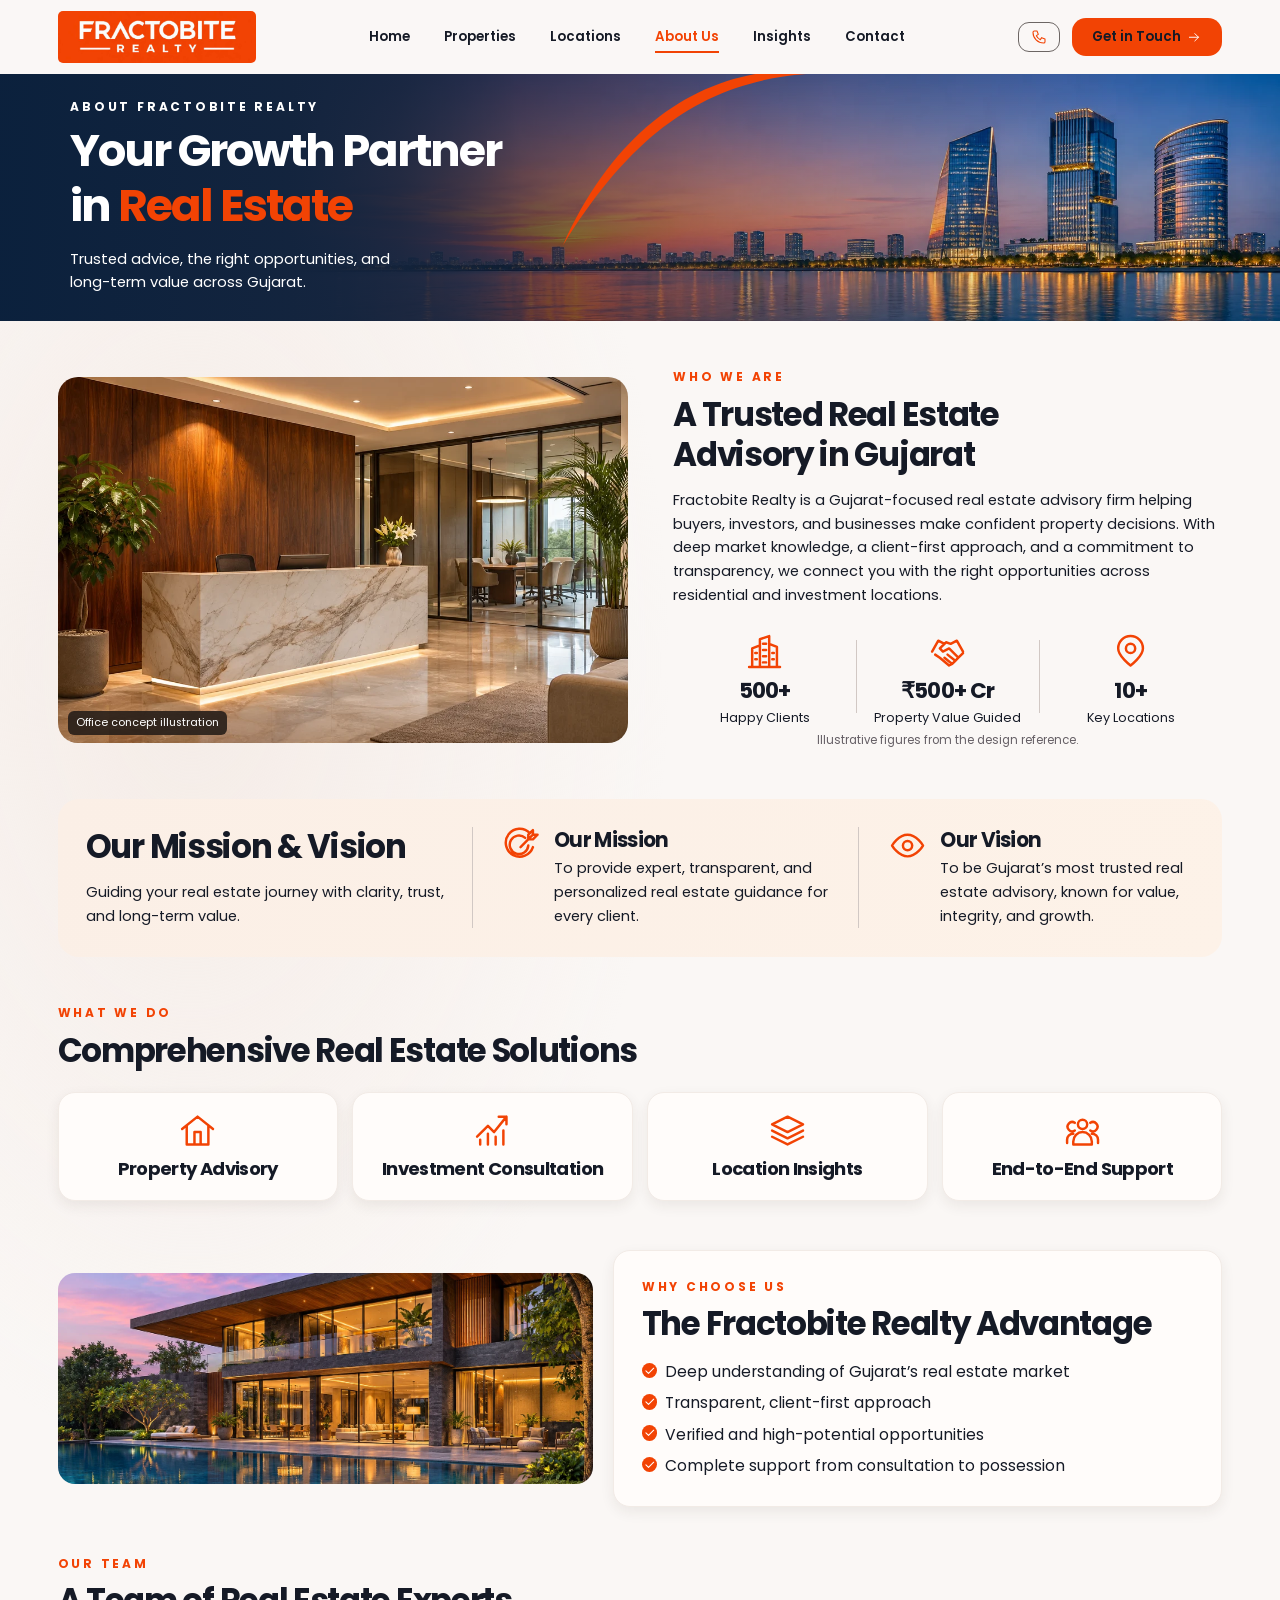
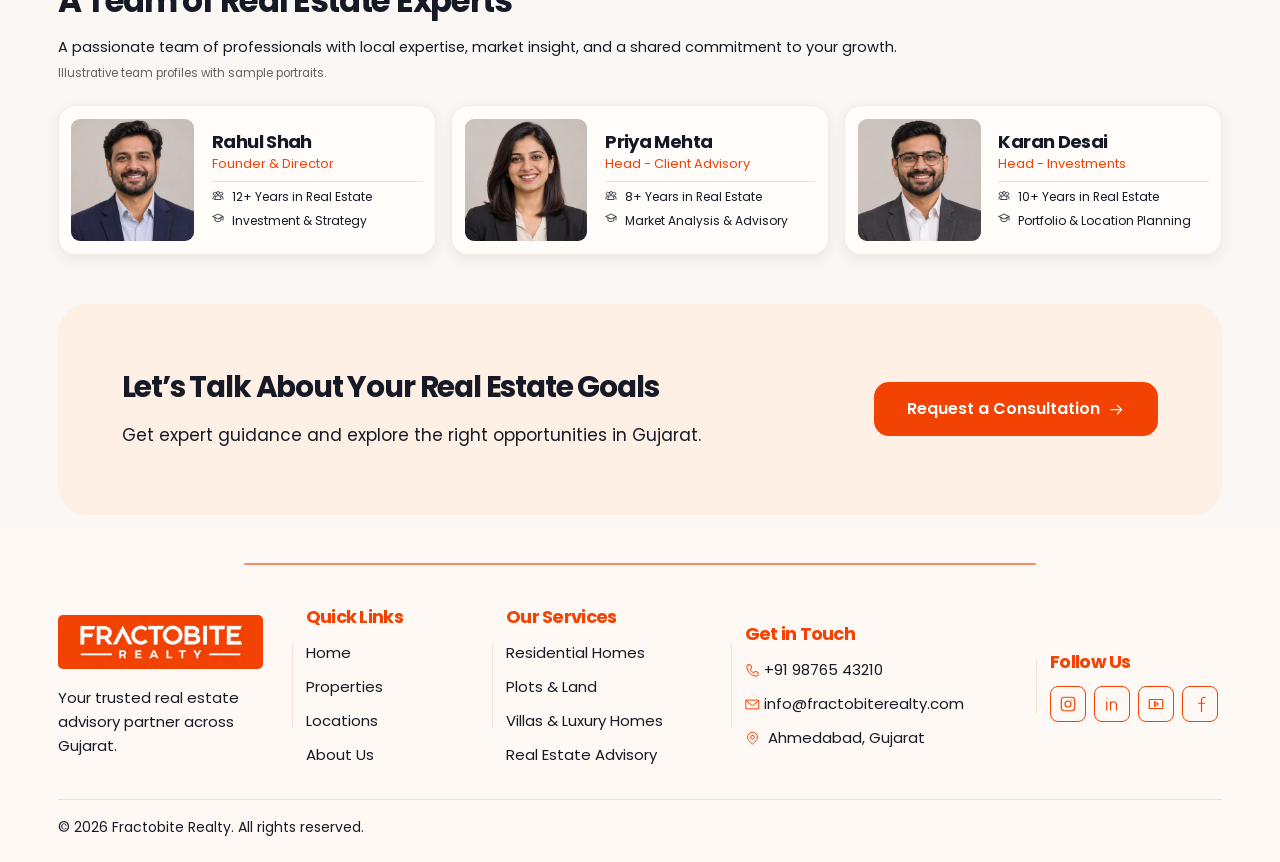
==== commit bcde9dfe: "Center footer columns and simplify dividers" ====
--- a/about.html
+++ b/about.html
@@ -9,8 +9,8 @@
   <link rel="preload" href="assets/fonts/poppins-400.woff2" as="font" type="font/woff2" crossorigin>
   <link rel="preload" href="assets/fonts/poppins-600.woff2" as="font" type="font/woff2" crossorigin>
   <link rel="preload" href="assets/fonts/poppins-700.woff2" as="font" type="font/woff2" crossorigin>
-  <link rel="stylesheet" href="style.css?v=minimal-contact-cta">
-  <script defer src="script.js?v=brand-and-layout"></script>
+  <link rel="stylesheet" href="style.css?v=footer-alignment">
+  <script defer src="script.js?v=footer-alignment"></script>
 </head>
 <body>
 <svg class="icon-library" xmlns="http://www.w3.org/2000/svg" aria-hidden="true">
--- a/style.css
+++ b/style.css
@@ -469,19 +469,48 @@
 
 /* 16. FOOTER */
 .site-footer {
-  padding-block: clamp(36px, 4.55vw, 70px) clamp(28px, 3vw, 50px);
+  padding-block: 34px 24px;
   background: #fff9f5;
   color: var(--ink);
   font-size: .9375rem;
-}
-.footer-grid { display: grid; grid-template-columns: 1fr .85fr 1fr 1.45fr 1fr; gap: clamp(16px, 1.8vw, 28px); align-items: start; }
+  line-height: 1.6;
+  text-align: left;
+}
+.site-footer::before {
+  content: '';
+  display: block;
+  width: calc(var(--container) * .68);
+  height: 2px;
+  margin: 0 auto 40px;
+  border-radius: 99px;
+  background: var(--brand-orange);
+  opacity: .6;
+}
+.footer-grid {
+  display: grid;
+  grid-template-columns: minmax(0, 1.15fr) minmax(0, .9fr) minmax(0, 1.1fr) minmax(240px, 1.45fr) minmax(168px, .9fr);
+  gap: clamp(25px, 2.2vw, 35px);
+  align-items: center;
+}
 .footer-grid > div { min-width: 0; }
-.footer-grid > div + div { padding-inline-start: clamp(12px, 1.35vw, 20px); border-inline-start: 1px solid #f6ded3; }
+@media (width > 1024px) {
+  .footer-grid > div + div { position: relative; }
+  .footer-grid > div + div::before {
+    content: '';
+    position: absolute;
+    inset-inline-start: calc(clamp(25px, 2.2vw, 35px) / -2);
+    top: 50%;
+    translate: 0 -50%;
+    width: 1px;
+    height: min(75%, 84px);
+    background: #f6ded3;
+  }
+}
 .brand--footer { width: min(100%, 205px); }
 .brand--footer img { aspect-ratio: var(--brand-aspect); object-fit: cover; object-position: center 49%; }
-.footer-brand-description { margin-top: 14px; }
-.footer-grid h2 { color: var(--brand-orange); font-size: 1.1875rem; line-height: var(--subheading-line-height); margin-bottom: 20px; }
-.footer-grid a:not(.brand, .social-links a), .footer-contact p { display: block; margin-top: 8px; overflow-wrap: anywhere; }
+.footer-brand-description { margin-top: 17px; }
+.footer-grid h2 { color: var(--brand-orange); font-size: 1.125rem; line-height: var(--subheading-line-height); margin-bottom: 12px; }
+.footer-grid a:not(.brand, .social-links a), .footer-contact p { display: block; margin-top: 10px; overflow-wrap: anywhere; }
 .footer-grid a:not(.brand, .social-links a):hover { color: var(--brand-orange); text-decoration: underline; }
 .footer-contact :is(a, p):not(.brand) { display: flex; align-items: baseline; gap: 8px; }
 .footer-contact .icon { color: var(--brand-orange); align-self: center; }
@@ -489,23 +518,23 @@
 .social-links > :is(a, button) { display: grid; place-items: center; width: 36px; height: 36px; border: 1px solid var(--brand-orange); border-radius: 8px; background: #fff9f5; color: var(--brand-orange); }
 .social-links > :is(a, button):hover { background: var(--brand-orange); color: #fff; }
 .social-links .icon { width: 18px; height: 18px; }
-.footer-skyline { display: flex; align-items: end; gap: 12px; margin-top: clamp(24px, 4vw, 56px); color: #f3c5b0; }
-.footer-skyline::before, .footer-skyline::after { content: ''; flex: 1; border-bottom: 1px solid currentColor; }
-.footer-skyline svg { width: clamp(95px, 16vw, 160px); }
-.footer-bottom { margin-top: var(--text-gap-large); font-size: .875rem; }
-@media (1024px <= width < 1200px) {
-  .social-links { gap: 6px; }
-  .social-links > :is(a, button) { width: 32px; height: 32px; }
-}
-@media (768px <= width < 1024px) {
-  .footer-grid { grid-template-columns: repeat(3, minmax(0, 1fr)); row-gap: 28px; }
-  .footer-grid > div:nth-child(4) { border: 0; padding-inline-start: 0; }
-}
-@media (max-width: 767px) {
-  .footer-grid { grid-template-columns: minmax(0, 1fr); gap: 24px; }
-  .footer-grid > div + div { padding: 20px 0 0; border-inline-start: 0; border-top: 1px solid #f6ded3; }
-  .footer-grid h2 { margin-bottom: 12px; }
+.footer-bottom {
+  margin-top: 32px;
+  padding-top: 16px;
+  border-top: 1px solid #f6ded3;
+  font-size: .875rem;
+}
+@media (768px < width <= 1024px) {
+  .footer-grid { grid-template-columns: repeat(3, minmax(0, 1fr)); gap: 28px 24px; align-items: start; }
+}
+@media (max-width: 768px) {
+  .site-footer::before { width: calc(var(--container) * .7); margin-bottom: 35px; }
+  .footer-grid { grid-template-columns: minmax(0, 1fr); gap: 26px 16px; align-items: start; }
   .social-links > :is(a, button) { width: 44px; height: 44px; }
+}
+@media (360px <= width <= 768px) {
+  .footer-grid { grid-template-columns: repeat(2, minmax(0, 1fr)); }
+  .footer-grid > :is(.footer-brand, .footer-contact, :last-child) { grid-column: 1 / -1; }
 }
 
 .demo-dialog { max-width: min(88vw, 430px); border: 1px solid #f5d4bc; border-radius: 18px; padding: 1.5rem; color: var(--ink); background: var(--paper); }
@@ -728,7 +757,6 @@
 .page-intro h1 { max-width: 23ch; font-size: clamp(2rem, 5vw, 3.8rem); letter-spacing: -.05em; }
 .page-intro p { max-width: 69ch; margin-top: var(--text-gap-medium); }
 .inner-page h2 { font-size: clamp(1.25rem, 2.5vw, 1.85rem); }
-.inner-page + .site-footer { border-top: 1px solid var(--line); }
 .filter-panel, .page-panel, .directory-card, .disclosure-list > details { border: 1px solid #e9ddd5; border-radius: 18px; background: #fffdfa; }
 .filter-panel { display: flex; flex-wrap: wrap; align-items: end; gap: var(--form-gap); padding: 1rem; margin-bottom: var(--text-gap-medium); }
 .filter-panel label { flex: 1 1 160px; }
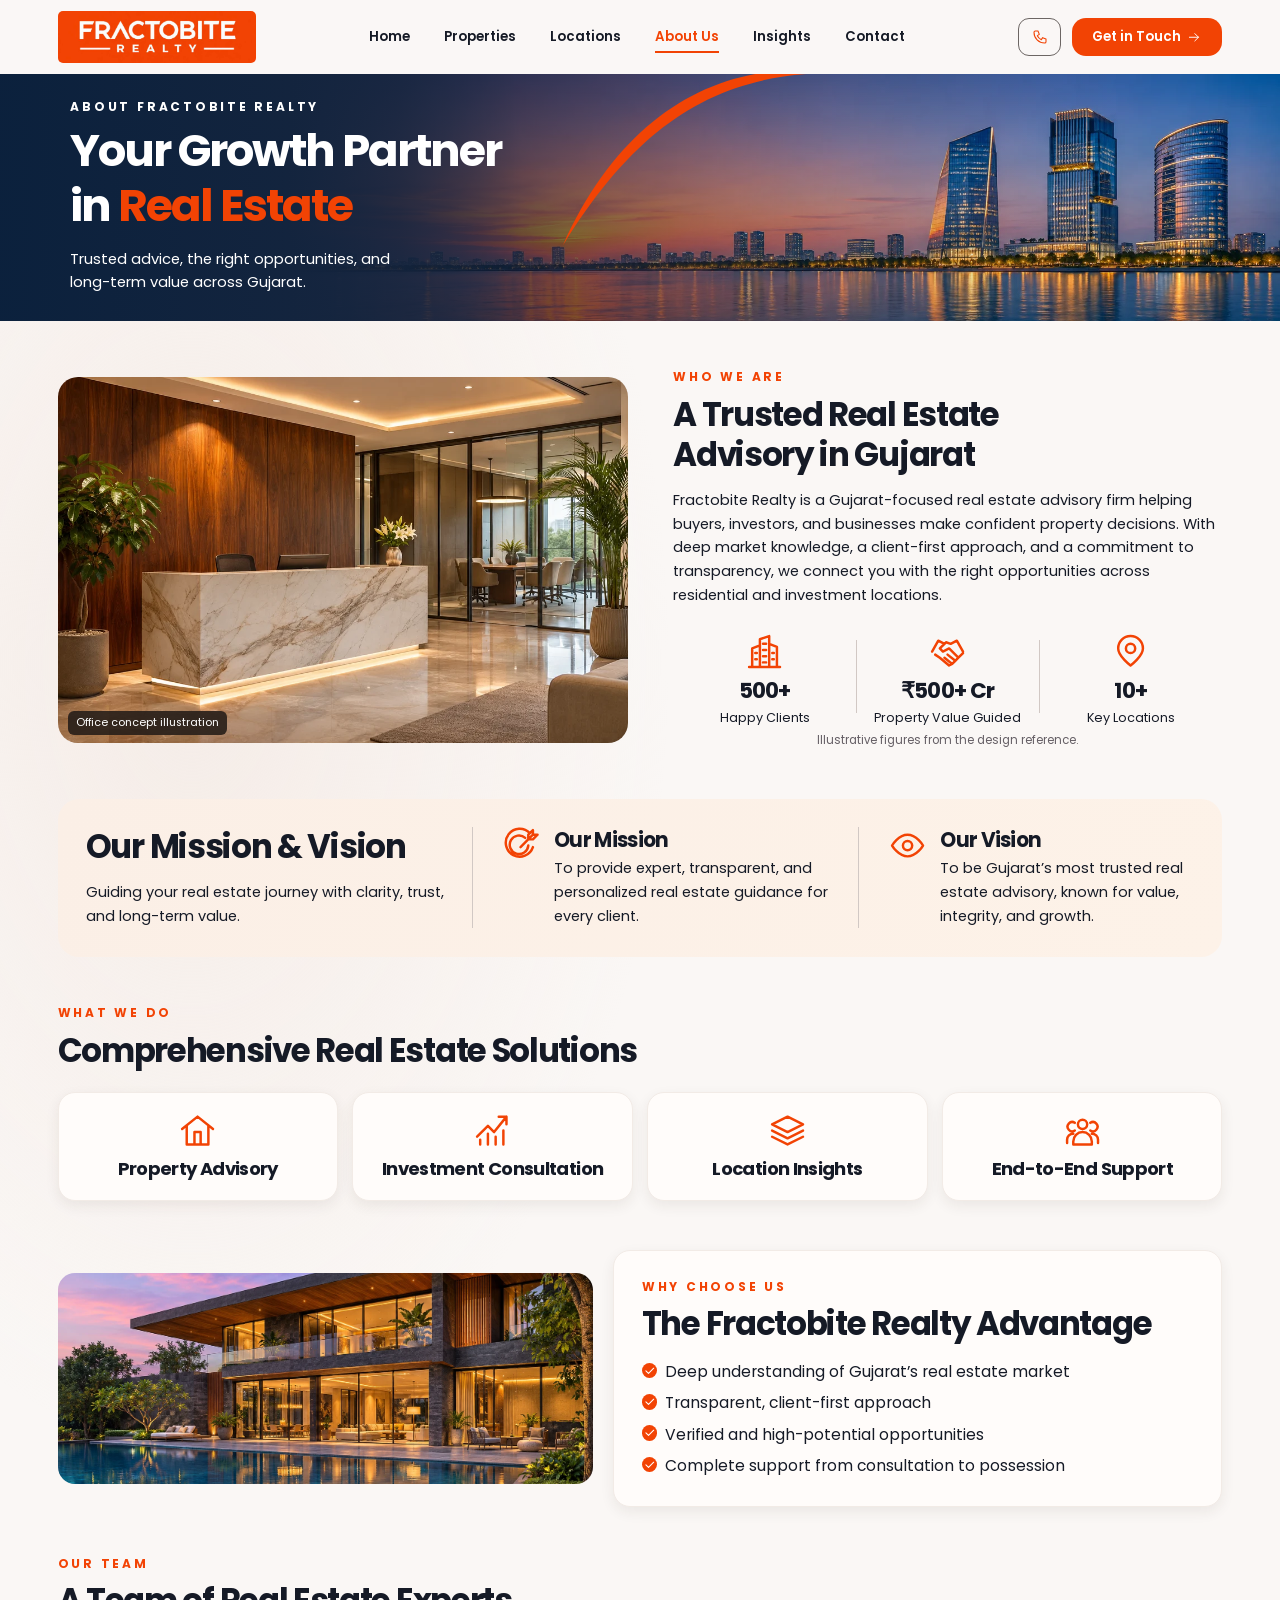
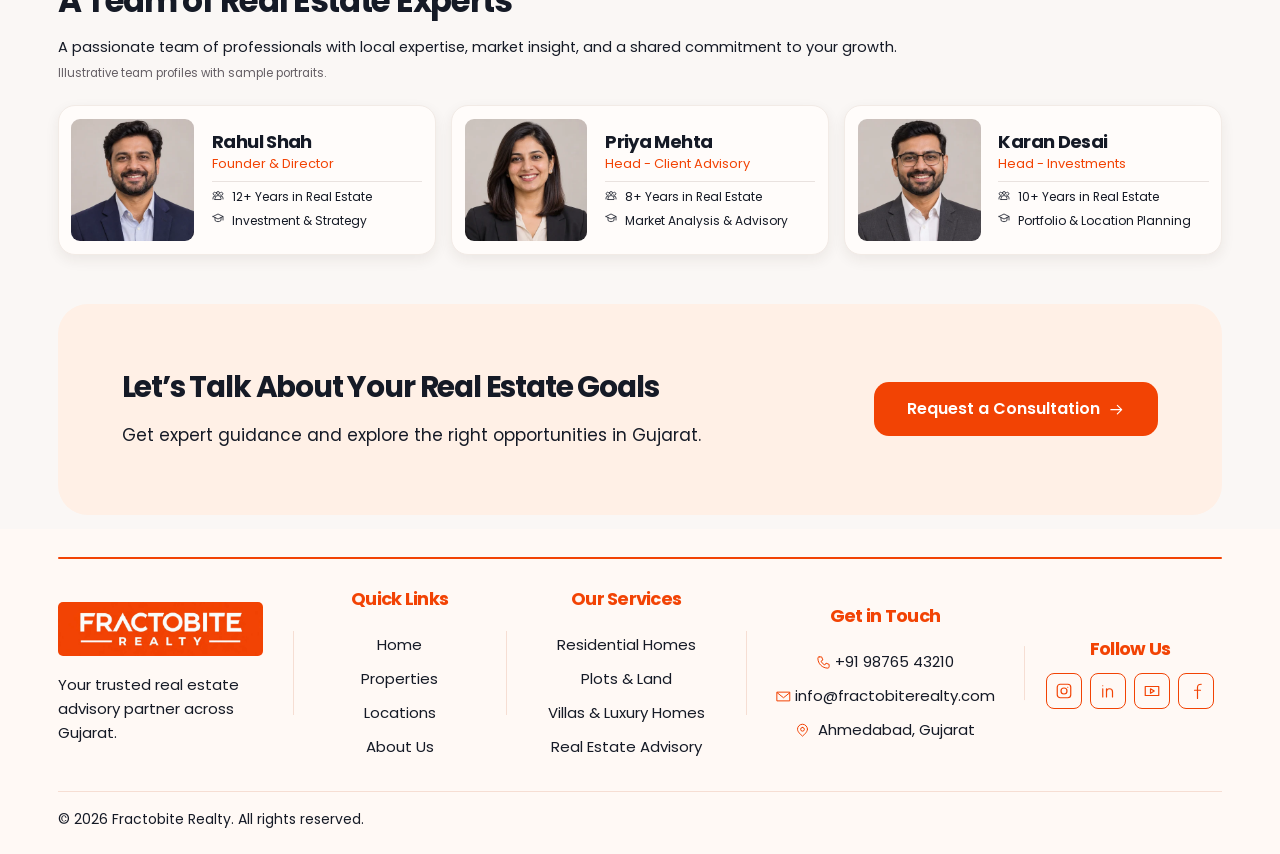
==== commit c653d6ea: "Refine footer alignment and primary controls" ====
--- a/about.html
+++ b/about.html
@@ -9,7 +9,7 @@
   <link rel="preload" href="assets/fonts/poppins-400.woff2" as="font" type="font/woff2" crossorigin>
   <link rel="preload" href="assets/fonts/poppins-600.woff2" as="font" type="font/woff2" crossorigin>
   <link rel="preload" href="assets/fonts/poppins-700.woff2" as="font" type="font/woff2" crossorigin>
-  <link rel="stylesheet" href="style.css?v=footer-alignment">
+  <link rel="stylesheet" href="style.css?v=alignment-and-controls">
   <script defer src="script.js?v=footer-alignment"></script>
 </head>
 <body>
--- a/style.css
+++ b/style.css
@@ -137,11 +137,10 @@
 h3, h4, h5, h6 { line-height: var(--subheading-line-height); }
 h2 { font-size: clamp(1.7rem, 3vw, 2.65rem); letter-spacing: -.04em; }
 p + p { margin-block-start: var(--text-gap-small); }
-.button { display: inline-flex; align-items: center; justify-content: center; gap: .45em; background: var(--brand-orange); color: var(--ink); border: 1px solid transparent; border-radius: 14px; padding: .72em 1.45em; font-size: clamp(.7rem, 1.05vw, .92rem); font-weight: 600; line-height: var(--button-line-height); white-space: nowrap; }
+.button { display: inline-flex; align-items: center; justify-content: center; gap: .45em; background: var(--brand-orange); color: #fff; border: 1px solid transparent; border-radius: 14px; padding: .72em 1.45em; font-size: clamp(.7rem, 1.05vw, .92rem); font-weight: 600; line-height: var(--button-line-height); white-space: nowrap; }
 .button:not(.button--outline):hover { box-shadow: 0 3px 9px #151a2633; }
 .button:not(.button--outline):active { filter: none; box-shadow: inset 0 2px 4px #151a2633; }
 .button:disabled { opacity: .55; cursor: default; }
-.button:not(.button--outline) .icon { color: white; }
 .button .icon { font-size: 1.08em; }
 .button--outline { border-color: var(--brand-orange); background: transparent; color: var(--brand-orange); }
 .button--outline:hover { background: #ffeadc; }
@@ -176,9 +175,10 @@
 .site-nav .icon { display: none; }
 .site-nav a:hover, .site-nav a[aria-current] { color: var(--brand-orange); }
 .site-nav a[aria-current]::after { content: ''; position: absolute; left: 0; right: 0; bottom: 0; height: 2px; background: var(--brand-orange); }
-.header-actions { gap: .72rem; }
+.header-actions { align-items: stretch; gap: 11px; }
 .phone-button, .menu-button { display: grid; place-items: center; width: 2.65em; height: 1.85em; border: 1px solid #6c6664; border-radius: 11px; color: var(--brand-orange); background: transparent; }
-.menu-button { display: none; }
+.phone-button { height: auto; }
+.menu-button { display: none; align-self: center; }
 
 /* 06. HERO */
 .hero {
@@ -250,8 +250,7 @@
 .search-tabs { display: grid; grid-template-columns: repeat(3, 1fr); }
 .search-tabs button { display: flex; align-items: center; justify-content: center; gap: .55em; border: 0; border-radius: 12px 12px 0 0; background: linear-gradient(#fff, #f4f1f0); padding: .88em .15em; font-size: clamp(.65rem, 1.03vw, .88rem); line-height: var(--button-line-height); font-weight: 700; }
 .search-tabs .icon { font-size: 1.5em; }
-.search-tabs button[aria-pressed="true"] { color: var(--ink); background: var(--brand-orange); }
-.search-tabs button[aria-pressed="true"] .icon { color: #fff; }
+.search-tabs button[aria-pressed="true"] { color: #fff; background: var(--brand-orange); }
 .search-controls { display: flex; gap: var(--text-gap-medium); padding: clamp(8px, 1vw, 14px); }
 .search-location { flex: 1; min-width: 0; }
 .search-submit { border-radius: 8px; padding: .55em 1.1em; }
@@ -442,6 +441,8 @@
   background: #fff0e6;
   color: var(--ink);
 }
+.contact-cta--compact { padding: clamp(35px, 3vw, 40px) clamp(45px, 4vw, 55px); }
+.contact-cta--compact p { margin-top: 14px; }
 .inner-page .contact-cta { margin-bottom: var(--text-gap-medium); }
 .contact-cta h2 { font-size: clamp(36px, 2.8vw, 40px); line-height: 1.2; }
 .contact-cta p { margin-top: 18px; font-size: clamp(17px, 1.3vw, 18px); line-height: 1.6; }
@@ -450,14 +451,13 @@
   gap: .5em;
   padding: 16px clamp(28px, 2.5vw, 34px);
   border-radius: 15px;
-  background: var(--brand-orange);
-  color: #fff;
   font-size: 16px;
   white-space: normal;
 }
 .contact-cta > .button:hover { background: color-mix(in srgb, var(--brand-orange), black 14%); box-shadow: none; }
 @media (769px <= width <= 1024px) {
   .contact-cta { padding: 50px clamp(32px, 5vw, 52px); }
+  .contact-cta--compact { padding: 35px clamp(32px, 5vw, 45px); }
   .contact-cta h2 { font-size: clamp(30px, 3.3vw, 34px); }
 }
 @media (max-width: 768px) {
@@ -469,7 +469,7 @@
 
 /* 16. FOOTER */
 .site-footer {
-  padding-block: 34px 24px;
+  padding-block: 28px 24px;
   background: #fff9f5;
   color: var(--ink);
   font-size: .9375rem;
@@ -479,20 +479,20 @@
 .site-footer::before {
   content: '';
   display: block;
-  width: calc(var(--container) * .68);
+  width: var(--container);
   height: 2px;
-  margin: 0 auto 40px;
+  margin: 0 auto 28px;
   border-radius: 99px;
   background: var(--brand-orange);
-  opacity: .6;
 }
 .footer-grid {
   display: grid;
-  grid-template-columns: minmax(0, 1.15fr) minmax(0, .9fr) minmax(0, 1.1fr) minmax(240px, 1.45fr) minmax(168px, .9fr);
+  grid-template-columns: minmax(0, 1.2fr) minmax(0, 1fr) minmax(0, 1.15fr) minmax(240px, 1.35fr) minmax(168px, 1fr);
   gap: clamp(25px, 2.2vw, 35px);
   align-items: center;
 }
 .footer-grid > div { min-width: 0; }
+.footer-grid > div:not(.footer-brand) { display: flex; flex-direction: column; align-items: center; text-align: center; }
 @media (width > 1024px) {
   .footer-grid > div + div { position: relative; }
   .footer-grid > div + div::before {
@@ -512,9 +512,10 @@
 .footer-grid h2 { color: var(--brand-orange); font-size: 1.125rem; line-height: var(--subheading-line-height); margin-bottom: 12px; }
 .footer-grid a:not(.brand, .social-links a), .footer-contact p { display: block; margin-top: 10px; overflow-wrap: anywhere; }
 .footer-grid a:not(.brand, .social-links a):hover { color: var(--brand-orange); text-decoration: underline; }
-.footer-contact :is(a, p):not(.brand) { display: flex; align-items: baseline; gap: 8px; }
+.footer-contact :is(a, p):not(.brand) { display: flex; align-items: baseline; gap: 8px; max-width: 100%; }
+.footer-contact span { min-width: 0; }
 .footer-contact .icon { color: var(--brand-orange); align-self: center; }
-.social-links { display: flex; flex-wrap: wrap; gap: 8px; }
+.social-links { display: flex; justify-content: center; flex-wrap: wrap; gap: 8px; }
 .social-links > :is(a, button) { display: grid; place-items: center; width: 36px; height: 36px; border: 1px solid var(--brand-orange); border-radius: 8px; background: #fff9f5; color: var(--brand-orange); }
 .social-links > :is(a, button):hover { background: var(--brand-orange); color: #fff; }
 .social-links .icon { width: 18px; height: 18px; }
@@ -528,7 +529,7 @@
   .footer-grid { grid-template-columns: repeat(3, minmax(0, 1fr)); gap: 28px 24px; align-items: start; }
 }
 @media (max-width: 768px) {
-  .site-footer::before { width: calc(var(--container) * .7); margin-bottom: 35px; }
+  .phone-button { min-width: 44px; min-height: 44px; }
   .footer-grid { grid-template-columns: minmax(0, 1fr); gap: 26px 16px; align-items: start; }
   .social-links > :is(a, button) { width: 44px; height: 44px; }
 }
@@ -550,7 +551,6 @@
 @media (max-width: 820px) {
   .menu-button { display: grid; }
   .about-stats { padding-left: 12%; }
-  .footer-grid > div:not(.footer-brand) { padding-left: 9%; }
 }
 @media (min-width: 768px) and (max-width: 820px) {
   .site-nav { position: absolute; display: none; top: 100%; right: 4.5%; width: min(250px, 91%); background: white; box-shadow: 0 10px 24px #2c1e1922; border-radius: 0 0 12px 12px; padding: .7rem 1rem; align-items: stretch; gap: 0; }
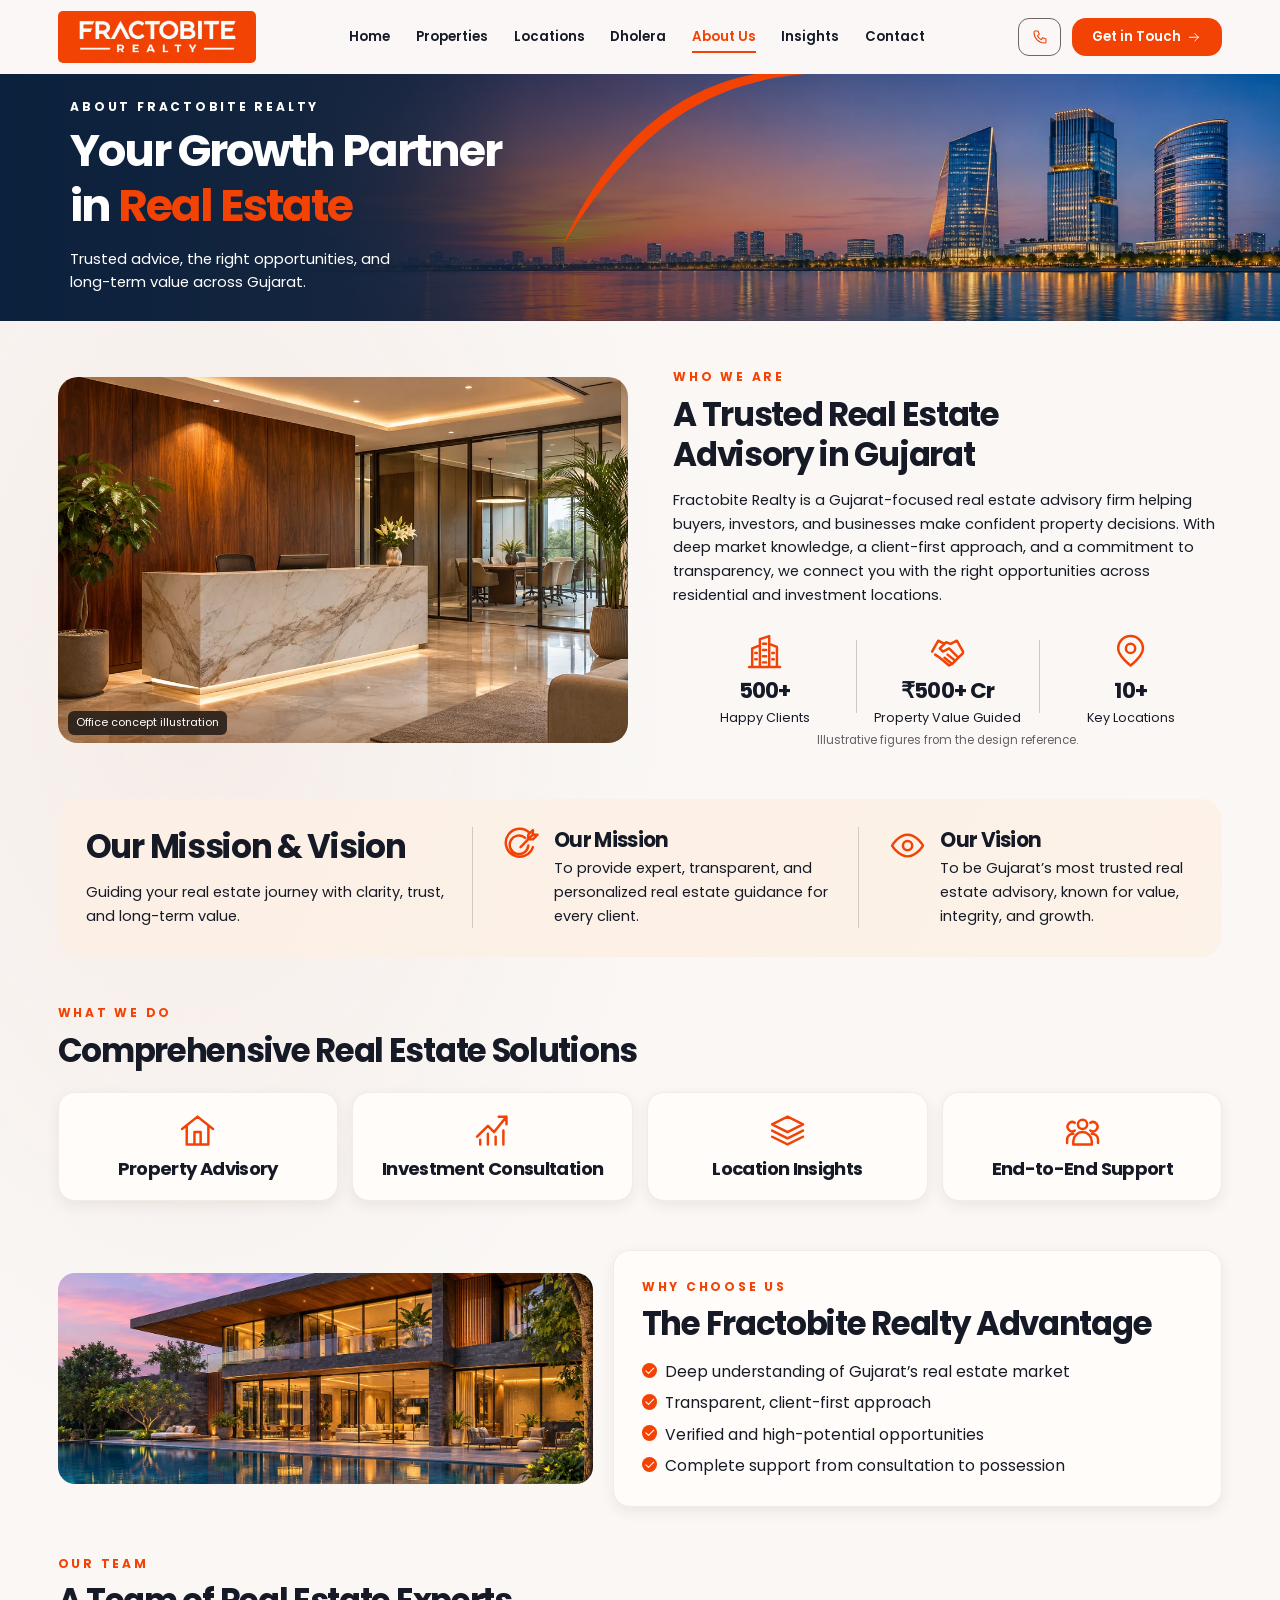
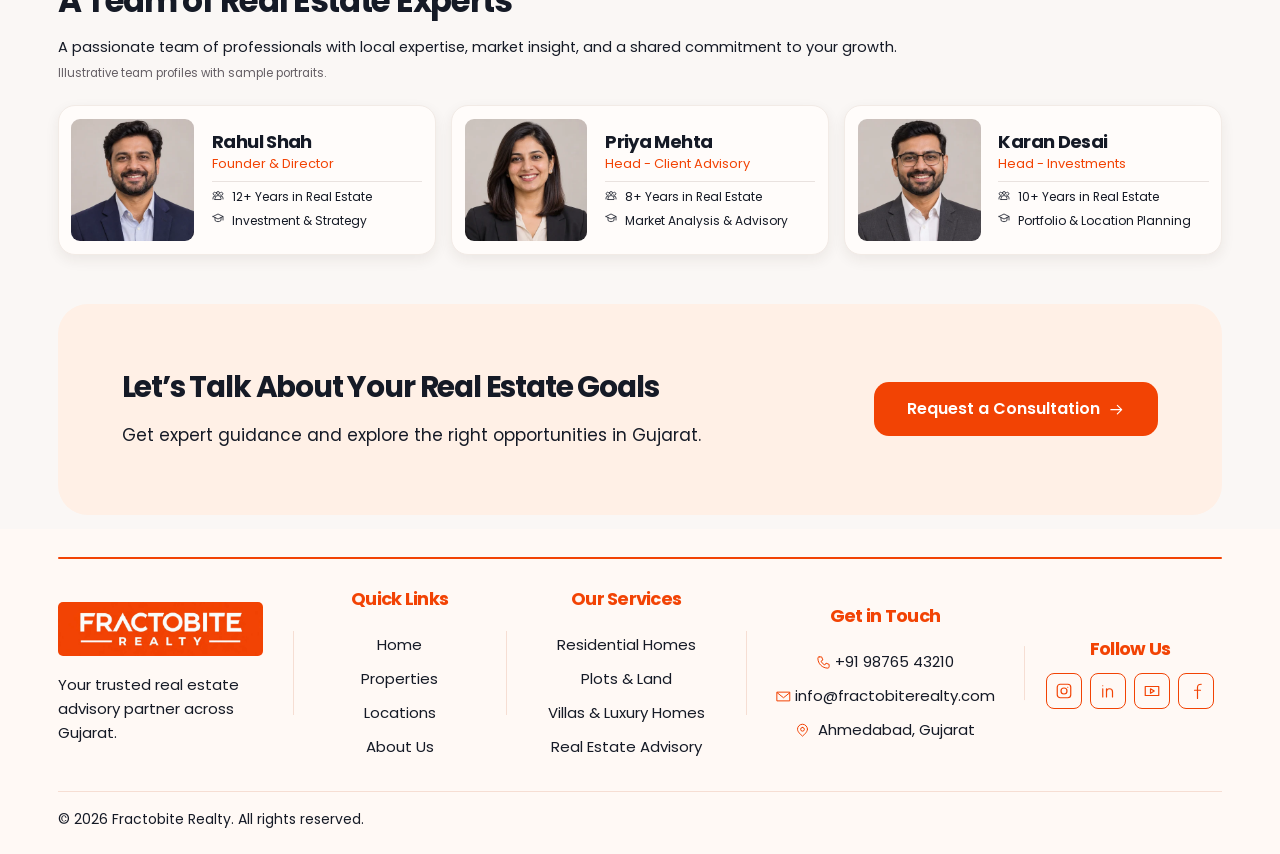
==== commit 36a7852f: "Add Dholera landing page and refine hero carousels" ====
--- a/about.html
+++ b/about.html
@@ -9,8 +9,8 @@
   <link rel="preload" href="assets/fonts/poppins-400.woff2" as="font" type="font/woff2" crossorigin>
   <link rel="preload" href="assets/fonts/poppins-600.woff2" as="font" type="font/woff2" crossorigin>
   <link rel="preload" href="assets/fonts/poppins-700.woff2" as="font" type="font/woff2" crossorigin>
-  <link rel="stylesheet" href="style.css?v=alignment-and-controls">
-  <script defer src="script.js?v=footer-alignment"></script>
+  <link rel="stylesheet" href="style.css?v=dholera-navigation">
+  <script defer src="script.js?v=dholera-navigation"></script>
 </head>
 <body>
 <svg class="icon-library" xmlns="http://www.w3.org/2000/svg" aria-hidden="true">
@@ -48,6 +48,7 @@
       <a href="index.html"><svg class="icon nav-icon" aria-hidden="true"><use href="#icon-home"/></svg><span>Home</span><svg class="icon nav-chevron" aria-hidden="true"><use href="#icon-chevron-right"/></svg></a>
       <a href="properties.html"><svg class="icon nav-icon" aria-hidden="true"><use href="#icon-layers"/></svg><span>Properties</span><svg class="icon nav-chevron" aria-hidden="true"><use href="#icon-chevron-right"/></svg></a>
       <a href="locations.html"><svg class="icon nav-icon" aria-hidden="true"><use href="#icon-pin"/></svg><span>Locations</span><svg class="icon nav-chevron" aria-hidden="true"><use href="#icon-chevron-right"/></svg></a>
+      <a href="dholera.html"><svg class="icon nav-icon" aria-hidden="true"><use href="#icon-pin"/></svg><span>Dholera</span><svg class="icon nav-chevron" aria-hidden="true"><use href="#icon-chevron-right"/></svg></a>
       <a href="about.html" aria-current="page"><svg class="icon nav-icon" aria-hidden="true"><use href="#icon-info"/></svg><span>About Us</span><svg class="icon nav-chevron" aria-hidden="true"><use href="#icon-chevron-right"/></svg></a>
       <a href="insights.html"><svg class="icon nav-icon" aria-hidden="true"><use href="#icon-chart"/></svg><span>Insights</span><svg class="icon nav-chevron" aria-hidden="true"><use href="#icon-chevron-right"/></svg></a>
       <a href="contact.html"><svg class="icon nav-icon" aria-hidden="true"><use href="#icon-mail"/></svg><span>Contact</span><svg class="icon nav-chevron" aria-hidden="true"><use href="#icon-chevron-right"/></svg></a>
--- a/style.css
+++ b/style.css
@@ -170,7 +170,7 @@
   object-position: center 49%;
 }
 .site-nav, .header-actions { display: flex; align-items: center; }
-.site-nav { gap: clamp(13px, 2.65vw, 39px); }
+.site-nav { gap: clamp(12px, 2vw, 31px); }
 .site-nav a { position: relative; padding: .55em 0; font-size: clamp(.67rem, 1.04vw, .92rem); font-weight: 600; line-height: var(--subheading-line-height); white-space: nowrap; }
 .site-nav .icon { display: none; }
 .site-nav a:hover, .site-nav a[aria-current] { color: var(--brand-orange); }
@@ -181,16 +181,16 @@
 .menu-button { display: none; align-self: center; }
 
 /* 06. HERO */
-.hero {
-  /* Keep the approved copy and search proportions in the split hero. */
-  --hero-content-width: min(88%, 1290px);
-  --hero-copy-share: .42;
-  --hero-search-share: .96;
-  position: relative;
-}
-.hero-inner { display: grid; width: var(--hero-content-width); grid-template-columns: calc(100% * var(--hero-copy-share)) minmax(0, 1fr); grid-template-areas: 'copy visual' 'search visual'; align-content: center; min-height: clamp(365px, 35.8vw, 515px); padding-block: clamp(24px, 3vw, 44px) clamp(20px, 2vw, 30px); }
-@media (min-width: 768px) {
-  .hero-inner { margin-inline-start: calc((100% - var(--container)) / 2); }
+.hero { --hero-copy-width: min(36.96vw, 541.8px); }
+.hero-inner {
+  display: grid;
+  grid-template-columns: var(--hero-copy-width) minmax(0, 1fr);
+  grid-template-areas: 'copy visual' 'search visual';
+  /* Account for the search panel's 96% width when setting its clearance. */
+  column-gap: calc(clamp(32px, 3vw, 40px) - var(--hero-copy-width) * .04);
+  align-content: center;
+  min-height: clamp(365px, 35.8vw, 515px);
+  padding-block: clamp(24px, 3vw, 44px) clamp(20px, 2vw, 30px);
 }
 .hero-copy { grid-area: copy; position: relative; z-index: 1; align-self: end; }
 .hero-eyebrow { color: var(--ink); font-size: clamp(.7rem, 1.15vw, 1rem); margin-bottom: var(--text-gap-medium); }
@@ -201,43 +201,14 @@
 
 /* 07. HERO IMAGE GEOMETRY */
 .hero-visual {
-  /* Keep the approved image inset tied to the original centered split. */
-  --hero-visual-start: calc((100% - var(--hero-content-width)) / 2 +
-    var(--hero-content-width) * var(--hero-copy-share) * .936);
-  position: absolute;
-  inset: 0 calc((100% - var(--container)) / 2) 0 calc(var(--hero-visual-start) + 22px);
-}
-.hero-mask { position: absolute; inset: 0; }
-.hero-image { height: 100%; object-fit: cover; object-position: 57% center; }
-.hero-outline { display: none; }
-@media (min-width: 768px) {
-  .hero-mask { clip-path: url(#hero-frame-clip); }
-  .hero-outline {
-    position: absolute;
-    inset: 0;
-    z-index: 1;
-    display: block;
-    width: 100%;
-    height: 100%;
-    fill: none;
-    stroke: var(--brand-orange);
-    /* The shared clip keeps only the inner half of this outline. */
-    stroke-width: 3.5px;
-    pointer-events: none;
-  }
-}
-@media (min-width: 1024px) {
-  .hero-visual {
-    --hero-bottom-crop: 5.2%;
-    inset-block-start: var(--hero-image-top, clamp(14px, 1.25vw, 22px));
-  }
-  #hero-frame-shape {
-    /* Keep the bottom crop and share this contour between the image and outline. */
-    d: path("M .305 0 H .977 Q 1 0 1 .035 V .913 Q 1 .948 .977 .948 H .040 C .014 .948 -.0035 .9008 .0105 .8536 L .248 .054 C .260 .014 .282 0 .305 0 Z");
-  }
-}
+  grid-area: visual;
+  position: relative;
+  overflow: hidden;
+  border-radius: 18px;
+}
+.hero-image { position: absolute; inset: 0; height: 100%; object-fit: cover; object-position: center; }
 .hero-image--outgoing { position: absolute; inset: 0; pointer-events: none; }
-.hero-dots { position: absolute; right: 7%; bottom: calc(2% + var(--hero-bottom-crop, 0%)); display: flex; align-items: center; gap: 4px; }
+.hero-dots { position: absolute; right: 7%; bottom: 4%; display: flex; align-items: center; gap: 4px; }
 .hero-dots button { display: grid; place-items: center; width: 16px; min-height: 22px; padding: 0; background: transparent; border: 0; }
 .hero-dots button::after { content: ''; width: 100%; height: 3px; border-radius: 3px; background: #fff; }
 .hero-dots button[aria-pressed="true"]::after { background: var(--brand-orange); }
@@ -246,7 +217,7 @@
 .hero-dots .hero-autoplay[hidden] { display: none; }
 
 /* 08. SEARCH INTERFACE */
-.property-search { grid-area: search; position: relative; z-index: 1; align-self: start; width: calc(100% * var(--hero-search-share)); margin-top: var(--text-gap-section); border-radius: 13px; background: #fff; box-shadow: 0 10px 27px #46302118; }
+.property-search { grid-area: search; position: relative; z-index: 1; align-self: start; width: 96%; margin-top: var(--text-gap-section); border-radius: 13px; background: #fff; box-shadow: 0 10px 27px #46302118; }
 .search-tabs { display: grid; grid-template-columns: repeat(3, 1fr); }
 .search-tabs button { display: flex; align-items: center; justify-content: center; gap: .55em; border: 0; border-radius: 12px 12px 0 0; background: linear-gradient(#fff, #f4f1f0); padding: .88em .15em; font-size: clamp(.65rem, 1.03vw, .88rem); line-height: var(--button-line-height); font-weight: 700; }
 .search-tabs .icon { font-size: 1.5em; }
@@ -685,25 +656,7 @@
     line-height: var(--body-line-height);
   }
 
-  .hero-visual { position: relative; inset: auto; aspect-ratio: 2 / 1; }
-  .hero-mask {
-    border-radius: var(--mobile-hero-rounding);
-    overflow: hidden;
-    background: linear-gradient(var(--brand-orange) 73%, transparent 90%);
-    clip-path: shape(from 24% 0, line to 100% 0, line to 100% 100%, line to 9% 100%,
-      curve to 1% 79% with 3% 100% / -1% 91%, line to 17% 10%, curve to 24% 0 with 19% 2% / 22% 0, close);
-  }
-  .hero-image {
-    object-position: center 64%;
-    clip-path: shape(from calc(24% + 2px) 0, line to 100% 0, line to 100% 100%, line to 9% 100%,
-      curve to calc(1% + 2px) 79% with 3% 100% / calc(-1% + 2px) 91%,
-      line to calc(17% + 2px) 10%, curve to calc(24% + 2px) 0 with calc(19% + 2px) 2% / calc(22% + 2px) 0, close);
-  }
-
-  @supports not (clip-path: shape(from 0 0, line to 100% 0, close)) {
-    .hero-mask { clip-path: polygon(22% 0, 100% 0, 100% 100%, 8% 100%, 3% 97%, 0 88%); }
-    .hero-image { clip-path: polygon(calc(22% + 2px) 0, 100% 0, 100% 100%, 8% 100%, 3% 97%, 2px 88%); }
-  }
+  .hero-visual { aspect-ratio: 2 / 1; border-radius: 16px; }
 
   .hero-dots { right: 4%; bottom: 4%; gap: 5px; }
   .hero-dots button { width: clamp(15px, 4.6vw, 24px); min-height: 24px; }
@@ -852,18 +805,6 @@
 .catalog-hero h1 + p { max-width: 41ch; margin-top: var(--text-gap-medium); font-size: clamp(.8rem, 1.12vw, .98rem); }
 .catalog-carousel-controls { position: absolute; inset: 0; pointer-events: none; }
 .catalog-carousel-controls button { pointer-events: auto; }
-.catalog-carousel-controls > .circle {
-  position: absolute;
-  top: 50%;
-  transform: translateY(-50%);
-  width: 37px;
-  height: 37px;
-  border: 0;
-  color: var(--ink);
-  background: #fff;
-}
-.catalog-prev { left: clamp(10px, 3vw, 44px); }
-.catalog-next { right: clamp(10px, 3vw, 44px); }
 .catalog-dots { position: absolute; bottom: 8px; left: 50%; transform: translateX(-50%); display: flex; align-items: center; gap: 3px; }
 .catalog-dots button {
   display: grid;
@@ -997,7 +938,6 @@
   .catalog-hero::after { background: linear-gradient(90deg, #1a2037ee, #20243f9c 74%, #20243f45); }
   .catalog-hero { --page-banner-height: 260px; }
   .catalog-hero-inner { padding: 16px 20px 44px; }
-  .catalog-carousel-controls > .circle { width: 30px; height: 30px; }
   .offer-section { grid-template-columns: minmax(0, 1fr); }
   .offer-results { grid-template-columns: minmax(0, 1fr); gap: 18px; }
   .offer-section { row-gap: 14px; }
@@ -1624,7 +1564,7 @@
   grid-template-columns: minmax(0, 37%) minmax(0, 1fr);
   gap: var(--text-gap-section);
 }
-.project-overview { grid-template-columns: minmax(0, 44%) minmax(0, 1fr); align-items: center; }
+.project-overview { grid-template-columns: minmax(0, 44%) minmax(0, 1fr); align-items: stretch; }
 .project-section { margin-top: var(--section-gap); }
 .project-breadcrumb {
   display: flex;
@@ -1651,10 +1591,20 @@
   background: #ded2cc;
   margin: 0;
 }
-.project-carousel { isolation: isolate; aspect-ratio: 2; touch-action: pan-y pinch-zoom; }
-.project-carousel .catalog-prev { left: 12px; }
-.project-carousel .catalog-next { right: 12px; }
-.project-carousel .catalog-carousel-controls > .circle { color: var(--brand-orange); }
+.project-hero-media {
+  --project-hero-inset: clamp(28px, 8vw, 100px);
+  position: relative;
+  aspect-ratio: 2;
+}
+.project-carousel {
+  position: absolute;
+  inset: 0 0 0 var(--project-hero-inset);
+  isolation: isolate;
+  touch-action: pan-y pinch-zoom;
+}
+@media (min-width: 1024px) {
+  .project-hero-media { --project-hero-inset: 100px; }
+}
 .project-carousel .catalog-dots { bottom: 9px; gap: 1px; }
 .project-carousel .catalog-dots button[data-slide]::after,
 .project-gallery-dots button::after { width: 11px; height: 6px; border-radius: 5px; }
@@ -1675,7 +1625,7 @@
 .project-overview .project-heading + p { margin-top: var(--text-gap-medium); }
 .project-note { margin-top: var(--text-gap-small); line-height: var(--detail-line-height); color: #514842; font-size: .78rem; }
 .project-note:empty, .project-icon-grid:empty, #project-connectivity-items:empty { display: none; }
-.project-overview-photo img { display: block; width: 100%; height: auto; aspect-ratio: 1.92; object-fit: cover; }
+.project-overview-photo img { position: absolute; inset: 0; width: 100%; height: 100%; object-fit: cover; }
 .project-icon-grid {
   display: grid;
   gap: var(--project-gap);
@@ -1865,7 +1815,14 @@
 .project-related-card h3 { font-size: clamp(1.125rem, 1.5vw, 1.25rem); }
 .project-related-card h3 a:hover { color: var(--brand-orange); }
 .project-related-card p { margin: 0; font-size: clamp(.875rem, 1vw, .9375rem); }
-.project-related-card .text-link { align-self: start; gap: 6px; min-height: 44px; margin-top: auto; }
+.project-related-card .project-related-action {
+  align-self: start;
+  margin-top: auto;
+  padding: 12px 20px;
+  border-radius: 10px;
+  font-size: .9375rem;
+}
+.project-related-card > div { padding-block-end: clamp(20px, 1.8vw, 24px); }
 .project-image-dialog {
   width: min(94vw, 1120px);
   max-height: 92dvh;
@@ -1916,7 +1873,8 @@
 @media (max-width: 767px) {
   .project-hero, .project-overview, .project-bottom, .project-related-grid { grid-template-columns: minmax(0, 1fr); }
   .project-hero, .project-overview { gap: var(--text-gap-medium); }
-  .project-carousel { aspect-ratio: 1.65; }
+  .project-hero-media { --project-hero-inset: 0px; aspect-ratio: 1.65; }
+  .project-overview-photo img { position: static; height: auto; aspect-ratio: 1.92; }
   .project-hero-enquire { margin-top: var(--text-gap-medium); }
   .project-amenities { grid-template-columns: repeat(2, minmax(0, 1fr)); }
   .project-spec-grid { grid-template-columns: repeat(2, minmax(0, 1fr)); row-gap: 14px; }
@@ -1963,6 +1921,7 @@
 
   .catalog-slide.is-entering { animation: motion-fade var(--motion-duration) var(--motion-ease); }
   .catalog-hero .catalog-slide.is-entering { animation-duration: 600ms; }
+  .project-carousel .catalog-slide.is-entering { animation-duration: 400ms; }
   .insight-image img { transition: scale var(--motion-duration) var(--motion-ease); }
   .offer-image img { transition: scale var(--motion-duration) var(--motion-ease); }
   .hero-image--outgoing { animation: motion-fade var(--motion-duration) var(--motion-ease) reverse both; }
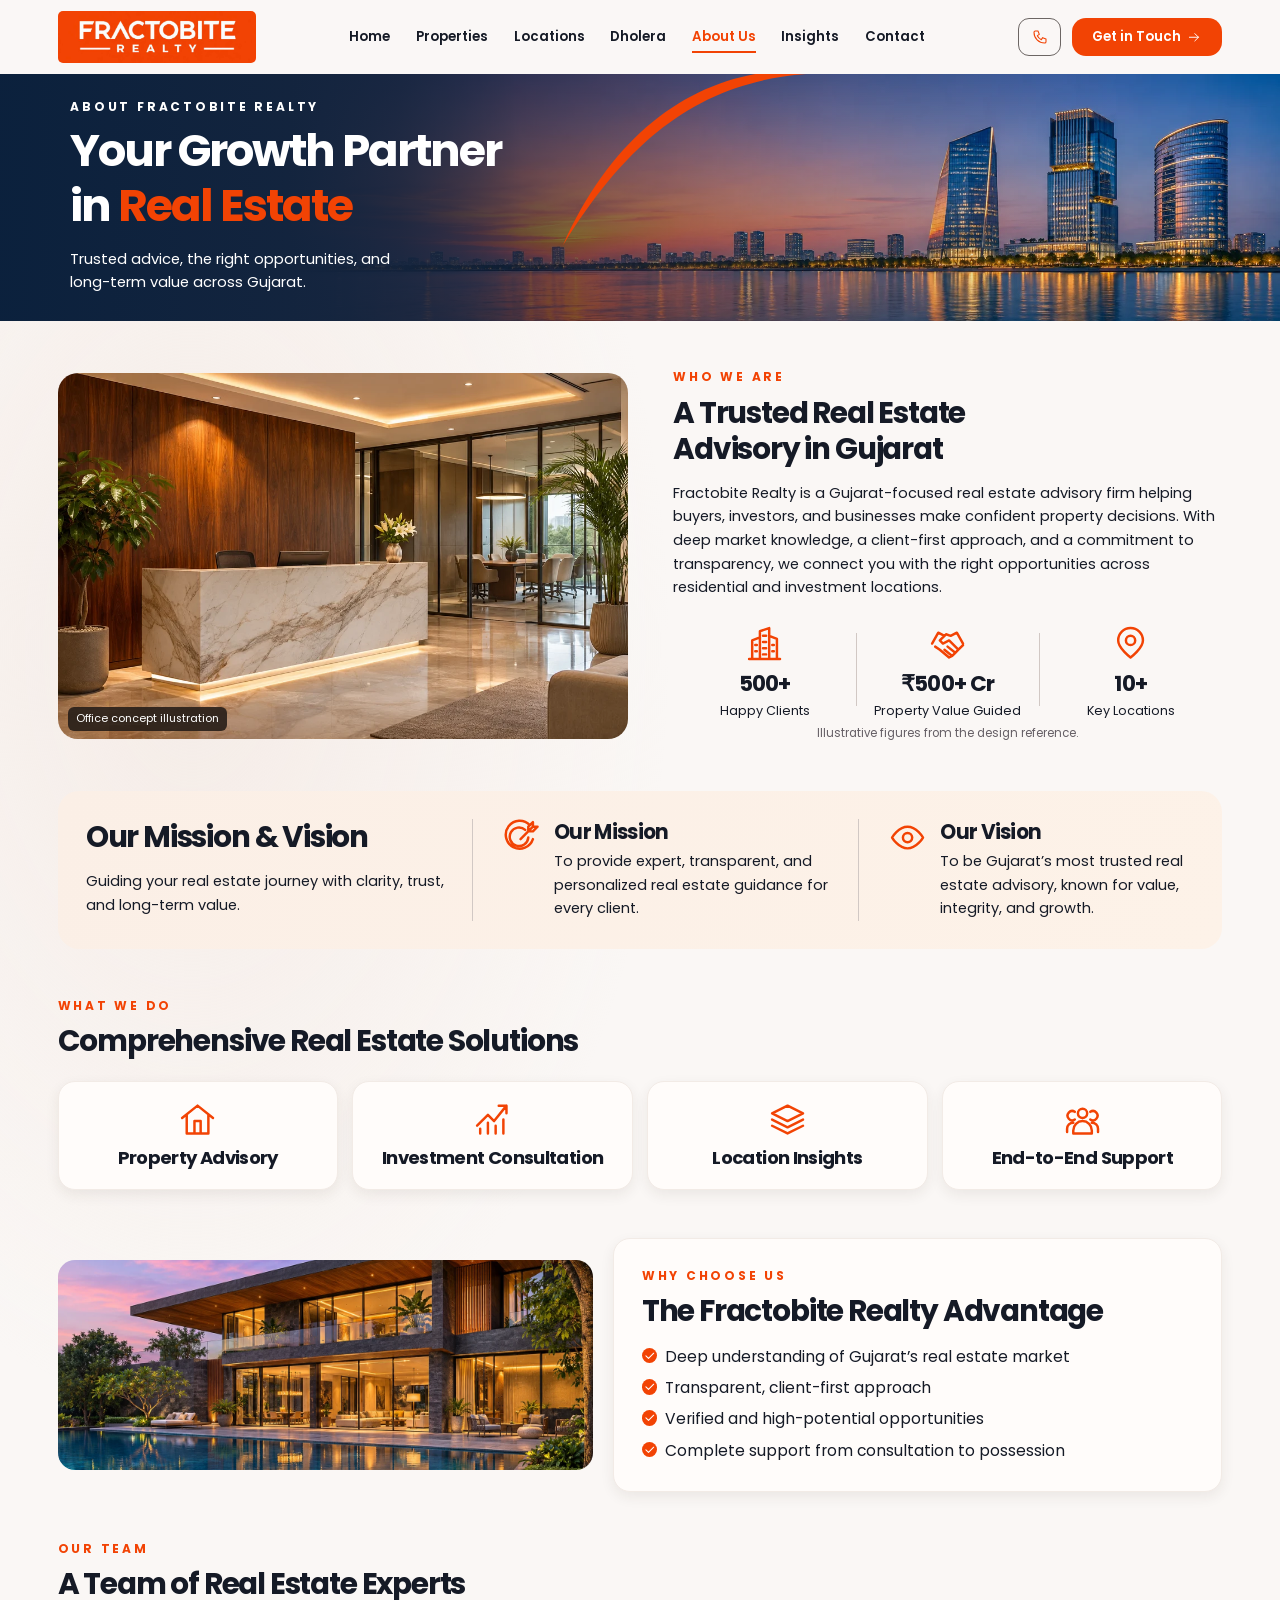
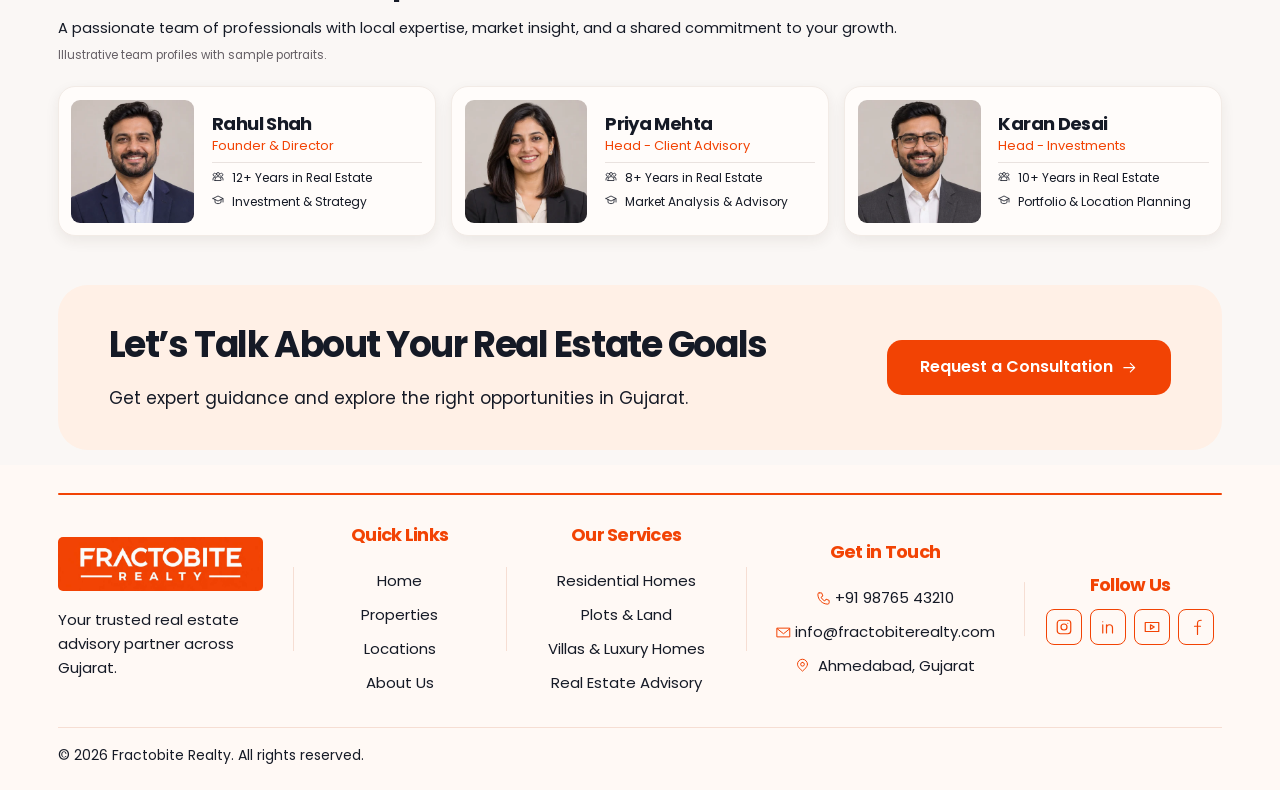
==== commit e52811ef: "Simplify Dholera cards and standardize site CTAs" ====
--- a/about.html
+++ b/about.html
@@ -9,7 +9,7 @@
   <link rel="preload" href="assets/fonts/poppins-400.woff2" as="font" type="font/woff2" crossorigin>
   <link rel="preload" href="assets/fonts/poppins-600.woff2" as="font" type="font/woff2" crossorigin>
   <link rel="preload" href="assets/fonts/poppins-700.woff2" as="font" type="font/woff2" crossorigin>
-  <link rel="stylesheet" href="style.css?v=dholera-navigation">
+  <link rel="stylesheet" href="style.css?v=shared-hero-cta">
   <script defer src="script.js?v=dholera-navigation"></script>
 </head>
 <body>
@@ -187,7 +187,7 @@
     </div>
   </section>
 
-  <section class="container contact-cta" aria-labelledby="about-cta-title">
+  <section class="container contact-cta contact-cta--compact" aria-labelledby="about-cta-title">
     <div>
       <h2 id="about-cta-title">Let’s Talk About Your Real Estate Goals</h2>
       <p>Get expert guidance and explore the right opportunities in Gujarat.</p>
--- a/style.css
+++ b/style.css
@@ -195,9 +195,10 @@
 .hero-copy { grid-area: copy; position: relative; z-index: 1; align-self: end; }
 .hero-eyebrow { color: var(--ink); font-size: clamp(.7rem, 1.15vw, 1rem); margin-bottom: var(--text-gap-medium); }
 .hero-eyebrow span { color: var(--brand-orange); }
-.hero h1 { font-size: clamp(2.45rem, 4.2vw, 3.78rem); line-height: var(--hero-line-height); font-weight: 700; letter-spacing: -.052em; color: #282525; }
+.hero-heading { font-size: clamp(2.45rem, 4.2vw, 3.78rem); line-height: var(--hero-line-height); font-weight: 700; letter-spacing: -.052em; }
+.hero h1 { color: #282525; }
 .hero h1 span { color: var(--brand-orange); }
-.hero-copy > p:last-child { margin-top: var(--text-gap-medium); font-size: clamp(.72rem, 1.24vw, 1.07rem); }
+.hero-description { margin-top: var(--text-gap-medium); font-size: clamp(.72rem, 1.24vw, 1.07rem); }
 
 /* 07. HERO IMAGE GEOMETRY */
 .hero-visual {
@@ -208,7 +209,26 @@
 }
 .hero-image { position: absolute; inset: 0; height: 100%; object-fit: cover; object-position: center; }
 .hero-image--outgoing { position: absolute; inset: 0; pointer-events: none; }
+.hero-outline { display: none; }
 .hero-dots { position: absolute; right: 7%; bottom: 4%; display: flex; align-items: center; gap: 4px; }
+@media (min-width: 1024px) {
+  .hero-visual { border-radius: 0; clip-path: url(#hero-frame-clip); }
+  .hero-image { object-position: 57% center; }
+  .hero-outline {
+    position: absolute;
+    inset: 0;
+    z-index: 1;
+    display: block;
+    width: 100%;
+    height: 100%;
+    fill: none;
+    stroke: var(--brand-orange);
+    /* The shared clip retains the inner half of the stroke. */
+    stroke-width: 3.5px;
+    pointer-events: none;
+  }
+  .hero-dots { z-index: 2; }
+}
 .hero-dots button { display: grid; place-items: center; width: 16px; min-height: 22px; padding: 0; background: transparent; border: 0; }
 .hero-dots button::after { content: ''; width: 100%; height: 3px; border-radius: 3px; background: #fff; }
 .hero-dots button[aria-pressed="true"]::after { background: var(--brand-orange); }
@@ -634,11 +654,8 @@
   .hero-copy { margin-inline: 4.5%; }
   .hero-eyebrow { font-size: clamp(.64rem, 2.8vw, .92rem); margin-bottom: clamp(10px, 2.6vw, 18px); }
   .hero-eyebrow span { color: var(--brand-orange); }
-  .hero h1 {
-    font-size: clamp(2rem, 9.1vw, 3.4rem);
-    letter-spacing: -.04em;
-    color: var(--ink);
-  }
+  .hero-heading { font-size: clamp(2rem, 9.1vw, 3.4rem); letter-spacing: -.04em; }
+  .hero h1 { color: var(--ink); }
 
   .hero h1::after {
     content: '';
@@ -650,7 +667,7 @@
     background: var(--brand-orange);
   }
 
-  .hero-copy > p:last-child {
+  .hero-description {
     margin-top: clamp(8px, 2.5vw, 15px);
     font-size: clamp(.75rem, 3.25vw, .97rem);
     line-height: var(--body-line-height);
@@ -709,7 +726,7 @@
 .page-intro { margin-bottom: clamp(20px, 3vw, 42px); }
 .page-intro h1 { max-width: 23ch; font-size: clamp(2rem, 5vw, 3.8rem); letter-spacing: -.05em; }
 .page-intro p { max-width: 69ch; margin-top: var(--text-gap-medium); }
-.inner-page h2 { font-size: clamp(1.25rem, 2.5vw, 1.85rem); }
+.inner-page h2:not(.contact-cta h2) { font-size: clamp(1.25rem, 2.5vw, 1.85rem); }
 .filter-panel, .page-panel, .directory-card, .disclosure-list > details { border: 1px solid #e9ddd5; border-radius: 18px; background: #fffdfa; }
 .filter-panel { display: flex; flex-wrap: wrap; align-items: end; gap: var(--form-gap); padding: 1rem; margin-bottom: var(--text-gap-medium); }
 .filter-panel label { flex: 1 1 160px; }
@@ -887,24 +904,6 @@
 .offer-card .circle { position: absolute; right: 8px; top: 50%; transform: translateY(-50%); width: 24px; height: 24px; color: var(--brand-orange); font-size: .8rem; }
 .offer-card a:hover .circle, .offer-card a:focus-visible .circle { color: #fff; background: var(--brand-orange); }
 
-.catalog-cta {
-  display: flex;
-  align-items: center;
-  justify-content: space-between;
-  gap: var(--text-gap-medium);
-  margin-block: var(--section-gap) var(--text-gap-medium);
-  padding: clamp(14px, 2vw, 25px) clamp(16px, 3vw, 42px);
-  border-radius: 19px;
-  color: #fff;
-  background: linear-gradient(90deg, #a83200 0%, #bc3c04ed 45%, #97330091 100%),
-    url('assets/properties/residential-hero.webp') right 67% / cover;
-}
-.catalog-cta h2 { font-size: clamp(1.3rem, 2.25vw, 1.95rem); line-height: var(--heading-line-height); }
-.catalog-cta p { margin-top: var(--text-gap-small); font-size: clamp(.8rem, 1.2vw, 1rem); }
-.catalog-cta .button .icon { color: inherit; }
-.catalog-cta .button { flex: none; background: #fff; color: var(--brand-orange); }
-.catalog-cta .button:hover { background: #ffefe6; }
-
 .property-slider, .property-slider-viewport { display: contents; }
 
 @media (width > 768px) {
@@ -1026,9 +1025,6 @@
     background: #c6bcb6;
   }
   .property-slider-dots button[aria-pressed="true"]::after { width: 16px; background: var(--brand-orange); }
-}
-@media (max-width: 639px) {
-  .catalog-cta { align-items: flex-start; flex-direction: column; }
 }
 
 /* Locations page */
@@ -1319,12 +1315,6 @@
 .insight-card summary::-webkit-details-marker { display: none; }
 .insight-card summary::marker { content: ''; }
 .insight-card details[open] summary .icon { transform: rotate(90deg); }
-
-.insights-cta {
-  background: linear-gradient(90deg, #bb3d05 0%, #d75012ed 48%, #9f332789 100%),
-    url('assets/properties/residential-hero.webp') right 67% / cover;
-}
-.insights-cta .button { border-radius: 99px; }
 
 @media (max-width: 850px) {
   .insight-grid { grid-template-columns: minmax(0, 1fr); }
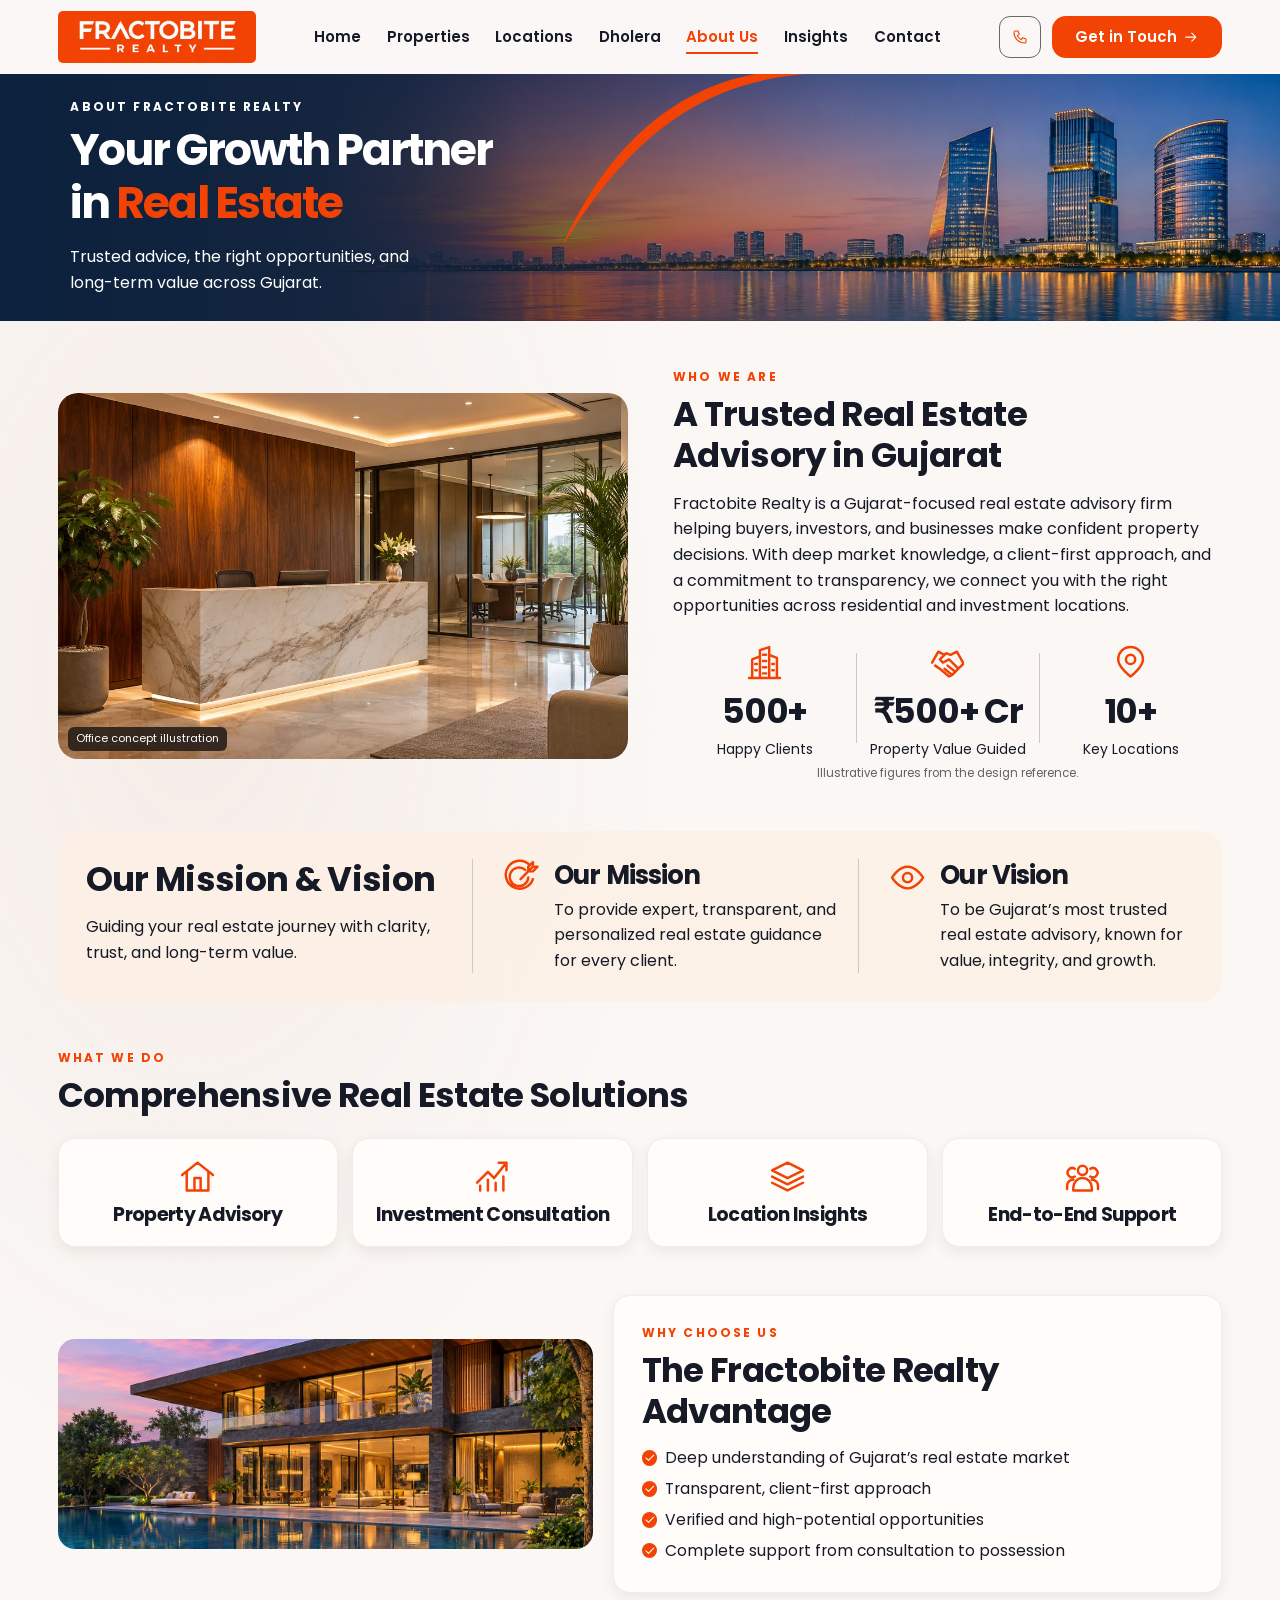
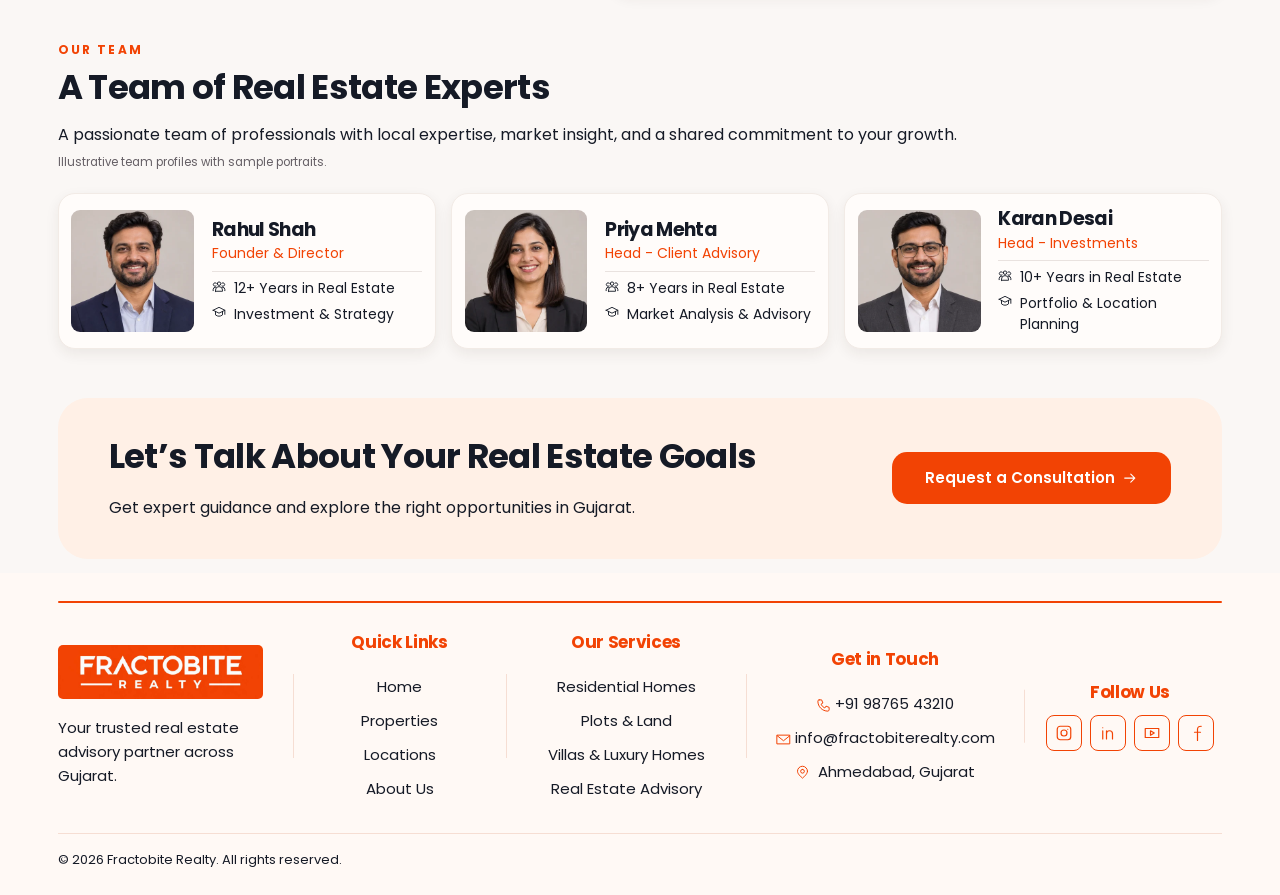
==== commit f5472214: "Refine global typography and Dholera government sections" ====
--- a/about.html
+++ b/about.html
@@ -9,7 +9,7 @@
   <link rel="preload" href="assets/fonts/poppins-400.woff2" as="font" type="font/woff2" crossorigin>
   <link rel="preload" href="assets/fonts/poppins-600.woff2" as="font" type="font/woff2" crossorigin>
   <link rel="preload" href="assets/fonts/poppins-700.woff2" as="font" type="font/woff2" crossorigin>
-  <link rel="stylesheet" href="style.css?v=shared-hero-cta">
+  <link rel="stylesheet" href="style.css?v=typography-system">
   <script defer src="script.js?v=dholera-navigation"></script>
 </head>
 <body>
--- a/style.css
+++ b/style.css
@@ -73,12 +73,12 @@
   --container: min(calc(100% - 2 * var(--site-gutter)), var(--site-max-width));
   /* Typography roles and spacing between related elements. */
   --hero-line-height: 1.18;
-  --page-title-line-height: 1.21;
-  --heading-line-height: 1.22;
-  --subheading-line-height: 1.32;
-  --body-line-height: 1.62;
-  --detail-line-height: 1.52;
-  --button-line-height: 1.28;
+  --page-title-line-height: 1.2;
+  --heading-line-height: 1.2;
+  --subheading-line-height: 1.3;
+  --body-line-height: 1.6;
+  --detail-line-height: 1.5;
+  --button-line-height: 1.2;
   --text-gap-tight: 4px;
   --text-gap-small: clamp(8px, .75vw, 12px);
   --text-gap-medium: clamp(12px, 1.15vw, 16px);
@@ -87,10 +87,49 @@
   --section-gap: clamp(32px, 3.8vw, 56px);
   --section-gap-wide: clamp(36px, 4.5vw, 64px);
   --form-gap: clamp(12px, 1.2vw, 18px);
-  font-family: Poppins, 'Poppins Metrics Fallback', Arial, sans-serif;
+  --font-primary: Poppins, 'Poppins Metrics Fallback', Arial, sans-serif;
+  --text-hero: 56px;
+  --text-page-title: 44px;
+  --text-h2: 34px;
+  --text-h3: 26px;
+  --text-h4: 22px;
+  --text-card-title: 19px;
+  --text-card-description: 14px;
+  --text-body: 16px;
+  --text-body-small: 14px;
+  --text-eyebrow: 12px;
+  --tracking-eyebrow: .18em;
+  --text-form-label: 14px;
+  --text-field: 15px;
+  --text-button: 15px;
+  --text-navbar: 15px;
+  --text-footer-heading: 17px;
+  --text-footer-link: 15px;
+  --text-copyright: 13px;
+  --text-stat-value: 34px;
+  --weight-regular: 400;
+  --weight-medium: 500;
+  --weight-semibold: 600;
+  --weight-bold: 700;
+  /* The bundled Poppins files top out at 700. */
+  --weight-extrabold: var(--weight-bold);
+  --line-height-card: 1.3;
+  font-family: var(--font-primary);
   line-height: var(--body-line-height);
   color: var(--ink);
   background: var(--paper);
+}
+
+@media (768px <= width < 1024px) {
+  :root { --text-hero: 44px; --text-page-title: 36px; --text-h2: 30px; --text-h3: 24px; --text-card-title: 18px; --text-stat-value: 30px; }
+}
+@media (max-width: 767px) {
+  :root {
+    --text-hero: 36px; --text-page-title: 30px; --text-h2: 26px; --text-h3: 22px;
+    --text-card-title: 17px; --text-body: 15px; --text-button: 14px;
+    --text-eyebrow: 11px; --tracking-eyebrow: .14em; --text-stat-value: 27px;
+    --heading-line-height: 1.25; --hero-line-height: 1.2; --line-height-card: 1.35;
+  }
 }
 
 /* 03. RESET */
@@ -118,7 +157,7 @@
 
 /* 04. GLOBAL LAYOUT */
 html { scroll-behavior: smooth; }
-body { background: radial-gradient(ellipse at 15% 27%, #f5ece7, transparent 31%), var(--paper); }
+body { font-size: var(--text-body); background: radial-gradient(ellipse at 15% 27%, #f5ece7, transparent 31%), var(--paper); }
 .container { width: var(--container); margin-inline: auto; }
 @media (768px <= width < 1024px) {
   :root { --site-gutter: 24px; }
@@ -131,13 +170,15 @@
 }
 .icon-library { position: absolute; width: 0; height: 0; overflow: hidden; }
 .icon { width: 1em; height: 1em; fill: none; stroke: currentColor; stroke-width: 1.6; stroke-linecap: round; stroke-linejoin: round; flex: none; vertical-align: middle; }
-.eyebrow { color: var(--brand-orange); font-size: clamp(.64rem, .94vw, .82rem); font-weight: 700; line-height: var(--subheading-line-height); letter-spacing: .23em; text-transform: uppercase; }
+.eyebrow { color: var(--brand-orange); font-size: var(--text-eyebrow); font-weight: var(--weight-bold); line-height: var(--subheading-line-height); letter-spacing: var(--tracking-eyebrow); text-transform: uppercase; }
 h1 { line-height: var(--page-title-line-height); }
 h2 { line-height: var(--heading-line-height); }
+h3 { font-size: var(--text-h3); }
+h4 { font-size: var(--text-h4); }
 h3, h4, h5, h6 { line-height: var(--subheading-line-height); }
-h2 { font-size: clamp(1.7rem, 3vw, 2.65rem); letter-spacing: -.04em; }
+h2 { font-size: var(--text-h2); letter-spacing: -.02em; }
 p + p { margin-block-start: var(--text-gap-small); }
-.button { display: inline-flex; align-items: center; justify-content: center; gap: .45em; background: var(--brand-orange); color: #fff; border: 1px solid transparent; border-radius: 14px; padding: .72em 1.45em; font-size: clamp(.7rem, 1.05vw, .92rem); font-weight: 600; line-height: var(--button-line-height); white-space: nowrap; }
+.button { display: inline-flex; align-items: center; justify-content: center; gap: .45em; background: var(--brand-orange); color: #fff; border: 1px solid transparent; border-radius: 14px; padding: .72em 1.45em; font-size: var(--text-button); font-weight: var(--weight-semibold); line-height: var(--button-line-height); white-space: nowrap; }
 .button:not(.button--outline):hover { box-shadow: 0 3px 9px #151a2633; }
 .button:not(.button--outline):active { filter: none; box-shadow: inset 0 2px 4px #151a2633; }
 .button:disabled { opacity: .55; cursor: default; }
@@ -171,7 +212,7 @@
 }
 .site-nav, .header-actions { display: flex; align-items: center; }
 .site-nav { gap: clamp(12px, 2vw, 31px); }
-.site-nav a { position: relative; padding: .55em 0; font-size: clamp(.67rem, 1.04vw, .92rem); font-weight: 600; line-height: var(--subheading-line-height); white-space: nowrap; }
+.site-nav a { position: relative; padding: .55em 0; font-size: var(--text-navbar); font-weight: var(--weight-semibold); line-height: var(--button-line-height); white-space: nowrap; }
 .site-nav .icon { display: none; }
 .site-nav a:hover, .site-nav a[aria-current] { color: var(--brand-orange); }
 .site-nav a[aria-current]::after { content: ''; position: absolute; left: 0; right: 0; bottom: 0; height: 2px; background: var(--brand-orange); }
@@ -181,28 +222,31 @@
 .menu-button { display: none; align-self: center; }
 
 /* 06. HERO */
-.hero { --hero-copy-width: min(36.96vw, 541.8px); }
+.hero, .dholera-hero {
+  --hero-copy-width: min(36.96vw, 541.8px);
+  /* Account for the homepage search panel's 96% width when setting clearance. */
+  --hero-column-gap: calc(clamp(32px, 3vw, 40px) - var(--hero-copy-width) * .04);
+}
 .hero-inner {
   display: grid;
   grid-template-columns: var(--hero-copy-width) minmax(0, 1fr);
   grid-template-areas: 'copy visual' 'search visual';
-  /* Account for the search panel's 96% width when setting its clearance. */
-  column-gap: calc(clamp(32px, 3vw, 40px) - var(--hero-copy-width) * .04);
+  column-gap: var(--hero-column-gap);
   align-content: center;
   min-height: clamp(365px, 35.8vw, 515px);
   padding-block: clamp(24px, 3vw, 44px) clamp(20px, 2vw, 30px);
 }
 .hero-copy { grid-area: copy; position: relative; z-index: 1; align-self: end; }
-.hero-eyebrow { color: var(--ink); font-size: clamp(.7rem, 1.15vw, 1rem); margin-bottom: var(--text-gap-medium); }
+.hero-eyebrow { color: var(--ink); font-size: var(--text-eyebrow); margin-bottom: var(--text-gap-medium); }
 .hero-eyebrow span { color: var(--brand-orange); }
-.hero-heading { font-size: clamp(2.45rem, 4.2vw, 3.78rem); line-height: var(--hero-line-height); font-weight: 700; letter-spacing: -.052em; }
+.hero-heading { font-size: var(--text-hero); line-height: var(--hero-line-height); font-weight: var(--weight-extrabold); letter-spacing: -.025em; }
 .hero h1 { color: #282525; }
 .hero h1 span { color: var(--brand-orange); }
-.hero-description { margin-top: var(--text-gap-medium); font-size: clamp(.72rem, 1.24vw, 1.07rem); }
+.hero-description { margin-top: var(--text-gap-large); font-size: var(--text-body); }
 
 /* 07. HERO IMAGE GEOMETRY */
-.hero-visual {
-  grid-area: visual;
+.hero-visual { grid-area: visual; }
+.hero-media {
   position: relative;
   overflow: hidden;
   border-radius: 18px;
@@ -212,7 +256,7 @@
 .hero-outline { display: none; }
 .hero-dots { position: absolute; right: 7%; bottom: 4%; display: flex; align-items: center; gap: 4px; }
 @media (min-width: 1024px) {
-  .hero-visual { border-radius: 0; clip-path: url(#hero-frame-clip); }
+  .hero-media { border-radius: 0; clip-path: url(#hero-frame-clip); }
   .hero-image { object-position: 57% center; }
   .hero-outline {
     position: absolute;
@@ -239,7 +283,7 @@
 /* 08. SEARCH INTERFACE */
 .property-search { grid-area: search; position: relative; z-index: 1; align-self: start; width: 96%; margin-top: var(--text-gap-section); border-radius: 13px; background: #fff; box-shadow: 0 10px 27px #46302118; }
 .search-tabs { display: grid; grid-template-columns: repeat(3, 1fr); }
-.search-tabs button { display: flex; align-items: center; justify-content: center; gap: .55em; border: 0; border-radius: 12px 12px 0 0; background: linear-gradient(#fff, #f4f1f0); padding: .88em .15em; font-size: clamp(.65rem, 1.03vw, .88rem); line-height: var(--button-line-height); font-weight: 700; }
+.search-tabs button { display: flex; align-items: center; justify-content: center; gap: .55em; border: 0; border-radius: 12px 12px 0 0; background: linear-gradient(#fff, #f4f1f0); padding: .88em .15em; font-size: var(--text-button); line-height: var(--button-line-height); font-weight: var(--weight-bold); }
 .search-tabs .icon { font-size: 1.5em; }
 .search-tabs button[aria-pressed="true"] { color: #fff; background: var(--brand-orange); }
 .search-controls { display: flex; gap: var(--text-gap-medium); padding: clamp(8px, 1vw, 14px); }
@@ -275,7 +319,7 @@
   color: var(--brand-orange);
   font-size: clamp(38px, 3.1vw, 46px);
 }
-.benefit h2 { font-size: clamp(16px, 1.4vw, 20px); letter-spacing: -.035em; line-height: var(--subheading-line-height); }
+.benefit h2 { font-size: var(--text-card-title); letter-spacing: -.035em;   line-height: var(--line-height-card); }
 .benefit p { margin-top: var(--text-gap-small); font-size: clamp(14px, 1.05vw, 16px); line-height: var(--detail-line-height); }
 
 @media (max-width: 1023px) {
@@ -289,17 +333,17 @@
   .benefits { margin-top: var(--text-gap-large); padding-block: var(--text-gap-large); }
   .benefit { grid-row: span 2; }
   .benefit > .icon { margin-bottom: var(--text-gap-small); font-size: clamp(26px, 7.4vw, 32px); }
-  .benefit h2 { font-size: clamp(13px, 3.5vw, 15px); }
+  .benefit h2 { font-size: var(--text-card-title);  line-height: var(--line-height-card); }
   .benefit p { display: none; }
 }
 
 /* 10. ABOUT SECTION */
 .about { display: grid; grid-template-columns: 46% 34% 1fr; gap: 2.3%; align-items: center; margin-top: var(--section-gap); }
 .about-copy h2 { margin-top: var(--text-gap-small); }
-.about-copy > p:not(.eyebrow) { font-size: clamp(.73rem, 1.16vw, 1.01rem); margin-block: var(--text-gap-medium) var(--text-gap-large); }
+.about-copy > p:not(.eyebrow) { font-size: var(--text-body); margin-block: var(--text-gap-medium) var(--text-gap-large); }
 .about-stats { display: grid; align-content: space-between; align-self: center; gap: var(--text-gap-medium); min-height: 84%; padding-left: 24%; border-left: 1px solid #bdb4af; }
-.about-stats dt { color: var(--brand-orange); font-size: clamp(1.5rem, 2.5vw, 2.2rem); font-weight: 700; letter-spacing: -.04em; line-height: var(--heading-line-height); }
-.about-stats dd { font-size: clamp(.69rem, 1.12vw, 1rem); margin-top: var(--text-gap-tight); }
+.about-stats dt { color: var(--brand-orange); font-size: var(--text-stat-value); font-weight: var(--weight-bold); letter-spacing: -.04em; line-height: var(--heading-line-height); }
+.about-stats dd { font-size: var(--text-body-small); margin-top: var(--text-gap-tight); }
 
 /* 11. ABOUT IMAGE COLLAGE */
 .about-collage { display: flex; align-items: center; height: clamp(180px, 22.5vw, 325px); padding-left: 8%; padding-right: 14%; gap: 3.5%; transform: skewX(-20deg); }
@@ -312,7 +356,7 @@
 /* 12. PROPERTY CATEGORIES */
 .properties, .prime-locations { margin-top: var(--section-gap-wide); }
 .properties-header { display: flex; justify-content: space-between; align-items: end; margin-bottom: var(--text-gap-large); }
-.properties h2 { font-size: clamp(1.6rem, 2.52vw, 2.25rem); margin-top: var(--text-gap-small); }
+.properties h2 { font-size: var(--text-h2); margin-top: var(--text-gap-small); }
 .carousel-controls { display: flex; gap: .7em; padding-bottom: .55em; font-size: clamp(1rem, 1.6vw, 1.42rem); }
 .carousel-controls .circle { color: var(--brand-orange); }
 .carousel-controls .next { background: var(--brand-orange); color: #fff; border-color: var(--brand-orange); }
@@ -326,8 +370,8 @@
 .property-card { min-width: 0; overflow: hidden; border-radius: clamp(32px, 5.6vw, 75px) clamp(28px, 4.9vw, 68px) 19px 19px; background: #fffcfa; box-shadow: 0 6px 14px #2f171316; scroll-snap-align: start; }
 .property-image { aspect-ratio: 1.68; object-fit: cover; }
 .property-card-content { position: relative; padding: 1.42em 2.7em var(--text-gap-medium) 1.55em; font-size: clamp(.66rem, 1vw, .89rem); }
-.property-card h3 { font-size: 1.13em; line-height: var(--subheading-line-height); letter-spacing: -.045em; }
-.property-card p { margin-top: var(--text-gap-tight); line-height: var(--detail-line-height); }
+.property-card h3 { font-size: var(--text-card-title);  letter-spacing: -.045em;  line-height: var(--line-height-card); }
+.property-card p { margin-top: var(--text-gap-small); font-size: var(--text-card-description); line-height: var(--detail-line-height); }
 .property-icon { display: grid; place-items: center; position: absolute; left: .32em; bottom: calc(100% - .72em); width: 1.9em; height: 1.9em; border-radius: 50%; background: #fff; color: var(--brand-orange); font-size: 1.95em; }
 .property-card .circle { position: absolute; right: .9em; top: 50%; transform: translateY(-35%); color: var(--brand-orange); }
 .property-card .circle:hover, .carousel-controls button:not(:disabled):hover { background: var(--brand-orange); color: white; }
@@ -347,14 +391,14 @@
 }
 .prime-locations .eyebrow { margin-bottom: var(--text-gap-small); color: var(--ink); }
 .prime-locations .eyebrow span, .prime-locations h2 span { color: var(--brand-orange); }
-.prime-locations h2 { font-size: clamp(1.55rem, 2.6vw, 2.35rem); }
+.prime-locations h2 { font-size: var(--text-h2); }
 .prime-locations h2 span { display: block; }
 .prime-locations-copy > p:not(.eyebrow) {
   max-width: 40ch;
   margin-block: var(--text-gap-medium) var(--text-gap-large);
-  font-size: clamp(.875rem, 1.15vw, 1rem);
-}
-.prime-locations-copy > .button { min-height: 44px; font-size: clamp(.8rem, 1.1vw, .95rem); }
+  font-size: var(--text-body);
+}
+.prime-locations-copy > .button { min-height: 44px; font-size: var(--text-button); }
 .location-options {
   display: grid;
   grid-template-columns: repeat(4, minmax(0, 1fr));
@@ -391,10 +435,10 @@
 .location-card strong {
   grid-area: 1 / 2;
   align-self: center;
-  font-size: clamp(.75rem, 1.02vw, .95rem);
-  line-height: var(--subheading-line-height);
-}
-.location-card small { grid-area: 2 / 2; font-size: clamp(.7rem, .88vw, .82rem); line-height: var(--detail-line-height); }
+  font-size: var(--text-card-title);
+
+ line-height: var(--line-height-card); }
+.location-card small { grid-area: 2 / 2; font-size: var(--text-body-small); line-height: var(--detail-line-height); }
 .location-card .circle {
   grid-area: 1 / 3 / 3;
   align-self: center;
@@ -435,26 +479,26 @@
 .contact-cta--compact { padding: clamp(35px, 3vw, 40px) clamp(45px, 4vw, 55px); }
 .contact-cta--compact p { margin-top: 14px; }
 .inner-page .contact-cta { margin-bottom: var(--text-gap-medium); }
-.contact-cta h2 { font-size: clamp(36px, 2.8vw, 40px); line-height: 1.2; }
-.contact-cta p { margin-top: 18px; font-size: clamp(17px, 1.3vw, 18px); line-height: 1.6; }
+.contact-cta h2 { font-size: var(--text-h2); line-height: 1.2; }
+.contact-cta p { margin-top: 18px; font-size: var(--text-body); line-height: 1.6; }
 .contact-cta > .button {
   justify-self: end;
   gap: .5em;
   padding: 16px clamp(28px, 2.5vw, 34px);
   border-radius: 15px;
-  font-size: 16px;
+  font-size: var(--text-button);
   white-space: normal;
 }
 .contact-cta > .button:hover { background: color-mix(in srgb, var(--brand-orange), black 14%); box-shadow: none; }
 @media (769px <= width <= 1024px) {
   .contact-cta { padding: 50px clamp(32px, 5vw, 52px); }
   .contact-cta--compact { padding: 35px clamp(32px, 5vw, 45px); }
-  .contact-cta h2 { font-size: clamp(30px, 3.3vw, 34px); }
+  .contact-cta h2 { font-size: var(--text-h2); }
 }
 @media (max-width: 768px) {
   .contact-cta { grid-template-columns: minmax(0, 1fr); padding: clamp(26px, 5vw, 30px); border-radius: 22px; }
-  .contact-cta h2 { font-size: clamp(26px, 5.2vw, 28px); }
-  .contact-cta p { font-size: clamp(15px, 3vw, 16px); }
+  .contact-cta h2 { font-size: var(--text-h2); }
+  .contact-cta p { font-size: var(--text-body); }
   .contact-cta > .button { justify-self: start; max-width: 100%; }
 }
 
@@ -463,7 +507,7 @@
   padding-block: 28px 24px;
   background: #fff9f5;
   color: var(--ink);
-  font-size: .9375rem;
+  font-size: var(--text-footer-link);
   line-height: 1.6;
   text-align: left;
 }
@@ -500,7 +544,7 @@
 .brand--footer { width: min(100%, 205px); }
 .brand--footer img { aspect-ratio: var(--brand-aspect); object-fit: cover; object-position: center 49%; }
 .footer-brand-description { margin-top: 17px; }
-.footer-grid h2 { color: var(--brand-orange); font-size: 1.125rem; line-height: var(--subheading-line-height); margin-bottom: 12px; }
+.footer-grid h2 { color: var(--brand-orange); font-size: var(--text-footer-heading); line-height: var(--subheading-line-height); margin-bottom: 12px; }
 .footer-grid a:not(.brand, .social-links a), .footer-contact p { display: block; margin-top: 10px; overflow-wrap: anywhere; }
 .footer-grid a:not(.brand, .social-links a):hover { color: var(--brand-orange); text-decoration: underline; }
 .footer-contact :is(a, p):not(.brand) { display: flex; align-items: baseline; gap: 8px; max-width: 100%; }
@@ -514,7 +558,7 @@
   margin-top: 32px;
   padding-top: 16px;
   border-top: 1px solid #f6ded3;
-  font-size: .875rem;
+  font-size: var(--text-copyright);
 }
 @media (768px < width <= 1024px) {
   .footer-grid { grid-template-columns: repeat(3, minmax(0, 1fr)); gap: 28px 24px; align-items: start; }
@@ -546,7 +590,7 @@
 @media (min-width: 768px) and (max-width: 820px) {
   .site-nav { position: absolute; display: none; top: 100%; right: 4.5%; width: min(250px, 91%); background: white; box-shadow: 0 10px 24px #2c1e1922; border-radius: 0 0 12px 12px; padding: .7rem 1rem; align-items: stretch; gap: 0; }
   .site-nav.is-open { display: grid; }
-  .site-nav a { padding: .65rem .15rem; text-align: left; font-size: .84rem; }
+  .site-nav a { padding: .65rem .15rem; text-align: left; font-size: var(--text-navbar); }
 }
 
 /* 19. MOBILE HEADER AND HOME HERO */
@@ -606,8 +650,9 @@
     padding: 6px clamp(12px, 3.6vw, 18px);
     border-radius: 11px;
     color: #111a31;
-    font-size: clamp(16px, 4.3vw, 18px);
-    font-weight: 700;
+    font-size: var(--text-navbar);
+    font-weight: var(--weight-semibold);
+    line-height: var(--button-line-height);
   }
   .site-nav a:focus-visible { outline-offset: -2px; }
   .site-nav .icon { display: block; width: 100%; height: auto; aspect-ratio: 1; }
@@ -652,9 +697,9 @@
   }
 
   .hero-copy { margin-inline: 4.5%; }
-  .hero-eyebrow { font-size: clamp(.64rem, 2.8vw, .92rem); margin-bottom: clamp(10px, 2.6vw, 18px); }
+  .hero-eyebrow { font-size: var(--text-eyebrow); margin-bottom: clamp(10px, 2.6vw, 18px); }
   .hero-eyebrow span { color: var(--brand-orange); }
-  .hero-heading { font-size: clamp(2rem, 9.1vw, 3.4rem); letter-spacing: -.04em; }
+  .hero-heading { font-size: var(--text-hero); letter-spacing: -.025em; }
   .hero h1 { color: var(--ink); }
 
   .hero h1::after {
@@ -669,11 +714,11 @@
 
   .hero-description {
     margin-top: clamp(8px, 2.5vw, 15px);
-    font-size: clamp(.75rem, 3.25vw, .97rem);
+    font-size: var(--text-body);
     line-height: var(--body-line-height);
   }
 
-  .hero-visual { aspect-ratio: 2 / 1; border-radius: 16px; }
+  .hero-media { aspect-ratio: 2 / 1; border-radius: 16px; }
 
   .hero-dots { right: 4%; bottom: 4%; gap: 5px; }
   .hero-dots button { width: clamp(15px, 4.6vw, 24px); min-height: 24px; }
@@ -687,7 +732,7 @@
     min-height: 42px;
     border-radius: 0;
     gap: clamp(4px, 1.5vw, 10px);
-    font-size: clamp(.66rem, 2.9vw, .86rem);
+    font-size: var(--text-button);
   }
   .search-tabs button + button { border-left: 1px solid #ebe7e5; }
   .search-tabs button:first-child { border-top-left-radius: var(--mobile-hero-rounding); }
@@ -696,7 +741,7 @@
   .search-tabs button:first-child[aria-pressed="true"] { border-top-left-radius: var(--mobile-hero-rounding); }
   .search-tabs button:last-child[aria-pressed="true"] { border-top-right-radius: var(--mobile-hero-rounding); }
   .search-controls { gap: clamp(7px, 2.2vw, 13px); padding: clamp(8px, 2vw, 13px); }
-  .search-submit { min-width: 44px; min-height: 44px; border-radius: 9px; padding: 0; font-size: .85rem; }
+  .search-submit { min-width: 44px; min-height: 44px; border-radius: 9px; padding: 0; font-size: var(--text-button); }
 }
 
 /* Remaining mobile layout */
@@ -704,7 +749,7 @@
   .about { grid-template-columns: 1fr; gap: var(--text-gap-large); }
   .about-collage-frame { overflow: clip; }
   .about-collage { width: min(100%, 445px); height: clamp(165px, 49vw, 235px); margin-inline: auto; padding-inline: 12% 10%; }
-  .about-copy > p:not(.eyebrow) { font-size: .83rem; }
+  .about-copy > p:not(.eyebrow) { font-size: var(--text-body); }
   .about-stats { grid-template-columns: repeat(3, minmax(0, 1fr)); text-align: center; border-left: 0; border-top: 1px solid var(--line); padding: .9em 0 0; }
   .property-cards { grid-auto-columns: 100%; }
   .property-card-content { font-size: .8rem; }
@@ -724,9 +769,9 @@
 /* Interior pages */
 .inner-page { min-height: 55vh; padding-block: clamp(28px, 5vw, 70px); }
 .page-intro { margin-bottom: clamp(20px, 3vw, 42px); }
-.page-intro h1 { max-width: 23ch; font-size: clamp(2rem, 5vw, 3.8rem); letter-spacing: -.05em; }
+.page-intro h1 { max-width: 23ch; font-size: var(--text-page-title); letter-spacing: -.05em; }
 .page-intro p { max-width: 69ch; margin-top: var(--text-gap-medium); }
-.inner-page h2:not(.contact-cta h2) { font-size: clamp(1.25rem, 2.5vw, 1.85rem); }
+.inner-page h2:not(.contact-cta h2) { font-size: var(--text-h2); }
 .filter-panel, .page-panel, .directory-card, .disclosure-list > details { border: 1px solid #e9ddd5; border-radius: 18px; background: #fffdfa; }
 .filter-panel { display: flex; flex-wrap: wrap; align-items: end; gap: var(--form-gap); padding: 1rem; margin-bottom: var(--text-gap-medium); }
 .filter-panel label { flex: 1 1 160px; }
@@ -744,11 +789,13 @@
   #catalog-filters label { grid-column: 1 / -1; }
   #catalog-filters .filter-clear { justify-self: start; }
 }
-.inner-page label { display: grid; gap: var(--text-gap-small); line-height: var(--subheading-line-height); font-size: .83rem; font-weight: 600; }
+.inner-page label { display: grid; gap: var(--text-gap-small); line-height: var(--subheading-line-height); font-size: var(--text-form-label); font-weight: var(--weight-semibold); }
 .inner-page input, .inner-page select:not(.dropdown > select), .inner-page textarea { width: 100%; min-height: 44px; border: 1px solid #c7bbb4; border-radius: 8px; padding: .55rem .7rem; background: #fff; font: inherit; color: inherit; }
+.inner-page :is(input, textarea, select) { font-size: var(--text-field); }
+.inner-page :is(input, textarea)::placeholder { font-size: var(--text-body-small); font-weight: var(--weight-regular); }
 .inner-page textarea { resize: vertical; }
 .inner-page .button, .inner-page .text-link { min-height: 44px; white-space: normal; }
-.text-link { display: inline-flex; align-items: center; color: var(--brand-orange); text-decoration: underline; text-underline-offset: .2em; font-weight: 600; font-size: .85rem; overflow-wrap: anywhere; }
+.text-link { display: inline-flex; align-items: center; color: var(--brand-orange); text-decoration: underline; text-underline-offset: .2em; font-weight: var(--weight-semibold); font-size: .85rem; overflow-wrap: anywhere; }
 .result-status { min-height: 1.5em; margin-bottom: 1rem; font-size: .88rem; }
 .directory-grid, .page-split { display: grid; grid-template-columns: repeat(2, minmax(0, 1fr)); gap: clamp(12px, 2vw, 24px); }
 .directory-card { overflow: hidden; }
@@ -757,14 +804,14 @@
 .directory-card h2, .guide-card h2 { margin-block: var(--text-gap-small) var(--text-gap-medium); }
 .page-panel > h2 + :is(p, ul, ol, form) { margin-top: var(--text-gap-medium); }
 .directory-card .button { margin-top: var(--text-gap-medium); }
-.inner-page summary { cursor: pointer; color: var(--brand-orange); font-weight: 600; line-height: var(--subheading-line-height); padding-block: var(--text-gap-tight); }
+.inner-page summary { cursor: pointer; color: var(--brand-orange); font-weight: var(--weight-semibold); line-height: var(--subheading-line-height); padding-block: var(--text-gap-tight); }
 .inner-page details p { margin-block: var(--text-gap-small); }
 .empty-result p { margin-block: var(--text-gap-medium); }
 .page-banner { max-height: 310px; aspect-ratio: 3.15; object-fit: cover; object-position: center 33%; border-radius: 20px; margin-bottom: 1.2rem; }
 .page-photo { border-radius: 18px; height: 100%; max-height: 340px; object-fit: cover; }
 .disclosure-list { display: grid; gap: var(--text-gap-small); }
 .disclosure-list > details { padding: .65rem 1rem; }
-.disclosure-list summary small { margin-left: .35rem; font-weight: 400; color: var(--ink); }
+.disclosure-list summary small { margin-left: .35rem; font-weight: var(--weight-regular); color: var(--ink); }
 .page-actions { display: flex; align-items: center; flex-wrap: wrap; gap: .45rem 1rem; }
 .page-section { margin-top: var(--text-gap-section); }
 .page-section h2 { margin-bottom: var(--text-gap-medium); }
@@ -818,8 +865,8 @@
 .catalog-slide.is-current { z-index: 1; opacity: 1; }
 .catalog-hero-inner { display: flex; align-items: center; min-height: var(--page-banner-height); padding: 24px clamp(20px, 5vw, 74px) 46px; }
 .catalog-hero .eyebrow { color: inherit; margin-bottom: var(--text-gap-small); }
-.catalog-hero h1 { font-size: clamp(2rem, 3.2vw, 3.25rem); letter-spacing: -.04em; }
-.catalog-hero h1 + p { max-width: 41ch; margin-top: var(--text-gap-medium); font-size: clamp(.8rem, 1.12vw, .98rem); }
+.catalog-hero h1 { font-size: var(--text-page-title); letter-spacing: -.04em; }
+.catalog-hero h1 + p { max-width: 41ch; margin-top: var(--text-gap-medium); font-size: var(--text-body); }
 .catalog-carousel-controls { position: absolute; inset: 0; pointer-events: none; }
 .catalog-carousel-controls button { pointer-events: auto; }
 .catalog-dots { position: absolute; bottom: 8px; left: 50%; transform: translateX(-50%); display: flex; align-items: center; gap: 3px; }
@@ -848,14 +895,14 @@
 .catalog-offers { margin-top: var(--section-gap); }
 .catalog-section-heading { margin-bottom: var(--text-gap-large); }
 .catalog-offers > .catalog-section-heading { margin-bottom: var(--text-gap-medium); }
-.catalog-section-heading h2 { margin-block: var(--text-gap-small) var(--text-gap-medium); font-size: clamp(1.5rem, 2.6vw, 2.25rem); line-height: var(--heading-line-height); }
-.catalog-section-heading p:not(.eyebrow) { font-size: clamp(.8rem, 1.15vw, .95rem); }
+.catalog-section-heading h2 { margin-block: var(--text-gap-small) var(--text-gap-medium); font-size: var(--text-h2); line-height: var(--heading-line-height); }
+.catalog-section-heading p:not(.eyebrow) { font-size: var(--text-body); }
 .catalog-section-heading .catalog-photo-note { color: #56515a; }
 .catalog-status:not(:empty) { margin-bottom: var(--text-gap-small); font-size: .8rem; }
 .catalog-status:empty { display: none; }
 .property-page .directory-card { box-shadow: 0 4px 14px #30251d13; }
 .property-page .directory-card img { aspect-ratio: 2.9; }
-.property-page .directory-card :is(h2, h3) { margin-block: var(--text-gap-tight) var(--text-gap-small); line-height: var(--subheading-line-height); font-size: clamp(1.05rem, 1.65vw, 1.35rem); letter-spacing: -.035em; }
+.property-page .directory-card :is(h2, h3) { margin-block: var(--text-gap-tight) var(--text-gap-small);  font-size: var(--text-card-title); letter-spacing: -.035em;  line-height: var(--line-height-card); }
 .property-page .directory-card-body > .eyebrow { letter-spacing: .13em; }
 .property-page .directory-card .button { min-height: 0; padding-block: .55em; }
 .featured-project-image { position: relative; }
@@ -883,12 +930,12 @@
   padding-top: clamp(14px, 2vw, 22px);
 }
 .offer-section:not([hidden]) ~ .offer-section { margin-top: var(--text-gap-section); border-top: 1px solid var(--line); }
-.offer-intro h3 { margin-block: var(--text-gap-small); font-size: clamp(1.3rem, 2.23vw, 1.88rem); line-height: var(--heading-line-height); letter-spacing: -.04em; }
-.offer-copy > p { font-size: .89rem; line-height: 1.6; }
+.offer-intro h3 { margin-block: var(--text-gap-small); font-size: var(--text-h3); line-height: var(--heading-line-height); letter-spacing: -.04em; }
+.offer-copy > p { font-size: var(--text-body-small); line-height: 1.6; }
 .offer-results { display: grid; align-content: start; gap: var(--text-gap-small); }
 .property-page .offer-view-all { min-height: 0; padding: .4em .9em; }
 .offer-grid { display: grid; grid-template-columns: repeat(3, minmax(0, 1fr)); gap: var(--text-gap-small); }
-.offer-card { --offer-title-size: clamp(.87rem, 1.26vw, 1.07rem); --offer-detail-size: .79rem; min-width: 0; overflow: hidden; background: #fffdfa; border: 1px solid var(--line); border-radius: 13px; box-shadow: 0 4px 12px #30251d12; }
+.offer-card { --offer-title-size: var(--text-card-title); --offer-detail-size: var(--text-card-description); min-width: 0; overflow: hidden; background: #fffdfa; border: 1px solid var(--line); border-radius: 13px; box-shadow: 0 4px 12px #30251d12; }
 .catalog-project-link { display: flex; flex-direction: column; height: 100%; }
 .catalog-project-link:focus-visible { outline-offset: -3px; }
 .catalog-category-empty { font-size: .85rem; }
@@ -897,9 +944,9 @@
 .catalog-image-pending { background: var(--paper); }
 .offer-image { position: relative; overflow: hidden; }
 .offer-image img { width: 100%; height: auto; aspect-ratio: 2.08; object-fit: cover; }
-.offer-badge { position: absolute; top: 7px; left: 7px; padding: 2px 8px; border: 1px solid var(--brand-orange); border-radius: 99px; background: #fff; color: var(--brand-orange); font-size: .74rem; font-weight: 600; }
+.offer-badge { position: absolute; top: 7px; left: 7px; padding: 2px 8px; border: 1px solid var(--brand-orange); border-radius: 99px; background: #fff; color: var(--brand-orange); font-size: .74rem; font-weight: var(--weight-semibold); }
 .offer-card-body { position: relative; padding: 14px 40px 16px 14px; }
-.offer-card h4 { margin-bottom: var(--text-gap-tight); font-size: var(--offer-title-size); }
+.offer-card h4 { margin-bottom: var(--text-gap-small); font-size: var(--offer-title-size); line-height: var(--line-height-card); }
 .offer-card p { font-size: var(--offer-detail-size); line-height: var(--detail-line-height); }
 .offer-card .circle { position: absolute; right: 8px; top: 50%; transform: translateY(-50%); width: 24px; height: 24px; color: var(--brand-orange); font-size: .8rem; }
 .offer-card a:hover .circle, .offer-card a:focus-visible .circle { color: #fff; background: var(--brand-orange); }
@@ -936,7 +983,7 @@
 @media (max-width: 767px) {
   .catalog-hero::after { background: linear-gradient(90deg, #1a2037ee, #20243f9c 74%, #20243f45); }
   .catalog-hero { --page-banner-height: 260px; }
-  .catalog-hero-inner { padding: 16px 20px 44px; }
+  .catalog-hero-inner { padding: 12px 20px 42px; }
   .offer-section { grid-template-columns: minmax(0, 1fr); }
   .offer-results { grid-template-columns: minmax(0, 1fr); gap: 18px; }
   .offer-section { row-gap: 14px; }
@@ -951,15 +998,15 @@
 
   .property-page :is(.directory-card, .offer-card) :is(h2, h3, h4) {
     margin: 0;
-    font-size: clamp(18px, 4.7vw, 20px);
-    line-height: var(--subheading-line-height);
+    font-size: var(--text-card-title);
+
     overflow-wrap: anywhere;
-  }
+   line-height: var(--line-height-card); }
 
   .property-page .offer-image :is(img, .catalog-image-pending), .property-page .offer-image.catalog-image-pending { height: clamp(220px, 58vw, 253px); }
-  .property-page .offer-card h4 { font-size: clamp(19px, 5vw, 22px); }
-  .property-page :is(.directory-card, .offer-card) p { margin: 0; font-size: 14px; line-height: var(--detail-line-height); }
-  .property-page .offer-card p { font-size: 15px; }
+  .property-page .offer-card h4 { font-size: var(--text-card-title);  line-height: var(--line-height-card); }
+  .property-page :is(.directory-card, .offer-card) p { margin: 0; font-size: var(--text-card-description); line-height: var(--detail-line-height); }
+
   .property-page :is(.directory-card-body, .offer-card-body) { display: grid; gap: var(--text-gap-small); padding: clamp(15px, 4.4vw, 20px); }
   .property-page .directory-card :is(.button, .text-link) {
     justify-self: start;
@@ -1053,13 +1100,13 @@
   padding-block: 21px;
 }
 .market-hero .eyebrow { color: #fff; margin-bottom: var(--text-gap-small); }
-.market-hero h1 { font-size: clamp(2.1rem, 3.5vw, 3.4rem); letter-spacing: -.045em; }
-.market-hero h1 + p { max-width: 38ch; margin-top: var(--text-gap-medium); font-size: clamp(.81rem, 1.15vw, 1rem); }
+.market-hero h1 { font-size: var(--text-page-title); letter-spacing: -.045em; }
+.market-hero h1 + p { max-width: 38ch; margin-top: var(--text-gap-medium); font-size: var(--text-body); }
 
 .market-discovery, .market-benefits, .market-highlights { margin-top: var(--section-gap); }
 .market-heading { margin-bottom: var(--text-gap-large); }
-.market-heading h2 { margin-block: var(--text-gap-small) var(--text-gap-medium); font-size: clamp(1.38rem, 2.6vw, 2.12rem); }
-.market-heading p:not(.eyebrow) { font-size: clamp(.81rem, 1.16vw, .98rem); }
+.market-heading h2 { margin-block: var(--text-gap-small) var(--text-gap-medium); font-size: var(--text-h2); }
+.market-heading p:not(.eyebrow) { font-size: var(--text-body); }
 
 .market-layout { display: grid; grid-template-columns: 39% minmax(0, 1fr); gap: clamp(14px, 2vw, 28px); align-items: start; }
 .market-feature {
@@ -1077,8 +1124,8 @@
 .market-feature img { z-index: -2; object-fit: cover; object-position: center; }
 .market-feature::before { content: ''; z-index: -1; background: linear-gradient(0deg, #110c08ea, #140e0878 30%, transparent 66%); }
 .market-feature-content { padding: clamp(15px, 1.9vw, 27px); }
-.market-feature h3 { font-size: clamp(1.3rem, 2.3vw, 2rem); line-height: var(--heading-line-height); letter-spacing: -.045em; }
-.market-feature p { margin-top: var(--text-gap-small); max-width: 34ch; font-size: clamp(.78rem, 1.05vw, .9rem); }
+.market-feature h3 { font-size: var(--text-h3); line-height: var(--heading-line-height); letter-spacing: -.045em; }
+.market-feature p { margin-top: var(--text-gap-small); max-width: 34ch; font-size: var(--text-body-small); }
 .market-feature-content::after { content: ''; display: block; height: 2px; margin-top: 11px; background: linear-gradient(90deg, var(--brand-orange) 34%, #fff5 34%); }
 
 .market-directory { gap: clamp(5px, .55vw, 8px); }
@@ -1103,8 +1150,8 @@
 .market-row::-webkit-details-marker { display: none; }
 .market-row::marker { content: ''; }
 .market-row > .icon, .market-highlight-body > .icon { color: var(--brand-orange); }
-.market-name { font-size: clamp(.82rem, 1.42vw, 1.17rem); font-weight: 700; line-height: var(--subheading-line-height); letter-spacing: -.035em; }
-.market-summary { padding-inline-start: clamp(7px, 1vw, 14px); border-inline-start: 1px solid var(--brand-orange); font-size: clamp(.74rem, 1vw, .92rem); font-weight: 400; line-height: var(--detail-line-height); }
+.market-name { font-size: var(--text-card-title); font-weight: var(--weight-bold);  letter-spacing: -.035em;  line-height: var(--line-height-card); }
+.market-summary { padding-inline-start: clamp(7px, 1vw, 14px); border-inline-start: 1px solid var(--brand-orange); font-size: var(--text-body-small); font-weight: var(--weight-regular); line-height: var(--detail-line-height); }
 .market-row .circle, .market-highlight .circle { width: 25px; height: 25px; color: var(--brand-orange); }
 .market-entry[open] .market-row .circle { transform: rotate(90deg); }
 .market-entry:target, .market-entry[open] { border-color: #e6a383; }
@@ -1131,12 +1178,12 @@
   background: linear-gradient(135deg, #fbefe7, #faf1eb);
 }
 .market-benefits .market-heading { margin-bottom: 0; }
-.market-benefits h2 { font-size: clamp(1.25rem, 2.12vw, 1.85rem); }
+.market-benefits h2 { font-size: var(--text-h2); }
 .market-benefit-grid { display: grid; grid-template-columns: repeat(4, minmax(0, 1fr)); padding: 0; margin: 0; list-style: none; }
 .market-benefit-grid li { display: grid; justify-items: center; align-content: center; gap: 7px; padding: 3px 8px; text-align: center; }
 .market-benefit-grid li + li { border-inline-start: 1px solid var(--line); }
 .market-benefit-grid .icon { color: var(--brand-orange); font-size: clamp(1.9rem, 3.3vw, 2.9rem); }
-.market-benefit-grid h3 { font-size: clamp(.76rem, 1.26vw, 1.05rem); letter-spacing: -.025em; }
+.market-benefit-grid h3 { font-size: var(--text-card-title); letter-spacing: -.025em;  line-height: var(--line-height-card); }
 
 .market-highlight-grid { display: grid; grid-template-columns: repeat(3, minmax(0, 1fr)); gap: clamp(12px, 1.65vw, 24px); }
 .market-highlight { overflow: hidden; border: 1px solid #e9ddd5; border-radius: 15px; background: #fffcfa; box-shadow: 0 4px 12px #30251d0b; }
@@ -1145,8 +1192,8 @@
 .market-highlight img { width: 100%; height: auto; aspect-ratio: 2.75; object-fit: cover; }
 .market-highlight-body { display: grid; grid-template-columns: 1em minmax(0, 1fr) auto; align-items: start; gap: 8px; padding: 10px clamp(10px, 1.25vw, 18px); }
 .market-highlight-body .circle { align-self: center; }
-.market-highlight h3 { font-size: clamp(.95rem, 1.45vw, 1.19rem); letter-spacing: -.03em; }
-.market-highlight p { margin-top: var(--text-gap-tight); font-size: clamp(.75rem, .92vw, .9rem); line-height: var(--detail-line-height); }
+.market-highlight h3 { font-size: var(--text-card-title); letter-spacing: -.03em;  line-height: var(--line-height-card); }
+.market-highlight p { margin-top: var(--text-gap-tight); font-size: var(--text-body-small); line-height: var(--detail-line-height); }
 
 
 @media (max-width: 850px) {
@@ -1189,9 +1236,9 @@
 .about-page-hero h1 span { color: var(--brand-orange); }
 
 .about-company, .about-purpose, .about-page-section, .about-advantage { margin-top: var(--section-gap); }
-.about-page-heading h2 { margin-block: var(--text-gap-small) var(--text-gap-medium); font-size: clamp(1.3rem, 2.55vw, 2.1rem); }
+.about-page-heading h2 { margin-block: var(--text-gap-small) var(--text-gap-medium); font-size: var(--text-h2); }
 .about-page-heading h2:first-child { margin-top: 0; }
-.about-page-heading p:not(.eyebrow):not(.about-demo-note), .about-purpose article p { font-size: clamp(.81rem, 1.14vw, .96rem); }
+.about-page-heading p:not(.eyebrow):not(.about-demo-note), .about-purpose article p { font-size: var(--text-body); }
 .about-page .about-demo-note { margin-top: 5px; color: #655f65; font-size: .72rem; }
 
 .about-company { display: grid; grid-template-columns: 49% minmax(0, 1fr); align-items: center; gap: clamp(18px, 3.5vw, 48px); }
@@ -1202,8 +1249,8 @@
 .about-company-stats > div { position: relative; display: grid; justify-items: center; align-content: start; padding-inline: 5px; text-align: center; }
 .about-company-stats > div + div::before { content: ''; position: absolute; inset: 8% auto 14% 0; width: 1px; background: var(--line); }
 .about-company-stats .icon, .about-purpose article > .icon, .about-service-card > .icon { color: var(--brand-orange); font-size: clamp(1.55rem, 2.9vw, 2.45rem); }
-.about-company-stats dt { grid-row: 3; font-size: clamp(.69rem, .99vw, .85rem); line-height: 1.35; }
-.about-company-stats dd { grid-row: 2; margin-block: 3px 1px; font-size: clamp(.98rem, 1.7vw, 1.45rem); font-weight: 700; letter-spacing: -.035em; }
+.about-company-stats dt { grid-row: 3; font-size: var(--text-body-small); line-height: 1.35; }
+.about-company-stats dd { grid-row: 2; margin-block: 3px 1px; font-size: var(--text-stat-value); font-weight: var(--weight-bold); letter-spacing: -.035em; }
 .about-company-stats + .about-demo-note { text-align: center; }
 
 .about-purpose {
@@ -1216,13 +1263,13 @@
   background: linear-gradient(115deg, #fbefe6, #fdf2e8);
 }
 .about-purpose article { display: grid; grid-template-columns: auto minmax(0, 1fr); gap: var(--text-gap-medium); border-inline-start: 1px solid var(--line); padding-inline-start: clamp(12px, 2.3vw, 31px); }
-.about-purpose h3 { margin-bottom: 4px; font-size: clamp(1rem, 1.58vw, 1.3rem); letter-spacing: -.035em; }
+.about-purpose h3 { margin-bottom: 4px; font-size: var(--text-h3); letter-spacing: -.035em; }
 
 .about-services, .about-team-grid { display: grid; gap: var(--text-gap-medium); margin-top: var(--text-gap-large); }
 .about-services { grid-template-columns: repeat(4, minmax(0, 1fr)); }
 .about-service-card, .about-advantage-card, .about-team-card { border: 1px solid #f2ebe6; border-radius: 17px; background: #fffcfa; box-shadow: 0 5px 14px #30251d13; }
 .about-service-card { display: grid; align-content: center; justify-items: center; gap: 8px; min-height: clamp(87px, 8.5vw, 119px); padding: 11px 8px; text-align: center; }
-.about-service-card h3, .about-team-card h3 { font-size: clamp(.9rem, 1.42vw, 1.14rem); letter-spacing: -.035em; }
+.about-service-card h3, .about-team-card h3 { font-size: var(--text-card-title); letter-spacing: -.035em;  line-height: var(--line-height-card); }
 
 .about-advantage { display: grid; grid-template-columns: 46% minmax(0, 1fr); gap: clamp(12px, 1.5vw, 22px); align-items: center; }
 .about-advantage > img { height: auto; aspect-ratio: 2.55; object-fit: cover; object-position: center 58%; border-radius: 17px; }
@@ -1242,9 +1289,9 @@
   padding: clamp(8px, 1vw, 13px);
 }
 .about-team-card > img { height: auto; aspect-ratio: 1; object-fit: cover; border-radius: 9px; }
-.about-team-card .about-team-role { color: var(--brand-orange); font-size: clamp(.73rem, 1.01vw, .86rem); }
+.about-team-card .about-team-role { color: var(--brand-orange); font-size: var(--text-body-small); }
 .about-team-card ul { display: grid; gap: 5px; margin-top: 6px; padding-top: 6px; border-top: 1px solid #e9e2df; }
-.about-team-card li { font-size: clamp(.72rem, .94vw, .83rem); line-height: var(--detail-line-height); }
+.about-team-card li { font-size: var(--text-body-small); line-height: var(--detail-line-height); }
 
 
 @media (max-width: 900px) {
@@ -1287,7 +1334,7 @@
 }
 .insight-field { display: flex; align-items: center; position: relative; }
 .insight-field > .icon { position: absolute; left: .8em; color: var(--brand-orange); font-size: 1.1rem; pointer-events: none; }
-.insight-field input { padding-inline-start: 2.8em; font-weight: 400; }
+.insight-field input { padding-inline-start: 2.8em; font-weight: var(--weight-regular); }
 
 .insight-guides #guide-status { margin-bottom: var(--text-gap-small); }
 .insight-guides #guide-status:empty { position: absolute; width: 1px; height: 1px; min-height: 0; clip-path: inset(50%); overflow: hidden; }
@@ -1308,9 +1355,9 @@
 .insight-map-pin { position: absolute; top: 49%; left: 53%; transform: translate(-50%, -50%); width: 17%; max-width: 45px; fill: var(--brand-orange); filter: drop-shadow(0 3px 5px #2818034d); }
 .insight-map-pin circle { fill: #fff9f4; }
 .insight-card-content { align-self: stretch; display: flex; flex-direction: column; gap: var(--text-gap-small); padding-block: clamp(3px, .9vw, 13px); }
-.insight-card h3 { font-size: clamp(1.06rem, 1.83vw, 1.57rem); letter-spacing: -.035em; }
+.insight-card h3 { font-size: var(--text-card-title); letter-spacing: -.035em;  line-height: var(--line-height-card); }
 .insight-card details { margin-top: auto; }
-.insight-card details p { margin-bottom: 0; font-size: .84rem; }
+.insight-card details p { margin-bottom: 0; font-size: var(--text-body-small); }
 .insight-card summary.button { display: inline-flex; justify-content: start; min-height: 36px; padding: .4em 1.06em; border-radius: 99px; }
 .insight-card summary::-webkit-details-marker { display: none; }
 .insight-card summary::marker { content: ''; }
@@ -1355,8 +1402,8 @@
 .contact-info-panel { display: flex; flex-direction: column; background: linear-gradient(150deg, #142f56, #0c2141 70%); color: #fff; }
 .contact-panel-arc { position: absolute; top: 0; right: 0; z-index: -1; width: min(32%, 173px); fill: var(--brand-orange); }
 .contact-info-copy { padding: clamp(20px, 3.2vw, 45px) clamp(13px, 2.8vw, 39px) 10px; }
-.contact-info-copy h2, .contact-form-panel h2 { font-size: clamp(1.45rem, 3.1vw, 2.7rem); }
-.contact-info-copy > p, .contact-form-panel header > p { margin-top: var(--text-gap-medium); font-size: clamp(.84rem, 1.25vw, 1rem); }
+.contact-info-copy h2, .contact-form-panel h2 { font-size: var(--text-h2); }
+.contact-info-copy > p, .contact-form-panel header > p { margin-top: var(--text-gap-medium); font-size: var(--text-body); }
 .contact-info-copy .contact-methods { display: grid; gap: clamp(8px, 1.1vw, 14px); margin: clamp(14px, 2.1vw, 29px) 0 0; }
 .contact-method {
   display: grid;
@@ -1375,7 +1422,7 @@
 .contact-method-copy { min-width: 0; display: grid; gap: 1px; padding-inline-start: clamp(8px, 1.2vw, 16px); border-inline-start: 1px solid #ffffff55; }
 .contact-method-copy strong { font-size: clamp(.82rem, 1.28vw, 1.06rem); line-height: 1.2; }
 .contact-method-copy > span { font-size: clamp(.84rem, 1.44vw, 1.18rem); overflow-wrap: anywhere; }
-a.contact-method .contact-method-copy > span { font-weight: 600; color: var(--brand-orange); }
+a.contact-method .contact-method-copy > span { font-weight: var(--weight-semibold); color: var(--brand-orange); }
 .contact-info-copy .contact-demo-note { font-size: .7rem; color: #e3eaf4; margin-top: 8px; }
 .contact-office { position: relative; flex: 1 0 auto; margin: 0; min-height: clamp(200px, 24vw, 335px); }
 .contact-office img, .contact-office::before { position: absolute; inset: 0; width: 100%; height: 100%; }
@@ -1390,7 +1437,7 @@
 .contact-form-art { position: absolute; top: 12px; right: 9px; width: clamp(60px, 9.5vw, 135px); z-index: -1; fill: none; stroke: #d6c7bd; stroke-width: 1.2; opacity: .55; }
 
 .contact-page .enquiry-form { grid-template-columns: repeat(2, minmax(0, 1fr)); gap: var(--form-gap); margin-top: var(--text-gap-section); }
-.contact-page .enquiry-form label { min-width: 0; font-size: clamp(.85rem, 1.25vw, 1.04rem); }
+.contact-page .enquiry-form label { min-width: 0; font-size: var(--text-form-label); }
 .contact-field-wide { grid-column: 1 / -1; }
 .contact-required { margin-inline-start: 2px; color: var(--brand-orange); }
 .contact-field { position: relative; display: block; }
@@ -1401,8 +1448,8 @@
   border-color: #ded5cf;
   border-radius: 10px;
   background: #fff;
-  font-size: clamp(.84rem, 1.04vw, .98rem);
-  font-weight: 400;
+  font-size: var(--text-field);
+  font-weight: var(--weight-regular);
 }
 .contact-field input::placeholder, .contact-field textarea::placeholder { color: #60647b; }
 .contact-field textarea { display: block; min-height: clamp(95px, 11.3vw, 152px); }
@@ -1410,7 +1457,7 @@
   justify-self: stretch;
   min-height: clamp(48px, 5.2vw, 64px);
   margin-top: 4px;
-  font-size: clamp(.93rem, 1.75vw, 1.25rem);
+  font-size: var(--text-button);
   box-shadow: 0 7px 13px #e747002c;
 }
 
@@ -1423,11 +1470,11 @@
   border-radius: 19px;
   background: linear-gradient(32deg, #fae3d4 8%, transparent 8%), linear-gradient(145deg, #fcf1e9, #faede4);
 }
-.contact-benefits h2 { font-size: clamp(1.23rem, 2.55vw, 2rem); }
+.contact-benefits h2 { font-size: var(--text-h2); }
 .contact-benefits ul { display: grid; grid-template-columns: repeat(3, minmax(0, 1fr)); list-style: none; margin: 0; padding: 0; }
 .contact-benefits li { display: grid; justify-items: center; text-align: center; align-content: center; gap: 6px; padding: 4px 7px; border-inline-start: 1px solid #eea47b; }
 .contact-benefits li > .icon { color: var(--brand-orange); font-size: clamp(1.4rem, 3.6vw, 2.8rem); }
-.contact-benefits h3 { font-size: clamp(.75rem, 1.41vw, 1.1rem); letter-spacing: -.025em; }
+.contact-benefits h3 { font-size: var(--text-card-title); letter-spacing: -.025em;  line-height: var(--line-height-card); }
 
 @media (max-width: 767px) {
   .contact-layout { grid-template-columns: minmax(0, 1fr); }
@@ -1476,8 +1523,8 @@
   background: #fff;
   color: var(--ink);
   font: inherit;
-  font-size: .85rem;
-  font-weight: 400;
+  font-size: var(--text-field);
+  font-weight: var(--weight-regular);
   line-height: calc(var(--dropdown-height) - 2px);
   text-align: start;
 }
@@ -1520,7 +1567,7 @@
 }
 .dropdown-option[aria-selected="true"] { background: #fff3ec; }
 .dropdown-option.is-active, .dropdown-option:hover { background: #ffeadf; }
-.dropdown-option[aria-selected="true"]::after { content: '✓'; flex: none; color: var(--brand-orange); font-weight: 700; }
+.dropdown-option[aria-selected="true"]::after { content: '✓'; flex: none; color: var(--brand-orange); font-weight: var(--weight-bold); }
 .dropdown-option[aria-disabled="true"] { opacity: .55; cursor: default; }
 
 @media (prefers-reduced-motion: no-preference) {
@@ -1566,7 +1613,7 @@
 }
 .project-breadcrumb > [aria-hidden] { color: var(--brand-orange); }
 .project-breadcrumb a:hover { color: var(--brand-orange); }
-.project-hero h1 { font-size: clamp(1.9rem, 3.6vw, 3.3rem); letter-spacing: -.05em; }
+.project-hero h1 { font-size: var(--text-page-title); letter-spacing: -.05em; }
 .project-page .eyebrow { margin-bottom: var(--text-gap-small); }
 .project-pin { display: flex; gap: 7px; align-items: baseline; }
 .project-pin > .icon { color: var(--brand-orange); flex: none; align-self: center; }
@@ -1611,7 +1658,7 @@
   pointer-events: none;
 }
 .project-carousel .project-image-caption { bottom: auto; top: 10px; }
-.project-heading h2 { font-size: clamp(1.44rem, 2.35vw, 2.16rem); letter-spacing: -.043em; }
+.project-heading h2 { font-size: var(--text-h2); letter-spacing: -.043em; }
 .project-overview .project-heading + p { margin-top: var(--text-gap-medium); }
 .project-note { margin-top: var(--text-gap-small); line-height: var(--detail-line-height); color: #514842; font-size: .78rem; }
 .project-note:empty, .project-icon-grid:empty, #project-connectivity-items:empty { display: none; }
@@ -1657,7 +1704,7 @@
   line-height: 1.4;
 }
 .project-spec-grid > div + div { border-inline-start: 1px solid #e2c7b8; }
-.project-spec-grid dt { display: contents; font-weight: 700; }
+.project-spec-grid dt { display: contents; font-weight: var(--weight-bold); }
 .project-spec-grid .icon { grid-row: span 2; align-self: center; }
 .project-spec-grid dd { grid-column: 2; margin: 0; }
 .project-amenities { grid-template-columns: repeat(6, minmax(0, 1fr)); grid-auto-rows: 1fr; }
@@ -1714,7 +1761,7 @@
   gap: var(--section-gap) clamp(18px, 2.6vw, 38px);
 }
 .project-enquiry { scroll-margin-top: 12px; }
-.project-location > .project-heading h2 { font-size: clamp(1.5625rem, 2.35vw, 1.875rem); }
+.project-location > .project-heading h2 { font-size: var(--text-h2); }
 .project-location-grid {
   display: grid;
   grid-template-columns: minmax(0, 1fr);
@@ -1747,7 +1794,7 @@
 .project-map:has(iframe) { padding: 0; align-content: stretch; }
 .project-map iframe { display: block; width: 100%; min-height: inherit; border: 0; }
 .project-connectivity { background: #fff; font-size: clamp(.875rem, 1.5625vw, 1.125rem); }
-.project-connectivity h3 { font-size: clamp(1.25rem, 2.15vw, 1.625rem); }
+.project-connectivity h3 { font-size: var(--text-h3); }
 .project-connectivity p { margin-top: 8px; }
 #project-connectivity-items { margin: clamp(18px, 1.65vw, 22px) 0 0; padding: 0; list-style: none; }
 #project-connectivity-items li {
@@ -1802,15 +1849,15 @@
 }
 .project-related-card img { display: block; width: 100%; height: clamp(190px, 17vw, 220px); object-fit: cover; }
 .project-related-card > div { display: flex; flex: 1; flex-direction: column; gap: var(--text-gap-small); padding: clamp(16px, 1.8vw, 22px); }
-.project-related-card h3 { font-size: clamp(1.125rem, 1.5vw, 1.25rem); }
+.project-related-card h3 { font-size: var(--text-card-title);  line-height: var(--line-height-card); }
 .project-related-card h3 a:hover { color: var(--brand-orange); }
-.project-related-card p { margin: 0; font-size: clamp(.875rem, 1vw, .9375rem); }
+.project-related-card p { margin: 0; font-size: var(--text-body-small); }
 .project-related-card .project-related-action {
   align-self: start;
   margin-top: auto;
   padding: 12px 20px;
   border-radius: 10px;
-  font-size: .9375rem;
+  font-size: var(--text-button);
 }
 .project-related-card > div { padding-block-end: clamp(20px, 1.8vw, 24px); }
 .project-image-dialog {
@@ -1961,3 +2008,9 @@
     to { opacity: 1; }
   }
 }
+
+/* Fit the full navigation at the tablet breakpoint with the shared label size. */
+@media (820px < width < 1024px) {
+  .header-inner { gap: .65rem; }
+  .site-nav { gap: 9px; }
+}
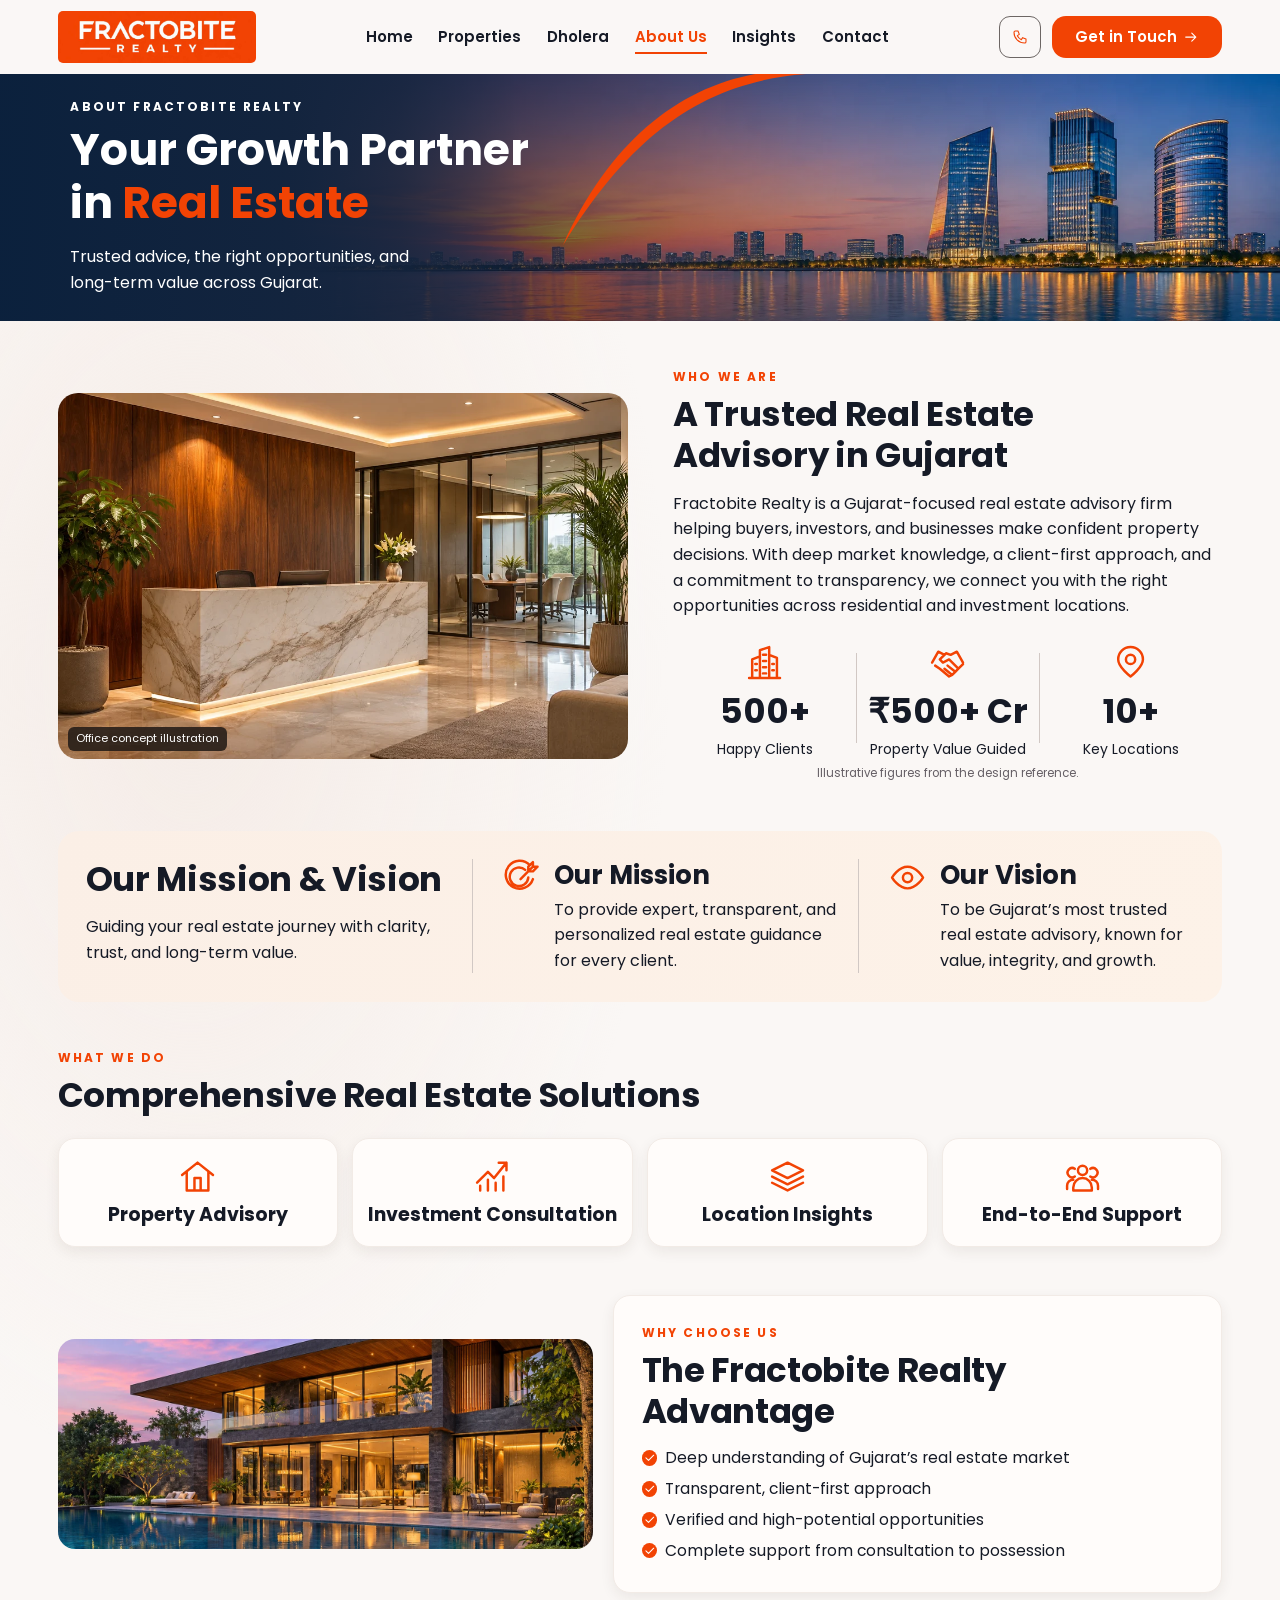
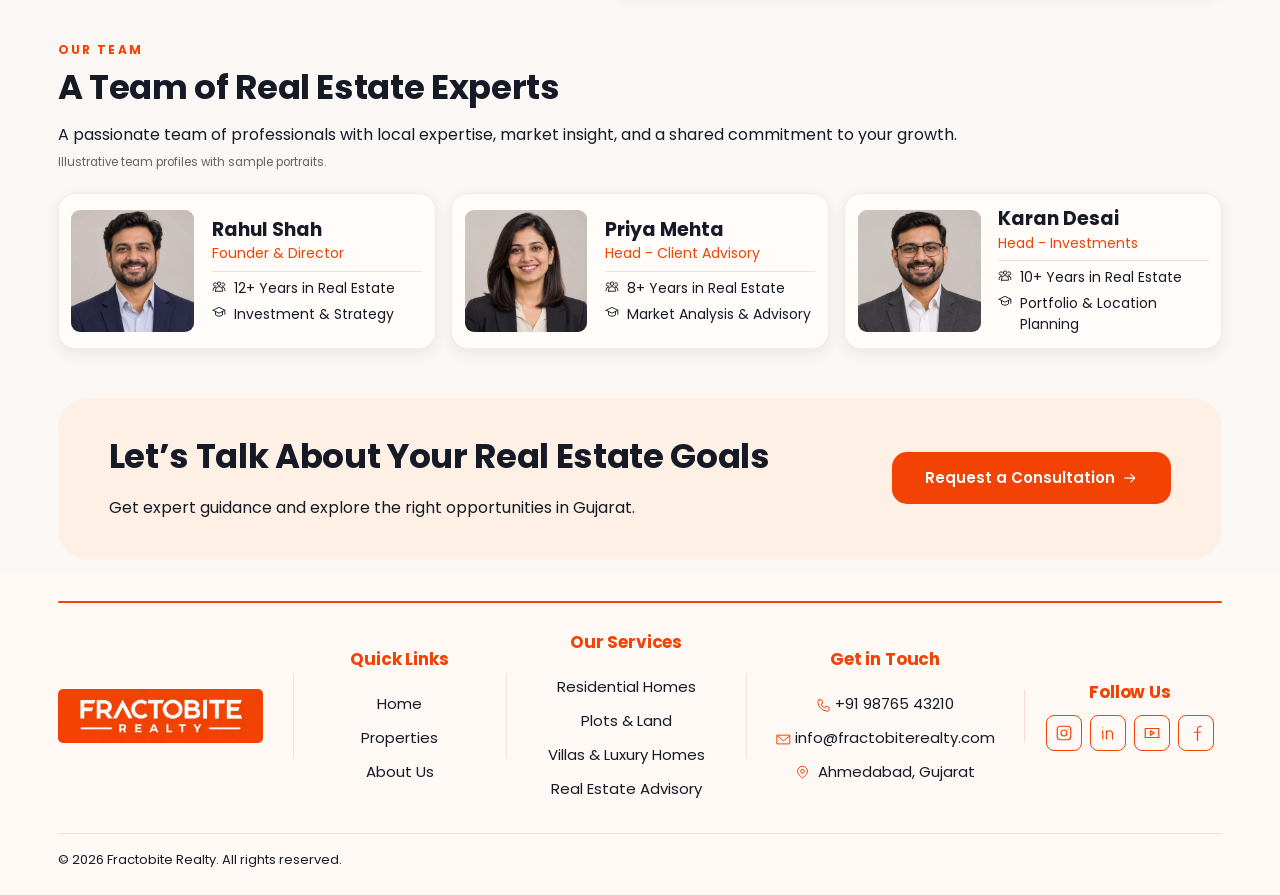
==== commit 276cf5db: "Refine mobile layouts and retire Locations page" ====
--- a/about.html
+++ b/about.html
@@ -47,7 +47,6 @@
     <nav class="site-nav" id="site-nav" aria-label="Main navigation">
       <a href="index.html"><svg class="icon nav-icon" aria-hidden="true"><use href="#icon-home"/></svg><span>Home</span><svg class="icon nav-chevron" aria-hidden="true"><use href="#icon-chevron-right"/></svg></a>
       <a href="properties.html"><svg class="icon nav-icon" aria-hidden="true"><use href="#icon-layers"/></svg><span>Properties</span><svg class="icon nav-chevron" aria-hidden="true"><use href="#icon-chevron-right"/></svg></a>
-      <a href="locations.html"><svg class="icon nav-icon" aria-hidden="true"><use href="#icon-pin"/></svg><span>Locations</span><svg class="icon nav-chevron" aria-hidden="true"><use href="#icon-chevron-right"/></svg></a>
       <a href="dholera.html"><svg class="icon nav-icon" aria-hidden="true"><use href="#icon-pin"/></svg><span>Dholera</span><svg class="icon nav-chevron" aria-hidden="true"><use href="#icon-chevron-right"/></svg></a>
       <a href="about.html" aria-current="page"><svg class="icon nav-icon" aria-hidden="true"><use href="#icon-info"/></svg><span>About Us</span><svg class="icon nav-chevron" aria-hidden="true"><use href="#icon-chevron-right"/></svg></a>
       <a href="insights.html"><svg class="icon nav-icon" aria-hidden="true"><use href="#icon-chart"/></svg><span>Insights</span><svg class="icon nav-chevron" aria-hidden="true"><use href="#icon-chevron-right"/></svg></a>
--- a/style.css
+++ b/style.css
@@ -176,7 +176,7 @@
 h3 { font-size: var(--text-h3); }
 h4 { font-size: var(--text-h4); }
 h3, h4, h5, h6 { line-height: var(--subheading-line-height); }
-h2 { font-size: var(--text-h2); letter-spacing: -.02em; }
+h2 { font-size: var(--text-h2); letter-spacing: -.01em; }
 p + p { margin-block-start: var(--text-gap-small); }
 .button { display: inline-flex; align-items: center; justify-content: center; gap: .45em; background: var(--brand-orange); color: #fff; border: 1px solid transparent; border-radius: 14px; padding: .72em 1.45em; font-size: var(--text-button); font-weight: var(--weight-semibold); line-height: var(--button-line-height); white-space: nowrap; }
 .button:not(.button--outline):hover { box-shadow: 0 3px 9px #151a2633; }
@@ -239,7 +239,7 @@
 .hero-copy { grid-area: copy; position: relative; z-index: 1; align-self: end; }
 .hero-eyebrow { color: var(--ink); font-size: var(--text-eyebrow); margin-bottom: var(--text-gap-medium); }
 .hero-eyebrow span { color: var(--brand-orange); }
-.hero-heading { font-size: var(--text-hero); line-height: var(--hero-line-height); font-weight: var(--weight-extrabold); letter-spacing: -.025em; }
+.hero-heading { font-size: var(--text-hero); line-height: var(--hero-line-height); font-weight: var(--weight-extrabold); letter-spacing: -.01em; }
 .hero h1 { color: #282525; }
 .hero h1 span { color: var(--brand-orange); }
 .hero-description { margin-top: var(--text-gap-large); font-size: var(--text-body); }
@@ -319,7 +319,7 @@
   color: var(--brand-orange);
   font-size: clamp(38px, 3.1vw, 46px);
 }
-.benefit h2 { font-size: var(--text-card-title); letter-spacing: -.035em;   line-height: var(--line-height-card); }
+.benefit h2 { font-size: var(--text-card-title); letter-spacing: 0em;   line-height: var(--line-height-card); }
 .benefit p { margin-top: var(--text-gap-small); font-size: clamp(14px, 1.05vw, 16px); line-height: var(--detail-line-height); }
 
 @media (max-width: 1023px) {
@@ -342,7 +342,7 @@
 .about-copy h2 { margin-top: var(--text-gap-small); }
 .about-copy > p:not(.eyebrow) { font-size: var(--text-body); margin-block: var(--text-gap-medium) var(--text-gap-large); }
 .about-stats { display: grid; align-content: space-between; align-self: center; gap: var(--text-gap-medium); min-height: 84%; padding-left: 24%; border-left: 1px solid #bdb4af; }
-.about-stats dt { color: var(--brand-orange); font-size: var(--text-stat-value); font-weight: var(--weight-bold); letter-spacing: -.04em; line-height: var(--heading-line-height); }
+.about-stats dt { color: var(--brand-orange); font-size: var(--text-stat-value); font-weight: var(--weight-bold); letter-spacing: 0em; line-height: var(--heading-line-height); }
 .about-stats dd { font-size: var(--text-body-small); margin-top: var(--text-gap-tight); }
 
 /* 11. ABOUT IMAGE COLLAGE */
@@ -370,7 +370,7 @@
 .property-card { min-width: 0; overflow: hidden; border-radius: clamp(32px, 5.6vw, 75px) clamp(28px, 4.9vw, 68px) 19px 19px; background: #fffcfa; box-shadow: 0 6px 14px #2f171316; scroll-snap-align: start; }
 .property-image { aspect-ratio: 1.68; object-fit: cover; }
 .property-card-content { position: relative; padding: 1.42em 2.7em var(--text-gap-medium) 1.55em; font-size: clamp(.66rem, 1vw, .89rem); }
-.property-card h3 { font-size: var(--text-card-title);  letter-spacing: -.045em;  line-height: var(--line-height-card); }
+.property-card h3 { font-size: var(--text-card-title);  letter-spacing: 0em;  line-height: var(--line-height-card); }
 .property-card p { margin-top: var(--text-gap-small); font-size: var(--text-card-description); line-height: var(--detail-line-height); }
 .property-icon { display: grid; place-items: center; position: absolute; left: .32em; bottom: calc(100% - .72em); width: 1.9em; height: 1.9em; border-radius: 50%; background: #fff; color: var(--brand-orange); font-size: 1.95em; }
 .property-card .circle { position: absolute; right: .9em; top: 50%; transform: translateY(-35%); color: var(--brand-orange); }
@@ -500,6 +500,8 @@
   .contact-cta h2 { font-size: var(--text-h2); }
   .contact-cta p { font-size: var(--text-body); }
   .contact-cta > .button { justify-self: start; max-width: 100%; }
+  #contact-title, #contact-title + p { text-align: center; }
+  .contact-cta:has(#contact-title) > .button { justify-self: center; }
 }
 
 /* 16. FOOTER */
@@ -699,18 +701,9 @@
   .hero-copy { margin-inline: 4.5%; }
   .hero-eyebrow { font-size: var(--text-eyebrow); margin-bottom: clamp(10px, 2.6vw, 18px); }
   .hero-eyebrow span { color: var(--brand-orange); }
-  .hero-heading { font-size: var(--text-hero); letter-spacing: -.025em; }
+  .hero-heading { font-size: var(--text-hero); letter-spacing: -.01em; }
   .hero h1 { color: var(--ink); }
 
-  .hero h1::after {
-    content: '';
-    display: block;
-    width: clamp(32px, 10vw, 58px);
-    height: 4px;
-    border-radius: 4px;
-    margin-top: clamp(8px, 2vw, 14px);
-    background: var(--brand-orange);
-  }
 
   .hero-description {
     margin-top: clamp(8px, 2.5vw, 15px);
@@ -769,7 +762,7 @@
 /* Interior pages */
 .inner-page { min-height: 55vh; padding-block: clamp(28px, 5vw, 70px); }
 .page-intro { margin-bottom: clamp(20px, 3vw, 42px); }
-.page-intro h1 { max-width: 23ch; font-size: var(--text-page-title); letter-spacing: -.05em; }
+.page-intro h1 { max-width: 23ch; font-size: var(--text-page-title); letter-spacing: 0em; }
 .page-intro p { max-width: 69ch; margin-top: var(--text-gap-medium); }
 .inner-page h2:not(.contact-cta h2) { font-size: var(--text-h2); }
 .filter-panel, .page-panel, .directory-card, .disclosure-list > details { border: 1px solid #e9ddd5; border-radius: 18px; background: #fffdfa; }
@@ -865,7 +858,7 @@
 .catalog-slide.is-current { z-index: 1; opacity: 1; }
 .catalog-hero-inner { display: flex; align-items: center; min-height: var(--page-banner-height); padding: 24px clamp(20px, 5vw, 74px) 46px; }
 .catalog-hero .eyebrow { color: inherit; margin-bottom: var(--text-gap-small); }
-.catalog-hero h1 { font-size: var(--text-page-title); letter-spacing: -.04em; }
+.catalog-hero h1 { font-size: var(--text-page-title); letter-spacing: 0em; }
 .catalog-hero h1 + p { max-width: 41ch; margin-top: var(--text-gap-medium); font-size: var(--text-body); }
 .catalog-carousel-controls { position: absolute; inset: 0; pointer-events: none; }
 .catalog-carousel-controls button { pointer-events: auto; }
@@ -902,7 +895,7 @@
 .catalog-status:empty { display: none; }
 .property-page .directory-card { box-shadow: 0 4px 14px #30251d13; }
 .property-page .directory-card img { aspect-ratio: 2.9; }
-.property-page .directory-card :is(h2, h3) { margin-block: var(--text-gap-tight) var(--text-gap-small);  font-size: var(--text-card-title); letter-spacing: -.035em;  line-height: var(--line-height-card); }
+.property-page .directory-card :is(h2, h3) { margin-block: var(--text-gap-tight) var(--text-gap-small);  font-size: var(--text-card-title); letter-spacing: 0em;  line-height: var(--line-height-card); }
 .property-page .directory-card-body > .eyebrow { letter-spacing: .13em; }
 .property-page .directory-card .button { min-height: 0; padding-block: .55em; }
 .featured-project-image { position: relative; }
@@ -930,7 +923,7 @@
   padding-top: clamp(14px, 2vw, 22px);
 }
 .offer-section:not([hidden]) ~ .offer-section { margin-top: var(--text-gap-section); border-top: 1px solid var(--line); }
-.offer-intro h3 { margin-block: var(--text-gap-small); font-size: var(--text-h3); line-height: var(--heading-line-height); letter-spacing: -.04em; }
+.offer-intro h3 { margin-block: var(--text-gap-small); font-size: var(--text-h3); line-height: var(--heading-line-height); letter-spacing: 0em; }
 .offer-copy > p { font-size: var(--text-body-small); line-height: 1.6; }
 .offer-results { display: grid; align-content: start; gap: var(--text-gap-small); }
 .property-page .offer-view-all { min-height: 0; padding: .4em .9em; }
@@ -1100,7 +1093,7 @@
   padding-block: 21px;
 }
 .market-hero .eyebrow { color: #fff; margin-bottom: var(--text-gap-small); }
-.market-hero h1 { font-size: var(--text-page-title); letter-spacing: -.045em; }
+.market-hero h1 { font-size: var(--text-page-title); letter-spacing: 0em; }
 .market-hero h1 + p { max-width: 38ch; margin-top: var(--text-gap-medium); font-size: var(--text-body); }
 
 .market-discovery, .market-benefits, .market-highlights { margin-top: var(--section-gap); }
@@ -1124,9 +1117,8 @@
 .market-feature img { z-index: -2; object-fit: cover; object-position: center; }
 .market-feature::before { content: ''; z-index: -1; background: linear-gradient(0deg, #110c08ea, #140e0878 30%, transparent 66%); }
 .market-feature-content { padding: clamp(15px, 1.9vw, 27px); }
-.market-feature h3 { font-size: var(--text-h3); line-height: var(--heading-line-height); letter-spacing: -.045em; }
+.market-feature h3 { font-size: var(--text-h3); line-height: var(--heading-line-height); letter-spacing: 0em; }
 .market-feature p { margin-top: var(--text-gap-small); max-width: 34ch; font-size: var(--text-body-small); }
-.market-feature-content::after { content: ''; display: block; height: 2px; margin-top: 11px; background: linear-gradient(90deg, var(--brand-orange) 34%, #fff5 34%); }
 
 .market-directory { gap: clamp(5px, .55vw, 8px); }
 .market-directory > .market-entry {
@@ -1150,7 +1142,7 @@
 .market-row::-webkit-details-marker { display: none; }
 .market-row::marker { content: ''; }
 .market-row > .icon, .market-highlight-body > .icon { color: var(--brand-orange); }
-.market-name { font-size: var(--text-card-title); font-weight: var(--weight-bold);  letter-spacing: -.035em;  line-height: var(--line-height-card); }
+.market-name { font-size: var(--text-card-title); font-weight: var(--weight-bold);  letter-spacing: 0em;  line-height: var(--line-height-card); }
 .market-summary { padding-inline-start: clamp(7px, 1vw, 14px); border-inline-start: 1px solid var(--brand-orange); font-size: var(--text-body-small); font-weight: var(--weight-regular); line-height: var(--detail-line-height); }
 .market-row .circle, .market-highlight .circle { width: 25px; height: 25px; color: var(--brand-orange); }
 .market-entry[open] .market-row .circle { transform: rotate(90deg); }
@@ -1183,16 +1175,17 @@
 .market-benefit-grid li { display: grid; justify-items: center; align-content: center; gap: 7px; padding: 3px 8px; text-align: center; }
 .market-benefit-grid li + li { border-inline-start: 1px solid var(--line); }
 .market-benefit-grid .icon { color: var(--brand-orange); font-size: clamp(1.9rem, 3.3vw, 2.9rem); }
-.market-benefit-grid h3 { font-size: var(--text-card-title); letter-spacing: -.025em;  line-height: var(--line-height-card); }
+.market-benefit-grid h3 { font-size: var(--text-card-title); letter-spacing: 0em;  line-height: var(--line-height-card); }
 
 .market-highlight-grid { display: grid; grid-template-columns: repeat(3, minmax(0, 1fr)); gap: clamp(12px, 1.65vw, 24px); }
 .market-highlight { overflow: hidden; border: 1px solid #e9ddd5; border-radius: 15px; background: #fffcfa; box-shadow: 0 4px 12px #30251d0b; }
 .market-highlight > a { display: block; height: 100%; }
 .market-highlight > a:focus-visible { outline-offset: -3px; }
 .market-highlight img { width: 100%; height: auto; aspect-ratio: 2.75; object-fit: cover; }
-.market-highlight-body { display: grid; grid-template-columns: 1em minmax(0, 1fr) auto; align-items: start; gap: 8px; padding: 10px clamp(10px, 1.25vw, 18px); }
+.market-highlight-body { display: grid; grid-template-columns: 1em minmax(0, 1fr) auto; align-items: start; column-gap: 9px; padding: 10px clamp(10px, 1.25vw, 18px); }
+.market-highlight-body > .icon { align-self: start; margin-top: calc((var(--text-card-title) * var(--line-height-card) - 1em) / 2); }
 .market-highlight-body .circle { align-self: center; }
-.market-highlight h3 { font-size: var(--text-card-title); letter-spacing: -.03em;  line-height: var(--line-height-card); }
+.market-highlight h3 { font-size: var(--text-card-title); letter-spacing: 0em;  line-height: var(--line-height-card); }
 .market-highlight p { margin-top: var(--text-gap-tight); font-size: var(--text-body-small); line-height: var(--detail-line-height); }
 
 
@@ -1250,7 +1243,7 @@
 .about-company-stats > div + div::before { content: ''; position: absolute; inset: 8% auto 14% 0; width: 1px; background: var(--line); }
 .about-company-stats .icon, .about-purpose article > .icon, .about-service-card > .icon { color: var(--brand-orange); font-size: clamp(1.55rem, 2.9vw, 2.45rem); }
 .about-company-stats dt { grid-row: 3; font-size: var(--text-body-small); line-height: 1.35; }
-.about-company-stats dd { grid-row: 2; margin-block: 3px 1px; font-size: var(--text-stat-value); font-weight: var(--weight-bold); letter-spacing: -.035em; }
+.about-company-stats dd { grid-row: 2; margin-block: 3px 1px; font-size: var(--text-stat-value); font-weight: var(--weight-bold); letter-spacing: 0em; }
 .about-company-stats + .about-demo-note { text-align: center; }
 
 .about-purpose {
@@ -1263,13 +1256,13 @@
   background: linear-gradient(115deg, #fbefe6, #fdf2e8);
 }
 .about-purpose article { display: grid; grid-template-columns: auto minmax(0, 1fr); gap: var(--text-gap-medium); border-inline-start: 1px solid var(--line); padding-inline-start: clamp(12px, 2.3vw, 31px); }
-.about-purpose h3 { margin-bottom: 4px; font-size: var(--text-h3); letter-spacing: -.035em; }
+.about-purpose h3 { margin-bottom: 4px; font-size: var(--text-h3); letter-spacing: 0em; }
 
 .about-services, .about-team-grid { display: grid; gap: var(--text-gap-medium); margin-top: var(--text-gap-large); }
 .about-services { grid-template-columns: repeat(4, minmax(0, 1fr)); }
 .about-service-card, .about-advantage-card, .about-team-card { border: 1px solid #f2ebe6; border-radius: 17px; background: #fffcfa; box-shadow: 0 5px 14px #30251d13; }
 .about-service-card { display: grid; align-content: center; justify-items: center; gap: 8px; min-height: clamp(87px, 8.5vw, 119px); padding: 11px 8px; text-align: center; }
-.about-service-card h3, .about-team-card h3 { font-size: var(--text-card-title); letter-spacing: -.035em;  line-height: var(--line-height-card); }
+.about-service-card h3, .about-team-card h3 { font-size: var(--text-card-title); letter-spacing: 0em;  line-height: var(--line-height-card); }
 
 .about-advantage { display: grid; grid-template-columns: 46% minmax(0, 1fr); gap: clamp(12px, 1.5vw, 22px); align-items: center; }
 .about-advantage > img { height: auto; aspect-ratio: 2.55; object-fit: cover; object-position: center 58%; border-radius: 17px; }
@@ -1355,7 +1348,7 @@
 .insight-map-pin { position: absolute; top: 49%; left: 53%; transform: translate(-50%, -50%); width: 17%; max-width: 45px; fill: var(--brand-orange); filter: drop-shadow(0 3px 5px #2818034d); }
 .insight-map-pin circle { fill: #fff9f4; }
 .insight-card-content { align-self: stretch; display: flex; flex-direction: column; gap: var(--text-gap-small); padding-block: clamp(3px, .9vw, 13px); }
-.insight-card h3 { font-size: var(--text-card-title); letter-spacing: -.035em;  line-height: var(--line-height-card); }
+.insight-card h3 { font-size: var(--text-card-title); letter-spacing: 0em;  line-height: var(--line-height-card); }
 .insight-card details { margin-top: auto; }
 .insight-card details p { margin-bottom: 0; font-size: var(--text-body-small); }
 .insight-card summary.button { display: inline-flex; justify-content: start; min-height: 36px; padding: .4em 1.06em; border-radius: 99px; }
@@ -1432,7 +1425,6 @@
 
 .contact-form-panel { border: 1px solid #f0e6df; background: linear-gradient(150deg, #fffdfa, #fdf9f6); padding: clamp(16px, 2.35vw, 33px); }
 .contact-form-panel header { position: relative; }
-.contact-form-panel header::before { content: ''; display: block; width: clamp(36px, 5vw, 56px); height: 4px; margin-bottom: 13px; border-radius: 99px; background: var(--brand-orange); }
 .contact-form-panel header > p { color: #4f536b; max-width: 54ch; }
 .contact-form-art { position: absolute; top: 12px; right: 9px; width: clamp(60px, 9.5vw, 135px); z-index: -1; fill: none; stroke: #d6c7bd; stroke-width: 1.2; opacity: .55; }
 
@@ -1474,7 +1466,7 @@
 .contact-benefits ul { display: grid; grid-template-columns: repeat(3, minmax(0, 1fr)); list-style: none; margin: 0; padding: 0; }
 .contact-benefits li { display: grid; justify-items: center; text-align: center; align-content: center; gap: 6px; padding: 4px 7px; border-inline-start: 1px solid #eea47b; }
 .contact-benefits li > .icon { color: var(--brand-orange); font-size: clamp(1.4rem, 3.6vw, 2.8rem); }
-.contact-benefits h3 { font-size: var(--text-card-title); letter-spacing: -.025em;  line-height: var(--line-height-card); }
+.contact-benefits h3 { font-size: var(--text-card-title); letter-spacing: 0em;  line-height: var(--line-height-card); }
 
 @media (max-width: 767px) {
   .contact-layout { grid-template-columns: minmax(0, 1fr); }
@@ -1613,7 +1605,7 @@
 }
 .project-breadcrumb > [aria-hidden] { color: var(--brand-orange); }
 .project-breadcrumb a:hover { color: var(--brand-orange); }
-.project-hero h1 { font-size: var(--text-page-title); letter-spacing: -.05em; }
+.project-hero h1 { font-size: var(--text-page-title); letter-spacing: 0em; }
 .project-page .eyebrow { margin-bottom: var(--text-gap-small); }
 .project-pin { display: flex; gap: 7px; align-items: baseline; }
 .project-pin > .icon { color: var(--brand-orange); flex: none; align-self: center; }
@@ -1658,7 +1650,7 @@
   pointer-events: none;
 }
 .project-carousel .project-image-caption { bottom: auto; top: 10px; }
-.project-heading h2 { font-size: var(--text-h2); letter-spacing: -.043em; }
+.project-heading h2 { font-size: var(--text-h2); letter-spacing: 0em; }
 .project-overview .project-heading + p { margin-top: var(--text-gap-medium); }
 .project-note { margin-top: var(--text-gap-small); line-height: var(--detail-line-height); color: #514842; font-size: .78rem; }
 .project-note:empty, .project-icon-grid:empty, #project-connectivity-items:empty { display: none; }
@@ -2014,3 +2006,47 @@
   .header-inner { gap: .65rem; }
   .site-nav { gap: 9px; }
 }
+
+/* Mobile refinement for homepage locations, CTA, and footer */
+@media (max-width: 767px) {
+  .hero-inner { row-gap: clamp(16px, 4.5vw, 22px); padding-block-start: clamp(22px, 6vw, 30px); }
+  .hero-heading { font-size: clamp(36px, 9.6vw, 42px); line-height: 1.12; }
+  .hero-description { max-width: 36ch; }
+  .hero-media { aspect-ratio: 1.72; }
+  .prime-locations { gap: 18px; padding: 20px 16px; }
+  .prime-locations-copy > p:not(.eyebrow) { margin-block: 10px 16px; }
+  .location-options { gap: 12px; align-items: stretch; }
+  .location-options > li { min-width: 0; display: flex; }
+  .location-card { width: 100%; border-radius: 16px; }
+  .location-card img { width: 100%; aspect-ratio: 1.5; }
+  .location-card-body { grid-template-columns: 20px minmax(0, 1fr) 28px; grid-template-rows: auto auto; gap: 5px 7px; padding: 12px; }
+  .location-card-body > .icon { grid-area: 1 / 1; font-size: 18px; }
+  .location-card strong { grid-area: 1 / 2 / 2 / 4; align-self: center; min-width: 0; font-size: 16px; line-height: 1.25; letter-spacing: 0; overflow-wrap: normal; }
+  .location-card small { grid-area: 2 / 1 / 3 / 3; font-size: 13px; line-height: 1.4; }
+  .location-card .circle { grid-area: 2 / 3; justify-self: end; align-self: center; width: 28px; height: 28px; color: var(--brand-orange); border: 1px solid var(--brand-orange); background: #fff; }
+  .contact-cta:not(.contact-cta--compact) { text-align: center; }
+  .contact-cta:not(.contact-cta--compact) > .button { justify-self: center; }
+  .footer-grid { grid-template-columns: repeat(2, minmax(0, 1fr)); gap: 24px 16px; }
+  .footer-grid > .footer-brand, .footer-grid > .footer-contact, .footer-grid > :last-child { grid-column: 1 / -1; }
+  .footer-brand { display: flex; flex-direction: column; align-items: center; text-align: center; margin-bottom: 4px; }
+  .brand--footer { width: min(72%, 205px); }
+  .footer-grid > div:not(.footer-brand) { align-items: center; text-align: center; }
+  .footer-grid > div:nth-child(2), .footer-grid > div:nth-child(3) { width: 100%; }
+  .footer-grid h2 { margin-bottom: 6px; }
+  .footer-grid a:not(.brand, .social-links a), .footer-contact p { margin-top: 7px; line-height: 1.45; }
+  .footer-contact :is(a,p) { justify-content: center; text-align: left; }
+  .footer-contact span { overflow-wrap: anywhere; }
+  .social-links { flex-wrap: nowrap; justify-content: center; gap: 10px; }
+  .site-footer::before { margin-bottom: 22px; }
+  .footer-bottom { margin-top: 24px; padding-top: 14px; text-align: center; }
+}
+@media (max-width: 359px) {
+  .footer-grid { grid-template-columns: minmax(0, 1fr); }
+  .footer-grid > div:nth-child(2), .footer-grid > div:nth-child(3) { grid-column: 1; }
+  .location-card-body { padding: 10px; }
+  .location-card strong { font-size: 15px; }
+  .location-card small { font-size: 12px; }
+}
+@media (hover: none) and (pointer: coarse) {
+  .location-card .circle { background: #fff; color: var(--brand-orange); }
+}
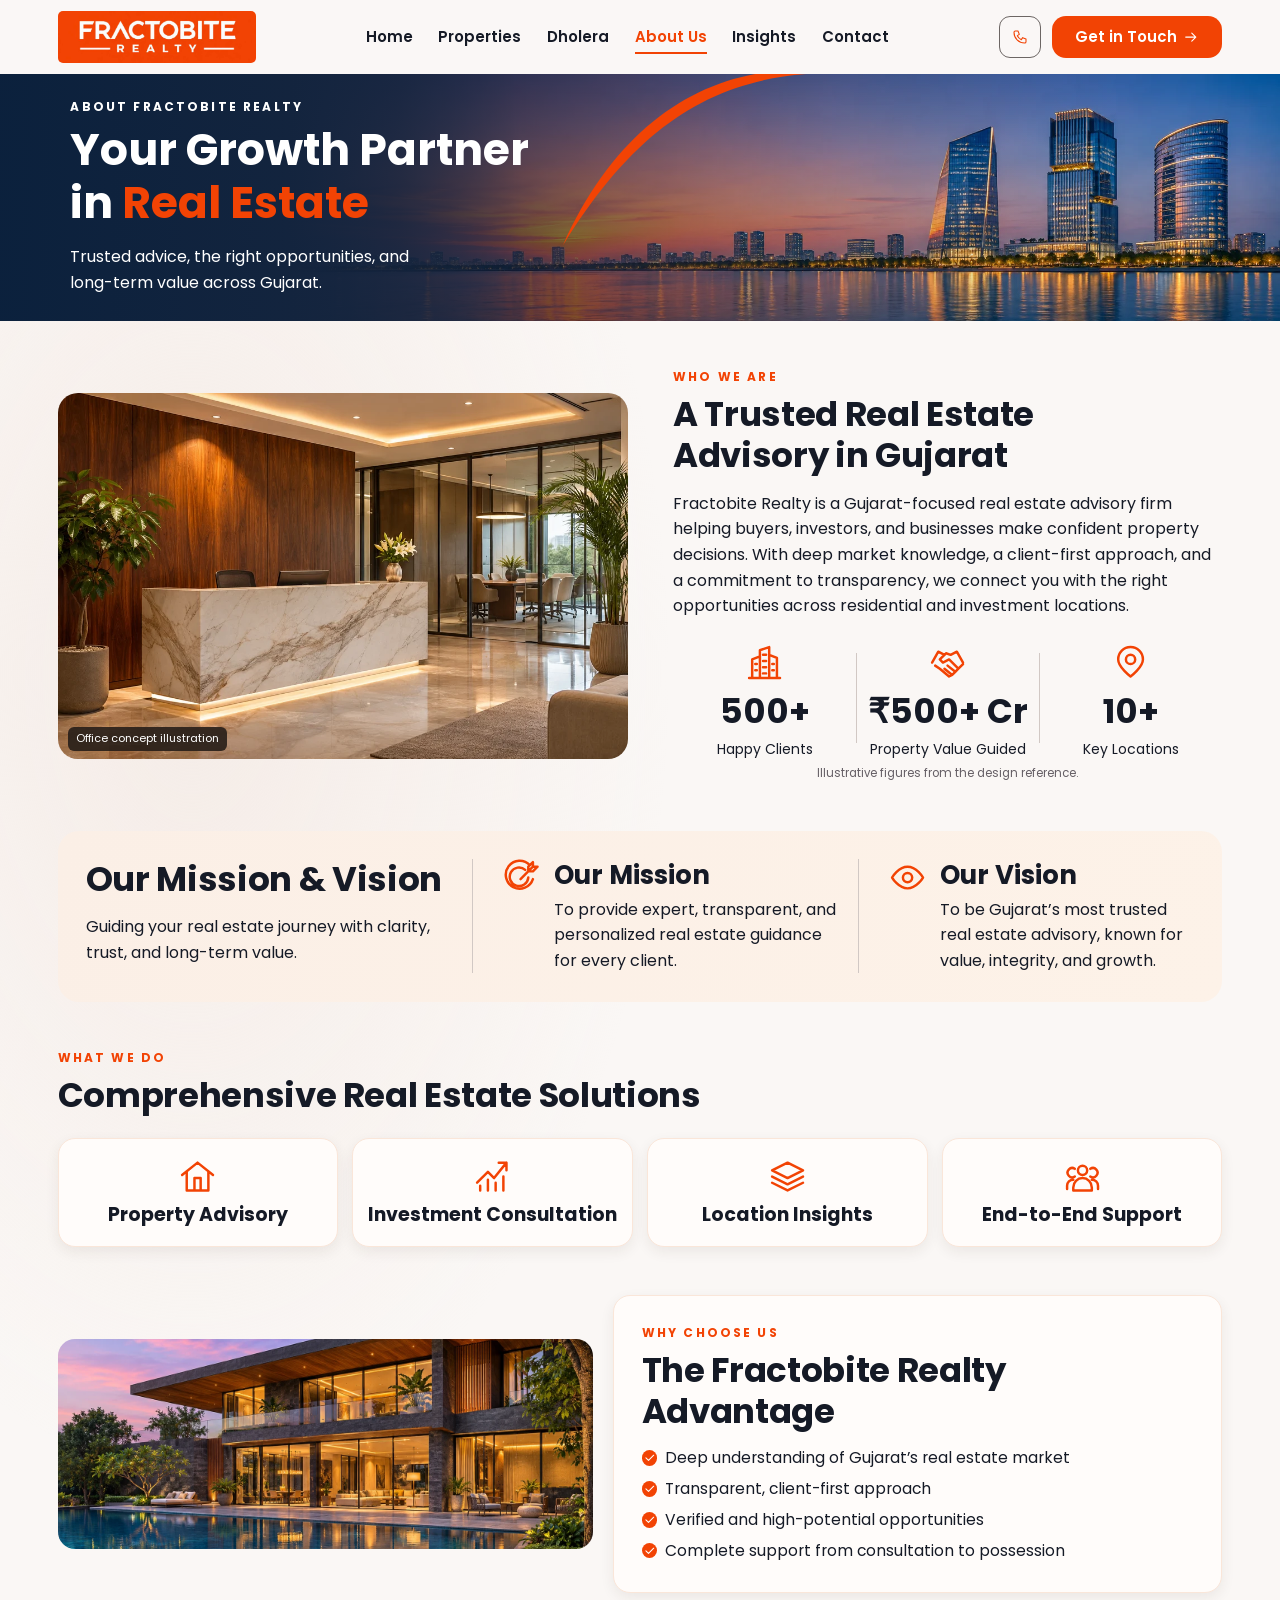
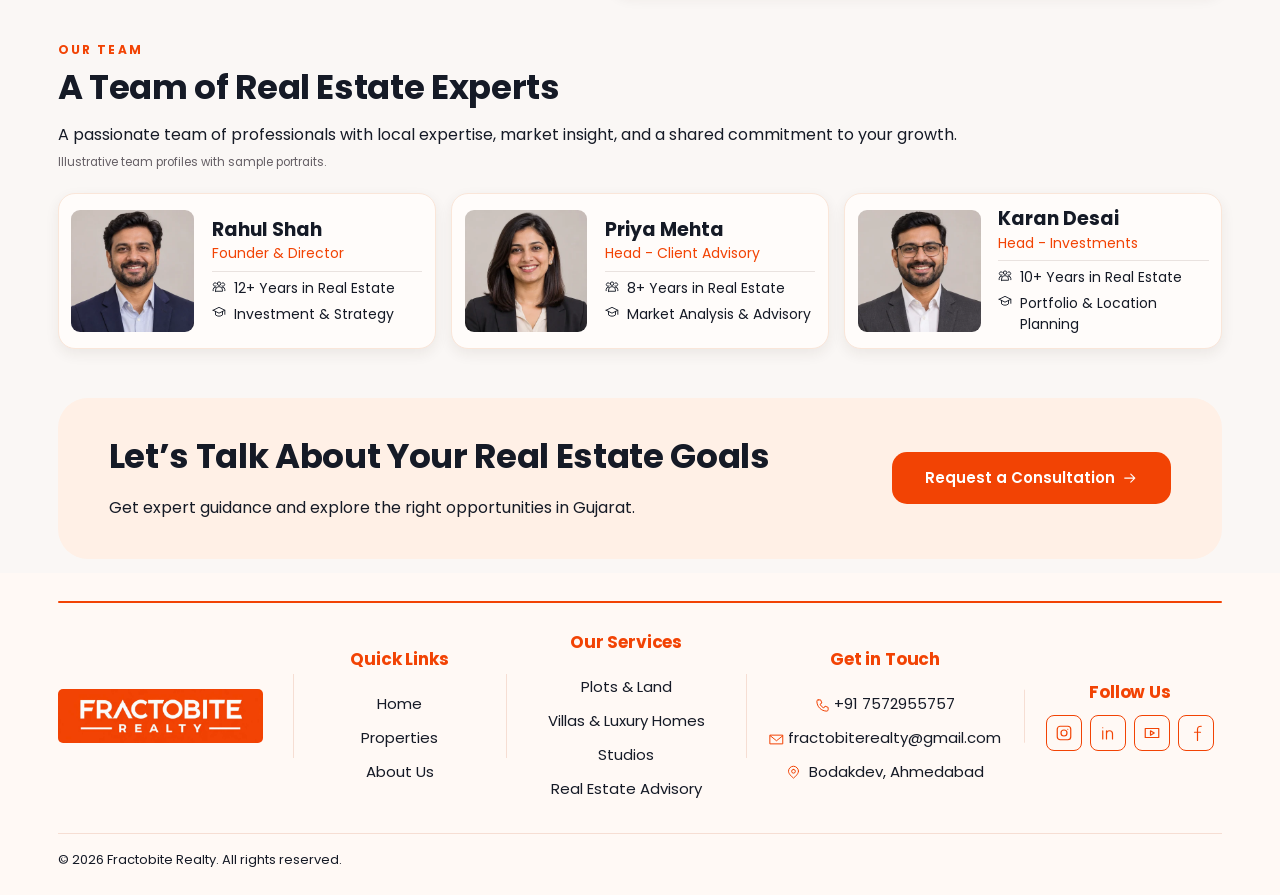
==== commit 21e2d817: "Improve first view image delivery and safe static caching" ====
--- a/about.html
+++ b/about.html
@@ -6,8 +6,6 @@
   <meta name="description" content="Learn how Fractobite Realty guides property decisions across Gujarat.">
   <title>About Us | Fractobite Realty</title>
   <link rel="icon" type="image/jpeg" href="assets/logo/fractobite-official.jpg">
-  <link rel="preload" href="assets/fonts/poppins-400.woff2" as="font" type="font/woff2" crossorigin>
-  <link rel="preload" href="assets/fonts/poppins-600.woff2" as="font" type="font/woff2" crossorigin>
   <link rel="preload" href="assets/fonts/poppins-700.woff2" as="font" type="font/woff2" crossorigin>
   <link rel="stylesheet" href="style.css?v=typography-system">
   <script defer src="script.js?v=dholera-navigation"></script>
@@ -61,7 +59,7 @@
 </header>
 <main id="main-content" class="inner-page about-page">
   <section class="market-hero about-page-hero" aria-labelledby="about-page-title">
-    <img class="market-hero-photo" src="assets/about/about-hero.webp" alt="" fetchpriority="high" width="1800" height="600">
+    <img class="market-hero-photo" src="assets/about/about-hero.webp" srcset="assets/about/about-hero-mobile.webp 860w, assets/about/about-hero-1200.webp 1200w, assets/about/about-hero.webp 1800w" sizes="100vw" alt="" fetchpriority="high" width="1800" height="600" decoding="async">
     <svg class="market-hero-arc" viewBox="0 0 220 155" aria-hidden="true"><path d="M0 155C41 63 103 13 174 0h46C130 7 64 51 0 155Z"/></svg>
     <div class="container market-hero-content motion-intro">
       <p class="eyebrow">About Fractobite Realty</p>
--- a/style.css
+++ b/style.css
@@ -1,32 +1,32 @@
 /* 01. LOCAL FONTS */
-/* Preloaded in each page head. Hold glyph paint briefly while Poppins loads. */
+/* Preloaded in each page head. Show fallback glyphs while Poppins loads. */
 @font-face {
   font-family: Poppins;
   src: url('assets/fonts/poppins-400.woff2') format('woff2');
   font-style: normal;
   font-weight: 400;
-  font-display: block;
+  font-display: swap;
 }
 @font-face {
   font-family: Poppins;
   src: url('assets/fonts/poppins-500.woff2') format('woff2');
   font-style: normal;
   font-weight: 500;
-  font-display: block;
+  font-display: swap;
 }
 @font-face {
   font-family: Poppins;
   src: url('assets/fonts/poppins-600.woff2') format('woff2');
   font-style: normal;
   font-weight: 600;
-  font-display: block;
+  font-display: swap;
 }
 @font-face {
   font-family: Poppins;
   src: url('assets/fonts/poppins-700.woff2') format('woff2');
   font-style: normal;
   font-weight: 700;
-  font-display: block;
+  font-display: swap;
 }
 
 /* Approximate Poppins metrics while the browser reserves space for its glyphs. */
@@ -65,6 +65,7 @@
 :root {
   /* Dominant background pixel in the original logo JPEG. */
   --brand-orange: #f24304;
+  --site-card-border: #fae6d9;
   --ink: #151a26;
   --paper: #faf7f5;
   --line: #d1c8c4;
@@ -293,7 +294,7 @@
 
 /* 09. BENEFITS STRIP */
 :is(.benefits, .prime-locations) {
-  border: 1px solid #fae6d9;
+  border: 1px solid var(--site-card-border);
   background: linear-gradient(115deg, #fcf4ee, #faebdf);
   box-shadow: 0 5px 18px #46302109;
 }
@@ -353,28 +354,25 @@
 .about-collage > div:last-child { height: 73%; align-self: end; margin-bottom: 5%; }
 .about-collage img { width: 185%; max-width: none; height: 100%; object-fit: cover; transform: translateX(-23%) skewX(20deg); }
 
-/* 12. PROPERTY CATEGORIES */
+/* 12. HOMEPAGE PROJECT OFFERS */
 .properties, .prime-locations { margin-top: var(--section-gap-wide); }
-.properties-header { display: flex; justify-content: space-between; align-items: end; margin-bottom: var(--text-gap-large); }
+.properties-header { margin-bottom: var(--text-gap-large); }
 .properties h2 { font-size: var(--text-h2); margin-top: var(--text-gap-small); }
-.carousel-controls { display: flex; gap: .7em; padding-bottom: .55em; font-size: clamp(1rem, 1.6vw, 1.42rem); }
-.carousel-controls .circle { color: var(--brand-orange); }
-.carousel-controls .next { background: var(--brand-orange); color: #fff; border-color: var(--brand-orange); }
-.carousel-controls button:disabled { cursor: default; opacity: .65; }
-.carousel-controls .previous:disabled { color: #8a7f7a; }
-@media (min-width: 951px) { .carousel-controls .next:disabled { opacity: 1; } }
-.property-cards { display: grid; grid-auto-flow: column; grid-auto-columns: calc((100% - 2 * var(--card-gap)) / 3); gap: var(--card-gap); --card-gap: clamp(10px, 1.15vw, 17px); overflow-x: auto; scrollbar-width: none; scroll-snap-type: x mandatory; padding-bottom: 10px; margin-bottom: -10px; }
+.property-cards { display: grid; grid-template-columns: repeat(3, minmax(0, 1fr)); gap: clamp(12px, 1.5vw, 22px); }
 .property-cards::-webkit-scrollbar { display: none; }
 
-/* 13. PROPERTY CARDS */
-.property-card { min-width: 0; overflow: hidden; border-radius: clamp(32px, 5.6vw, 75px) clamp(28px, 4.9vw, 68px) 19px 19px; background: #fffcfa; box-shadow: 0 6px 14px #2f171316; scroll-snap-align: start; }
-.property-image { aspect-ratio: 1.68; object-fit: cover; }
-.property-card-content { position: relative; padding: 1.42em 2.7em var(--text-gap-medium) 1.55em; font-size: clamp(.66rem, 1vw, .89rem); }
-.property-card h3 { font-size: var(--text-card-title);  letter-spacing: 0em;  line-height: var(--line-height-card); }
-.property-card p { margin-top: var(--text-gap-small); font-size: var(--text-card-description); line-height: var(--detail-line-height); }
-.property-icon { display: grid; place-items: center; position: absolute; left: .32em; bottom: calc(100% - .72em); width: 1.9em; height: 1.9em; border-radius: 50%; background: #fff; color: var(--brand-orange); font-size: 1.95em; }
-.property-card .circle { position: absolute; right: .9em; top: 50%; transform: translateY(-35%); color: var(--brand-orange); }
-.property-card .circle:hover, .carousel-controls button:not(:disabled):hover { background: var(--brand-orange); color: white; }
+/* 13. HOMEPAGE PROJECT CARDS */
+.property-card { min-width: 0; display: flex; flex-direction: column; overflow: hidden; border: 1px solid var(--site-card-border); border-radius: 18px; background: #fffcfa; box-shadow: 0 6px 14px #2f171316; }
+.property-card-image-link { display: block; overflow: hidden; }
+.property-image { width: 100%; aspect-ratio: 1.68; object-fit: cover; }
+.property-card-content { display: flex; flex: 1; flex-direction: column; align-items: flex-start; gap: 9px; padding: 18px; }
+.property-card h3 { font-size: var(--text-card-title); line-height: var(--line-height-card); }
+.property-card h3 a { color: inherit; }
+.property-card-location { display: flex; align-items: center; gap: 5px; font-size: var(--text-body-small); color: #56515a; }
+.property-card-location .icon { flex: none; color: var(--brand-orange); }
+.property-card-description { display: -webkit-box; overflow: hidden; -webkit-box-orient: vertical; -webkit-line-clamp: 2; line-clamp: 2; min-height: 3em; font-size: var(--text-card-description); line-height: 1.5; }
+.property-card-note { font-size: 12px; color: #70645e; }
+.property-card .button { margin-top: auto; }
 
 /* 14. HOMEPAGE PRIME LOCATIONS */
 .prime-locations {
@@ -413,7 +411,7 @@
   flex-direction: column;
   height: 100%;
   overflow: hidden;
-  border: 1px solid #fff9;
+  border: 1px solid var(--site-card-border);
   border-radius: clamp(15px, 1.5vw, 22px);
   background: #fffcfa;
   color: var(--ink);
@@ -500,8 +498,13 @@
   .contact-cta h2 { font-size: var(--text-h2); }
   .contact-cta p { font-size: var(--text-body); }
   .contact-cta > .button { justify-self: start; max-width: 100%; }
-  #contact-title, #contact-title + p { text-align: center; }
-  .contact-cta:has(#contact-title) > .button { justify-self: center; }
+}
+@media (max-width: 767px) {
+  .contact-cta { gap: 0; padding: 30px 23px; text-align: center; }
+  .contact-cta > div { display: flex; flex-direction: column; align-items: center; min-width: 0; }
+  .contact-cta h2 { max-width: 100%; font-size: clamp(24px, 6.5vw, 28px); line-height: 1.25; overflow-wrap: normal; }
+  .contact-cta p { max-width: 42ch; margin-top: 18px; font-size: clamp(15px, 4vw, 16px); line-height: 1.6; }
+  .contact-cta > .button { justify-self: center; margin-top: 25px; padding: 14px 26px; text-align: center; }
 }
 
 /* 16. FOOTER */
@@ -549,6 +552,7 @@
 .footer-grid h2 { color: var(--brand-orange); font-size: var(--text-footer-heading); line-height: var(--subheading-line-height); margin-bottom: 12px; }
 .footer-grid a:not(.brand, .social-links a), .footer-contact p { display: block; margin-top: 10px; overflow-wrap: anywhere; }
 .footer-grid a:not(.brand, .social-links a):hover { color: var(--brand-orange); text-decoration: underline; }
+.footer-services .icon { display: none; }
 .footer-contact :is(a, p):not(.brand) { display: flex; align-items: baseline; gap: 8px; max-width: 100%; }
 .footer-contact span { min-width: 0; }
 .footer-contact .icon { color: var(--brand-orange); align-self: center; }
@@ -582,8 +586,16 @@
 /* 18. RESPONSIVE TABLET */
 @media (max-width: 950px) {
   .site-nav { gap: 1rem; }
-  .property-cards { grid-auto-columns: calc((100% - var(--card-gap)) / 2); }
-  .property-image { aspect-ratio: 1.9; }
+  .property-cards { grid-template-columns: repeat(2, minmax(0, 1fr)); }
+}
+@media (max-width: 767px) {
+  .property-cards { display: flex; gap: 12px; overflow-x: auto; scroll-snap-type: x mandatory; scroll-padding-inline: 8%; scrollbar-width: none; scroll-behavior: smooth; overscroll-behavior-inline: contain; }
+  .property-card { flex: 0 0 84%; scroll-snap-align: center; }
+  .property-card-content { padding: 18px; }
+  .property-dots:not([hidden]) { display: flex; justify-content: center; gap: 2px; margin-top: 14px; }
+  .property-dots button { display: grid; place-items: center; width: 24px; height: 24px; padding: 0; border: 0; background: transparent; }
+  .property-dots button::after { content: ''; width: 7px; height: 7px; border-radius: 99px; background: #c9c4c1; }
+  .property-dots button[aria-current="true"]::after { width: 18px; background: var(--brand-orange); }
 }
 @media (max-width: 820px) {
   .menu-button { display: grid; }
@@ -744,9 +756,6 @@
   .about-collage { width: min(100%, 445px); height: clamp(165px, 49vw, 235px); margin-inline: auto; padding-inline: 12% 10%; }
   .about-copy > p:not(.eyebrow) { font-size: var(--text-body); }
   .about-stats { grid-template-columns: repeat(3, minmax(0, 1fr)); text-align: center; border-left: 0; border-top: 1px solid var(--line); padding: .9em 0 0; }
-  .property-cards { grid-auto-columns: 100%; }
-  .property-card-content { font-size: .8rem; }
-  .property-card .circle { font-size: .92rem; }
   .desktop-break { display: none; }
 }
 
@@ -766,6 +775,7 @@
 .page-intro p { max-width: 69ch; margin-top: var(--text-gap-medium); }
 .inner-page h2:not(.contact-cta h2) { font-size: var(--text-h2); }
 .filter-panel, .page-panel, .directory-card, .disclosure-list > details { border: 1px solid #e9ddd5; border-radius: 18px; background: #fffdfa; }
+.page-panel, .directory-card, .disclosure-list > details { border-color: var(--site-card-border); }
 .filter-panel { display: flex; flex-wrap: wrap; align-items: end; gap: var(--form-gap); padding: 1rem; margin-bottom: var(--text-gap-medium); }
 .filter-panel label { flex: 1 1 160px; }
 .filter-panel .filter-clear { border-color: var(--brand-orange); background: #fff; color: var(--brand-orange); }
@@ -928,7 +938,7 @@
 .offer-results { display: grid; align-content: start; gap: var(--text-gap-small); }
 .property-page .offer-view-all { min-height: 0; padding: .4em .9em; }
 .offer-grid { display: grid; grid-template-columns: repeat(3, minmax(0, 1fr)); gap: var(--text-gap-small); }
-.offer-card { --offer-title-size: var(--text-card-title); --offer-detail-size: var(--text-card-description); min-width: 0; overflow: hidden; background: #fffdfa; border: 1px solid var(--line); border-radius: 13px; box-shadow: 0 4px 12px #30251d12; }
+.offer-card { --offer-title-size: var(--text-card-title); --offer-detail-size: var(--text-card-description); min-width: 0; overflow: hidden; background: #fffdfa; border: 1px solid var(--site-card-border); border-radius: 13px; box-shadow: 0 4px 12px #30251d12; }
 .catalog-project-link { display: flex; flex-direction: column; height: 100%; }
 .catalog-project-link:focus-visible { outline-offset: -3px; }
 .catalog-category-empty { font-size: .85rem; }
@@ -1123,7 +1133,7 @@
 .market-directory { gap: clamp(5px, .55vw, 8px); }
 .market-directory > .market-entry {
   padding: 0;
-  border-color: #e8ddd7;
+  border-color: var(--site-card-border);
   border-radius: 19px;
   background: #fffcfa;
   box-shadow: 0 4px 9px #36221b13;
@@ -1178,7 +1188,7 @@
 .market-benefit-grid h3 { font-size: var(--text-card-title); letter-spacing: 0em;  line-height: var(--line-height-card); }
 
 .market-highlight-grid { display: grid; grid-template-columns: repeat(3, minmax(0, 1fr)); gap: clamp(12px, 1.65vw, 24px); }
-.market-highlight { overflow: hidden; border: 1px solid #e9ddd5; border-radius: 15px; background: #fffcfa; box-shadow: 0 4px 12px #30251d0b; }
+.market-highlight { overflow: hidden; border: 1px solid var(--site-card-border); border-radius: 15px; background: #fffcfa; box-shadow: 0 4px 12px #30251d0b; }
 .market-highlight > a { display: block; height: 100%; }
 .market-highlight > a:focus-visible { outline-offset: -3px; }
 .market-highlight img { width: 100%; height: auto; aspect-ratio: 2.75; object-fit: cover; }
@@ -1260,7 +1270,7 @@
 
 .about-services, .about-team-grid { display: grid; gap: var(--text-gap-medium); margin-top: var(--text-gap-large); }
 .about-services { grid-template-columns: repeat(4, minmax(0, 1fr)); }
-.about-service-card, .about-advantage-card, .about-team-card { border: 1px solid #f2ebe6; border-radius: 17px; background: #fffcfa; box-shadow: 0 5px 14px #30251d13; }
+.about-service-card, .about-advantage-card, .about-team-card { border: 1px solid var(--site-card-border); border-radius: 17px; background: #fffcfa; box-shadow: 0 5px 14px #30251d13; }
 .about-service-card { display: grid; align-content: center; justify-items: center; gap: 8px; min-height: clamp(87px, 8.5vw, 119px); padding: 11px 8px; text-align: center; }
 .about-service-card h3, .about-team-card h3 { font-size: var(--text-card-title); letter-spacing: 0em;  line-height: var(--line-height-card); }
 
@@ -1338,7 +1348,7 @@
   align-items: start;
   gap: clamp(11px, 1.8vw, 26px);
   padding: clamp(9px, 1vw, 14px);
-  border: 1px solid #e9ddd5;
+  border: 1px solid var(--site-card-border);
   border-radius: 18px;
   background: #fffcfa;
   box-shadow: 0 4px 12px #30251d0b;
@@ -1423,10 +1433,9 @@
 .contact-office::before { content: ''; z-index: 1; pointer-events: none; background: linear-gradient(180deg, #0d2345 0%, #0d234510 23%, transparent 48%); }
 .contact-office figcaption { position: absolute; z-index: 2; bottom: 8px; left: 10px; padding: 3px 8px; border-radius: 6px; background: #241c17e0; color: #fff; font-size: .68rem; }
 
-.contact-form-panel { border: 1px solid #f0e6df; background: linear-gradient(150deg, #fffdfa, #fdf9f6); padding: clamp(16px, 2.35vw, 33px); }
+.contact-form-panel { border: 1px solid var(--site-card-border); background: linear-gradient(150deg, #fffdfa, #fdf9f6); padding: clamp(16px, 2.35vw, 33px); }
 .contact-form-panel header { position: relative; }
 .contact-form-panel header > p { color: #4f536b; max-width: 54ch; }
-.contact-form-art { position: absolute; top: 12px; right: 9px; width: clamp(60px, 9.5vw, 135px); z-index: -1; fill: none; stroke: #d6c7bd; stroke-width: 1.2; opacity: .55; }
 
 .contact-page .enquiry-form { grid-template-columns: repeat(2, minmax(0, 1fr)); gap: var(--form-gap); margin-top: var(--text-gap-section); }
 .contact-page .enquiry-form label { min-width: 0; font-size: var(--text-form-label); }
@@ -1453,29 +1462,12 @@
   box-shadow: 0 7px 13px #e747002c;
 }
 
-.contact-benefits {
-  display: grid;
-  grid-template-columns: 31% minmax(0, 1fr);
-  align-items: center;
-  margin-block: var(--section-gap) var(--text-gap-large);
-  padding: clamp(13px, 1.65vw, 23px) clamp(15px, 3.65vw, 49px);
-  border-radius: 19px;
-  background: linear-gradient(32deg, #fae3d4 8%, transparent 8%), linear-gradient(145deg, #fcf1e9, #faede4);
-}
-.contact-benefits h2 { font-size: var(--text-h2); }
-.contact-benefits ul { display: grid; grid-template-columns: repeat(3, minmax(0, 1fr)); list-style: none; margin: 0; padding: 0; }
-.contact-benefits li { display: grid; justify-items: center; text-align: center; align-content: center; gap: 6px; padding: 4px 7px; border-inline-start: 1px solid #eea47b; }
-.contact-benefits li > .icon { color: var(--brand-orange); font-size: clamp(1.4rem, 3.6vw, 2.8rem); }
-.contact-benefits h3 { font-size: var(--text-card-title); letter-spacing: 0em;  line-height: var(--line-height-card); }
-
 @media (max-width: 767px) {
   .contact-layout { grid-template-columns: minmax(0, 1fr); }
   .contact-info-copy { padding-inline: clamp(16px, 5vw, 30px); }
   .contact-office { flex: none; aspect-ratio: 1.65; min-height: 0; }
   .contact-form-panel { padding: clamp(15px, 4.5vw, 23px); }
   .contact-page .enquiry-form { grid-template-columns: minmax(0, 1fr); }
-  .contact-benefits { grid-template-columns: minmax(0, 1fr); gap: 12px; }
-  .contact-benefits li:first-child { border-inline-start: 0; }
 }
 @media (max-width: 650px) {
   .contact-hero .market-hero-photo { object-position: 80% center; }
@@ -1663,7 +1655,7 @@
   list-style: none;
 }
 .project-icon-grid > li, .project-connectivity, .project-map, .project-related-card {
-  border: 1px solid var(--project-border);
+  border: 1px solid var(--site-card-border);
   border-radius: 13px;
   background: #fcf9f7;
   box-shadow: var(--project-shadow);
@@ -1680,7 +1672,7 @@
 .project-highlights { grid-template-columns: repeat(2, minmax(0, 1fr)); }
 .project-specifications, .project-enquiry {
   padding: clamp(13px, 1.7vw, 24px);
-  border: 1px solid var(--project-border);
+  border: 1px solid var(--site-card-border);
   border-radius: 15px;
   background: var(--project-surface);
   box-shadow: var(--project-shadow);
@@ -1931,7 +1923,7 @@
   /* Intro text rises with the page and fades in as a short sequence. */
   .motion-intro:not(:focus-within) > :is(h1, p) {
     animation: motion-fade var(--motion-duration) var(--motion-ease)
-      calc(var(--motion-order, 0) * var(--motion-stagger)) backwards;
+      calc(var(--motion-order, 0) * var(--motion-stagger));
   }
 
   .motion-intro > h1 { --motion-order: 1; }
@@ -1939,7 +1931,7 @@
 
   .motion-reveal:not(:focus-within) {
     animation: motion-rise var(--motion-duration) var(--motion-ease)
-      calc(var(--motion-order, 0) * var(--motion-stagger)) backwards;
+      calc(var(--motion-order, 0) * var(--motion-stagger));
   }
 
   .market-entry, .market-highlight, .market-highlight .circle {
@@ -2024,8 +2016,6 @@
   .location-card strong { grid-area: 1 / 2 / 2 / 4; align-self: center; min-width: 0; font-size: 16px; line-height: 1.25; letter-spacing: 0; overflow-wrap: normal; }
   .location-card small { grid-area: 2 / 1 / 3 / 3; font-size: 13px; line-height: 1.4; }
   .location-card .circle { grid-area: 2 / 3; justify-self: end; align-self: center; width: 28px; height: 28px; color: var(--brand-orange); border: 1px solid var(--brand-orange); background: #fff; }
-  .contact-cta:not(.contact-cta--compact) { text-align: center; }
-  .contact-cta:not(.contact-cta--compact) > .button { justify-self: center; }
   .footer-grid { grid-template-columns: repeat(2, minmax(0, 1fr)); gap: 24px 16px; }
   .footer-grid > .footer-brand, .footer-grid > .footer-contact, .footer-grid > :last-child { grid-column: 1 / -1; }
   .footer-brand { display: flex; flex-direction: column; align-items: center; text-align: center; margin-bottom: 4px; }
@@ -2050,3 +2040,145 @@
 @media (hover: none) and (pointer: coarse) {
   .location-card .circle { background: #fff; color: var(--brand-orange); }
 }
+
+@media (max-width: 767px) {
+  .prime-locations-copy { text-align: center; padding-inline: 4px; }
+  .prime-locations .eyebrow { margin-bottom: 10px; }
+  .prime-locations-copy > p:not(.eyebrow) { max-width: 36ch; margin: 12px auto 0; }
+  .prime-locations-copy > .button { display: none; }
+  .location-options {
+    display: flex;
+    gap: 14px;
+    overflow-x: auto;
+    overscroll-behavior-inline: contain;
+    scroll-snap-type: x mandatory;
+    scrollbar-width: none;
+    touch-action: pan-x pan-y;
+  }
+  .location-options::-webkit-scrollbar { display: none; }
+  .location-options > li { flex: 0 0 min(88%, 360px); scroll-snap-align: start; }
+  .location-card { min-height: 0; }
+  .location-card img { height: 185px; aspect-ratio: auto; object-fit: cover; }
+  .location-card-body { grid-template-columns: 20px minmax(0, 1fr); grid-template-rows: auto auto; min-height: 92px; align-content: center; padding: 14px 16px; }
+  .location-card strong { grid-area: 1 / 2; font-size: 18px; }
+  .location-card small { grid-area: 2 / 2; font-size: 14px; }
+  .location-card .circle { display: none; }
+}
+
+/* Mobile Prime Locations: center each card with matching previews on both sides. */
+@media (max-width: 767px) {
+  .prime-locations .location-options {
+    gap: 12px;
+    scroll-padding-inline: 11%;
+    scroll-behavior: smooth;
+  }
+  .prime-locations .location-options > li {
+    flex: 0 0 78%;
+    scroll-snap-align: center;
+  }
+  .prime-locations .location-card { border-radius: 20px; }
+  .prime-locations .location-card-body { min-height: 100px; }
+  .prime-locations .location-dots:not([hidden]) {
+    display: flex;
+    grid-column: 1 / -1;
+    justify-content: center;
+    align-items: center;
+    gap: 2px;
+    margin-top: -3px;
+  }
+  .location-dots button {
+    display: grid;
+    place-items: center;
+    width: 24px;
+    height: 24px;
+    padding: 0;
+    border: 0;
+    background: transparent;
+  }
+  .location-dots button::after {
+    content: '';
+    width: 7px;
+    height: 7px;
+    border-radius: 99px;
+    background: #c9c4c1;
+  }
+  .location-dots button[aria-current="true"]::after { width: 18px; background: var(--brand-orange); }
+
+  .site-footer::before { display: none; }
+  .site-footer .footer-grid { grid-template-columns: minmax(0, 1fr); gap: 30px; }
+  .site-footer .footer-grid > div { grid-column: 1; width: 100%; }
+  .site-footer .footer-grid > div:nth-child(2) { display: none; }
+  .site-footer .footer-brand { margin: 0; }
+  .site-footer .brand--footer { width: min(100%, 200px); }
+  .site-footer .footer-grid h2 { margin-bottom: 9px; }
+  .site-footer .footer-grid a:not(.brand, .social-links a),
+  .site-footer .footer-contact p { margin-top: 9px; }
+  .site-footer .footer-contact :is(a, p) { justify-content: center; text-align: center; }
+  .site-footer .footer-bottom { margin-top: 30px; }
+
+  .site-footer .footer-grid { gap: 0; }
+  .site-footer .footer-brand,
+  .site-footer .footer-grid > div:nth-child(3),
+  .site-footer .footer-contact,
+  .site-footer .footer-grid > div:last-child { padding-block: 24px; }
+  .site-footer .footer-brand { border-top: 1px solid rgba(255, 69, 0, .18); border-bottom: 1px solid rgba(255, 69, 0, .18); }
+  .site-footer .footer-grid > div:nth-child(3),
+  .site-footer .footer-contact { border-bottom: 1px solid rgba(255, 69, 0, .18); }
+  .site-footer .footer-contact { align-items: stretch; text-align: left; }
+  .site-footer .footer-contact h2 { align-self: center; text-align: center; }
+  .site-footer .footer-grid > .footer-contact > :is(a, p) {
+    display: grid;
+    grid-template-columns: 20px minmax(0, 1fr);
+    align-items: center;
+    justify-content: initial;
+    gap: 14px;
+    width: min(100%, 320px);
+    margin: 0 auto;
+    padding-block: 9px;
+    text-align: left;
+    line-height: 1.55;
+  }
+  .site-footer .footer-grid > .footer-contact > :is(a, p) + :is(a, p) { margin-top: 4px; }
+  .site-footer .footer-contact .icon { width: 19px; height: 19px; justify-self: center; }
+  .site-footer .footer-contact span { min-width: 0; overflow-wrap: anywhere; }
+  .site-footer .footer-grid > :is(.footer-services, .footer-contact) { align-items: stretch; }
+  .site-footer .footer-grid > :is(.footer-services, .footer-contact) h2 { align-self: center; margin-bottom: 15px; font-size: 19px; }
+  .site-footer .footer-grid > div:last-child { padding-bottom: 0; }
+  .site-footer .footer-bottom { margin-top: 24px; }
+  .site-footer .footer-grid > .footer-services > .footer-detail-row,
+  .site-footer .footer-grid > .footer-contact > :is(a, p) {
+    display: grid;
+    grid-template-columns: 24px 1px minmax(0, 1fr);
+    align-items: center;
+    column-gap: 18px;
+    width: min(100%, 320px);
+    min-height: 24px;
+    margin-inline: auto;
+    padding: 0;
+    text-align: left;
+    font-size: 15px;
+    font-weight: 400;
+    line-height: 1.55;
+  }
+  .site-footer .footer-grid > .footer-services > .footer-detail-row::before,
+  .site-footer .footer-grid > .footer-contact > :is(a, p)::before {
+    content: '';
+    grid-column: 2;
+    grid-row: 1;
+    width: 1px;
+    height: 22px;
+    background: var(--brand-orange);
+  }
+  .site-footer .footer-grid > .footer-services > .footer-detail-row + .footer-detail-row,
+  .site-footer .footer-grid > .footer-contact > :is(a, p) + :is(a, p) { margin-top: 16px; }
+  .site-footer .footer-grid > :is(.footer-services, .footer-contact) :is(a, p) > .icon {
+    display: block;
+    grid-column: 1;
+    grid-row: 1;
+    width: 20px;
+    height: 20px;
+    justify-self: center;
+    color: var(--brand-orange);
+  }
+  .site-footer .footer-grid > :is(.footer-services, .footer-contact) :is(a, p) > span { grid-column: 3; grid-row: 1; min-width: 0; overflow-wrap: anywhere; }
+}
